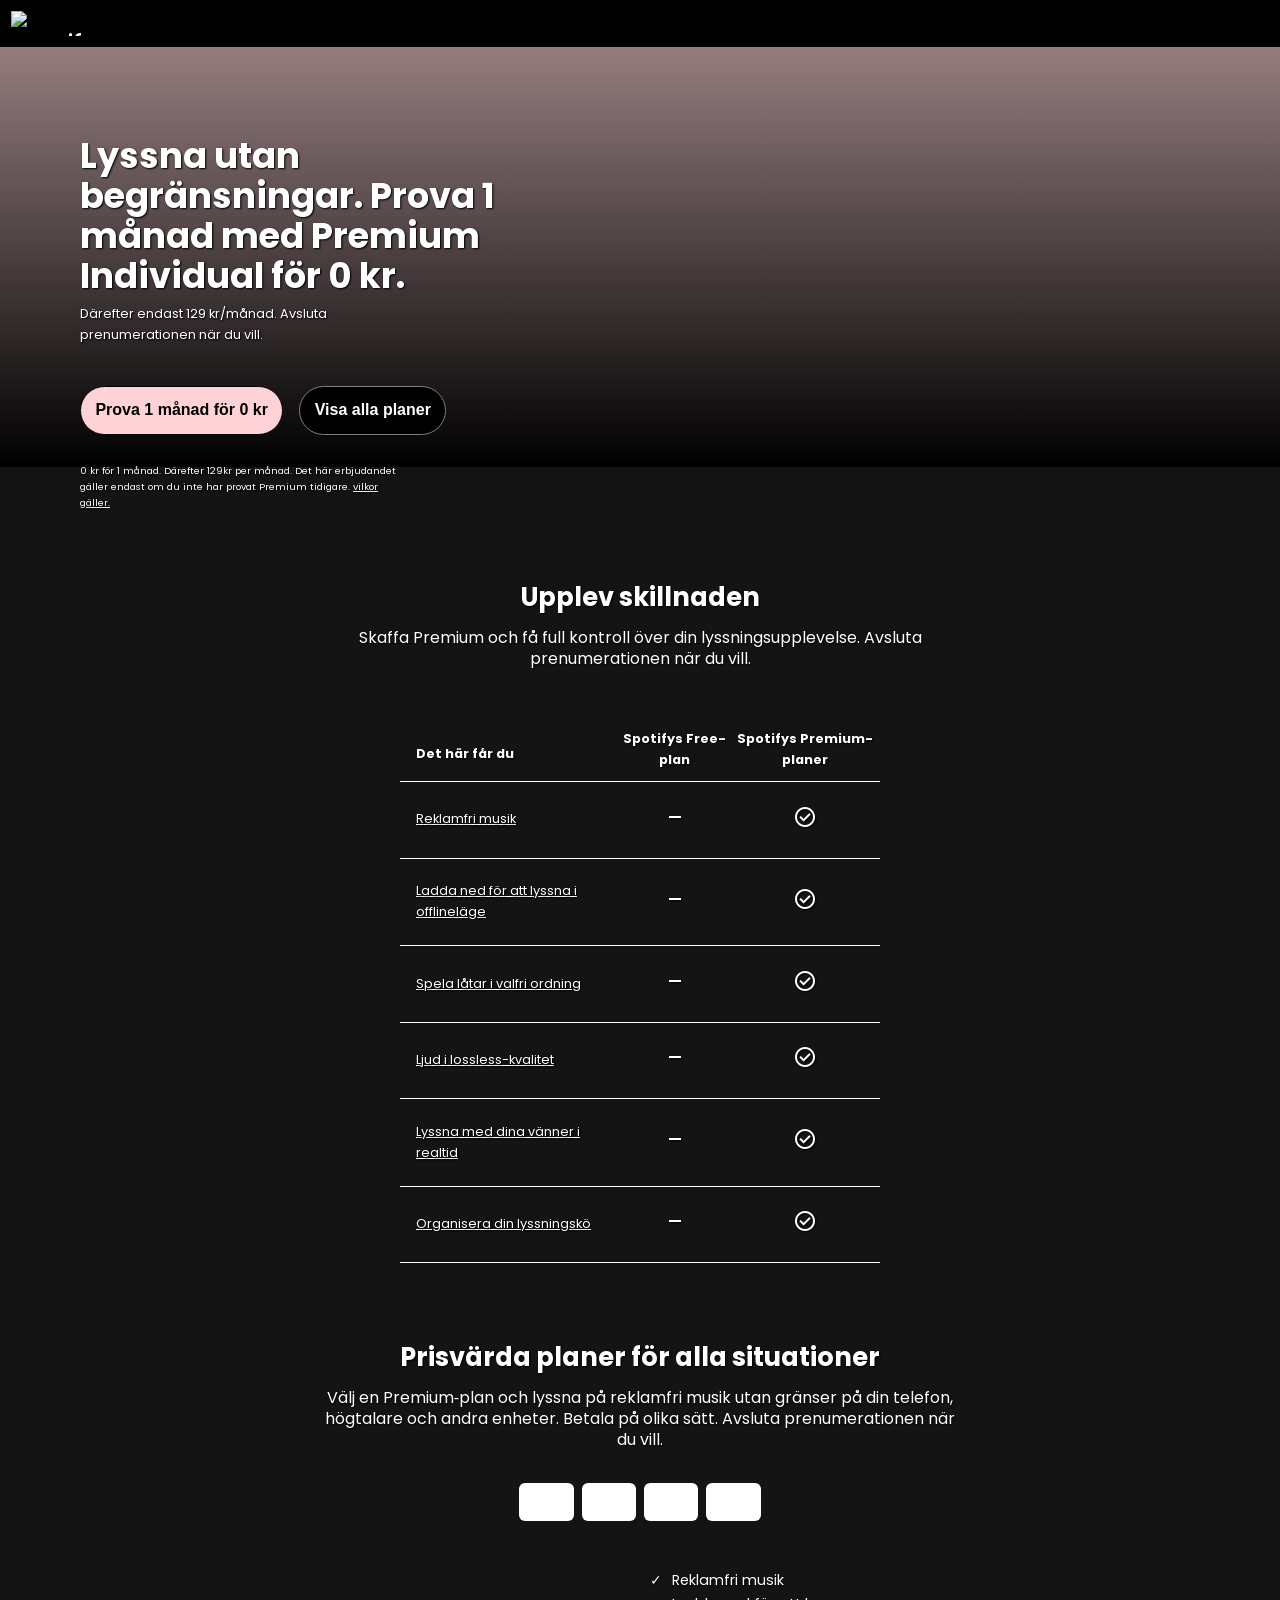
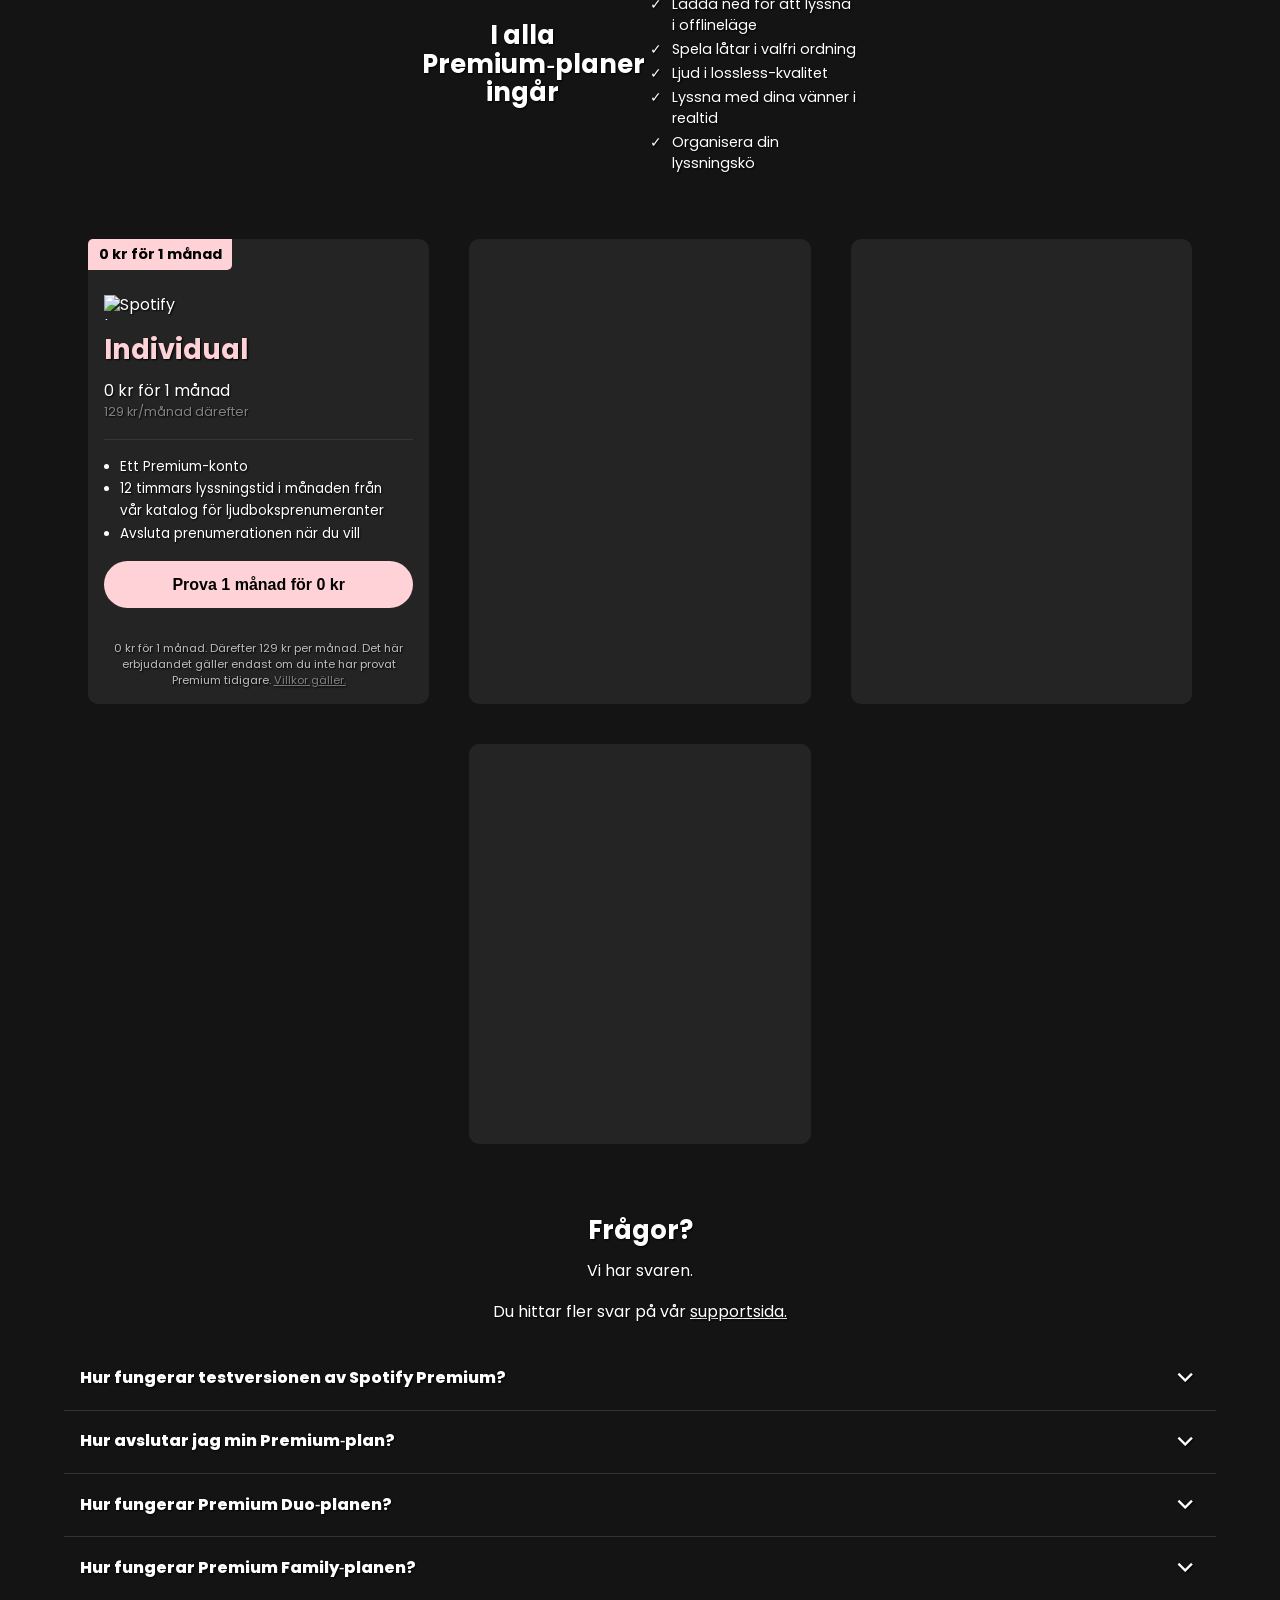
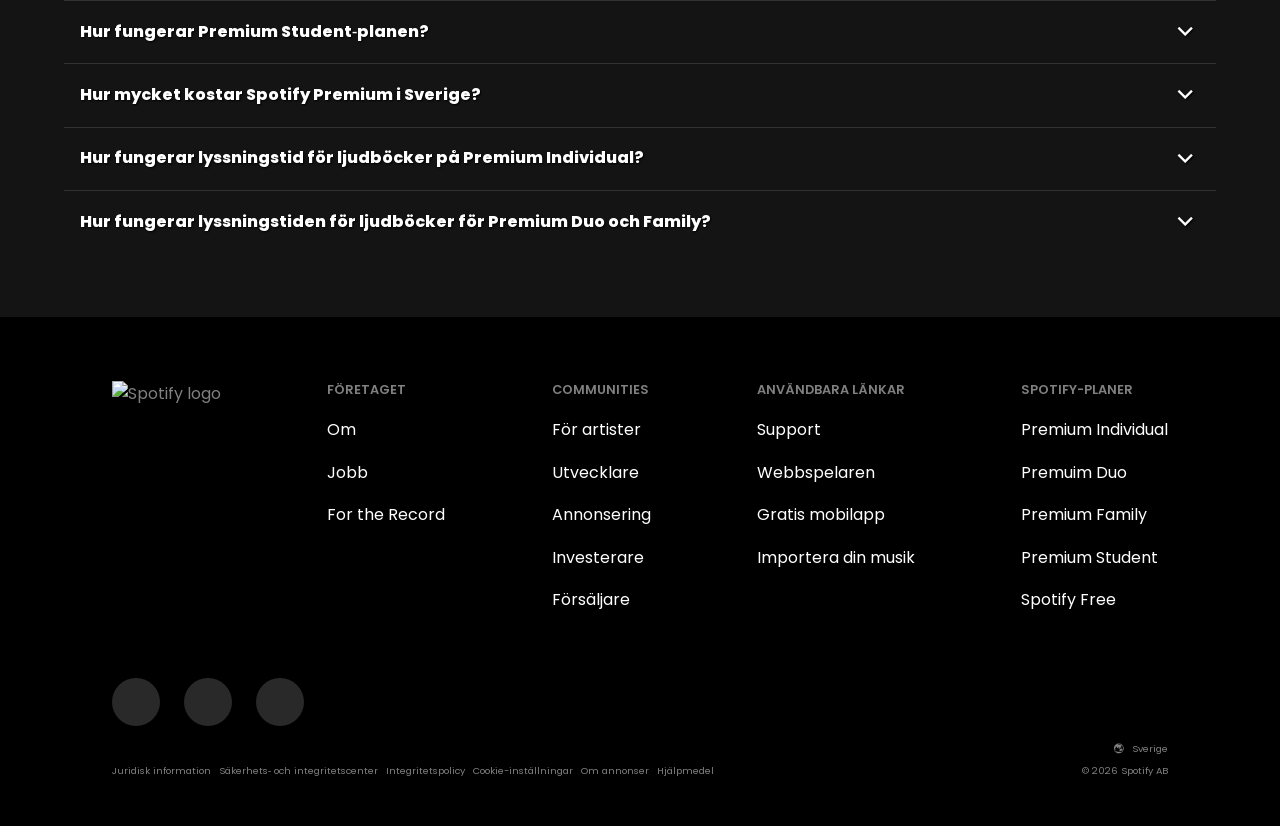
==== index.html @ ec087150 "stuff" ====
<!doctype html>
<html lang="se">
  <head>
    <meta charset="UTF-8" />
    <meta name="viewport" content="width=device-width, initial-scale=1.0" />
    <link rel="stylesheet" href="style.css" />
    <link
      rel="stylesheet"
      href="https://fonts.googleapis.com/css2?family=Material+Symbols+Outlined:opsz,wght,FILL,GRAD@24,400,1,0"
    />
    <title>Spotify</title>
  </head>
  <body>
    <header>
      <img
        class="logo"
        src="https://storage.googleapis.com/pr-newsroom-wp/1/2023/05/Spotify_Full_Logo_RGB_White.png"
        alt="Spotify logo"
      />
      <img class="hamburger" src="hamburger.svg" alt="menu" />
    </header>
    <main>
      <div class="container">
        <section class="hero">
          <h1>
            Lyssna utan begränsningar. Prova 1 månad med Premium Individual för
            0 kr.
          </h1>
          <p>
            Därefter endast 129 kr/månad. Avsluta prenumerationen när du vill.
          </p>

          <section class="buttons">
            <button id="primary-btn">Prova 1 månad för 0 kr</button>
            <button>Visa alla planer</button>
          </section>
          <p class="small-text">
            0 kr för 1 månad. Därefter 129kr per månad. Det här erbjudandet
            gäller endast om du inte har provat Premium tidigare.
            <a href="#">vilkor gäller.</a>
          </p>
        </section>
      </div>
      <section class="second-section">
        <h2>Upplev skillnaden</h2>
        <p>
          Skaffa Premium och få full kontroll över din lyssningsupplevelse.
          Avsluta prenumerationen när du vill.
        </p>
        <table>
          <thead>
            <tr>
              <th class="first-table-title">Det här får du</th>
              <th>Spotifys Free-plan</th>
              <th>Spotifys Premium-planer</th>
            </tr>
          </thead>
          <tbody>
            <tr>
              <td>Reklamfri musik</td>
              <td class="text-center">
                <span class="material-symbols-outlined">
                  check_indeterminate_small
                </span>
              </td>
              <td class="text-center">
                <span class="material-symbols-outlined"> check_circle </span>
              </td>
            </tr>
            <tr>
              <td>Ladda ned för att lyssna i offlineläge</td>
              <td class="text-center">
                <span class="material-symbols-outlined">
                  check_indeterminate_small
                </span>
              </td>
              <td class="text-center">
                <span class="material-symbols-outlined"> check_circle </span>
              </td>
            </tr>
            <tr>
              <td>Spela låtar i valfri ordning</td>
              <td class="text-center">
                <span class="material-symbols-outlined">
                  check_indeterminate_small
                </span>
              </td>
              <td class="text-center">
                <span class="material-symbols-outlined"> check_circle </span>
              </td>
            </tr>
            <tr>
              <td>Ljud i lossless-kvalitet</td>
              <td class="text-center">
                <span class="material-symbols-outlined">
                  check_indeterminate_small
                </span>
              </td>
              <td class="text-center">
                <span class="material-symbols-outlined"> check_circle </span>
              </td>
            </tr>
            <tr>
              <td>Lyssna med dina vänner i realtid</td>
              <td class="text-center">
                <span class="material-symbols-outlined">
                  check_indeterminate_small
                </span>
              </td>
              <td class="text-center">
                <span class="material-symbols-outlined"> check_circle </span>
              </td>
            </tr>
            <tr>
              <td>Organisera din lyssningskö</td>
              <td class="text-center">
                <span class="material-symbols-outlined">
                  check_indeterminate_small
                </span>
              </td>
              <td class="text-center">
                <span class="material-symbols-outlined"> check_circle </span>
              </td>
            </tr>
          </tbody>
        </table>
        <h2>Prisvärda planer för alla situationer</h2>
        <p>
          Välj en Premium‑plan och lyssna på reklamfri musik utan gränser på din
          telefon, högtalare och andra enheter. Betala på olika sätt. Avsluta
          prenumerationen när du vill.
        </p>
        <section class="payment-card-container">
          <div class="card-symbols"></div>
          <div class="card-symbols"></div>
          <div class="card-symbols"></div>
          <div class="card-symbols"></div>
        </section>

        <section class="checklist-container">
          <h2>I alla Premium‑planer ingår</h2>
          <ul class="text-left">
            <li>Reklamfri musik</li>
            <li>Ladda ned för att lyssna i offlineläge</li>
            <li>Spela låtar i valfri ordning</li>
            <li>Ljud i lossless-kvalitet</li>
            <li>Lyssna med dina vänner i realtid</li>
            <li>Organisera din lyssningskö</li>
          </ul>
        </section>
      </section>
      <section class="premium-card-container">
        <article>
          <div class="corner"><p>0 kr för 1 månad</p></div>
          <section class="premium-card-top">
            <img
              class="logo"
              src="https://storage.googleapis.com/pr-newsroom-wp/1/2023/05/Spotify_Full_Logo_RGB_White.png"
              alt="Spotify logo"
            />
            <h2 class="font-pink">Individual</h2>
            <p>0 kr för 1 månad</p>
            <p class="small-grey">129 kr/månad därefter</p>
          </section>
          <section class="premium-card-bottom">
            <ul>
              <li>Ett Premium-konto</li>
              <li>
                12 timmars lyssningstid i månaden från vår katalog för
                ljudboksprenumeranter
              </li>
              <li>Avsluta prenumerationen när du vill</li>
            </ul>
            <button class="premium-card-button">Prova 1 månad för 0 kr</button>
            <p class="small-text font-grey text-center">
              0 kr för 1 månad. Därefter 129 kr per månad. Det här erbjudandet
              gäller endast om du inte har provat Premium tidigare.
              <a href="#">Villkor gäller.</a>
            </p>
          </section>
        </article>
        <article></article>
        <article></article>
        <article></article>
      </section>
      <div class="container">
        <section class="questions text-center">
          <h2>Frågor?</h2>
          <p>Vi har svaren.</p>
          <br />
          <p>Du hittar fler svar på vår <a href="#">supportsida.</a></p>
          <ul>
            <li>
              <p>Hur fungerar testversionen av Spotify Premium?</p>
              <span class="material-symbols-outlined">
                keyboard_arrow_down
              </span>
            </li>
            <li>
              <p>Hur avslutar jag min Premium‑plan?</p>
              <span class="material-symbols-outlined">
                keyboard_arrow_down
              </span>
            </li>
            <li>
              <p>Hur fungerar Premium Duo‑planen?</p>
              <span class="material-symbols-outlined">
                keyboard_arrow_down
              </span>
            </li>
            <li>
              <p>Hur fungerar Premium Family‑planen?</p>
              <span class="material-symbols-outlined">
                keyboard_arrow_down
              </span>
            </li>
            <li>
              <p>Hur fungerar Premium Student‑planen?</p>
              <span class="material-symbols-outlined">
                keyboard_arrow_down
              </span>
            </li>
            <li>
              <p>Hur mycket kostar Spotify Premium i Sverige?</p>
              <span class="material-symbols-outlined">
                keyboard_arrow_down
              </span>
            </li>
            <li>
              <p>
                Hur fungerar lyssningstid för ljudböcker på Premium Individual?
              </p>
              <span class="material-symbols-outlined">
                keyboard_arrow_down
              </span>
            </li>
            <li>
              <p>
                Hur fungerar lyssningstiden för ljudböcker för Premium Duo och
                Family?
              </p>
              <span class="material-symbols-outlined">
                keyboard_arrow_down
              </span>
            </li>
          </ul>
        </section>
      </div>
    </main>
    <div class="container">
      <footer>
        <section class="footer-top">
          <ul>
            <img
              class="logo"
              src="https://storage.googleapis.com/pr-newsroom-wp/1/2023/05/Spotify_Full_Logo_RGB_White.png"
              alt="Spotify logo"
            />
          </ul>

          <ul>
            <li><h3>Företaget</h3></li>
            <li><a href="#">Om</a></li>
            <li><a href="#">Jobb</a></li>
            <li><a href="#">For the Record</a></li>
          </ul>
          <ul>
            <li><h3>Communities</h3></li>
            <li><a href="#">För artister</a></li>
            <li><a href="#">Utvecklare</a></li>
            <li><a href="#">Annonsering</a></li>
            <li><a href="#">Investerare</a></li>
            <li><a href="#">Försäljare</a></li>
          </ul>
          <ul>
            <li><h3>Användbara länkar</h3></li>
            <li><a href="#">Support</a></li>
            <li><a href="#">Webbspelaren</a></li>
            <li><a href="#">Gratis mobilapp</a></li>
            <li><a href="#">Importera din musik</a></li>
          </ul>
          <ul>
            <li><h3>Spotify-planer</h3></li>
            <li><a href="#">Premium Individual</a></li>
            <li><a href="#">Premuim Duo</a></li>
            <li><a href="#">Premium Family</a></li>
            <li><a href="#">Premium Student</a></li>
            <li><a href="#">Spotify Free</a></li>
          </ul>
        </section>
        <section class="social-media-icon-container">
          <div class="social-media-icon"></div>
          <div class="social-media-icon"></div>
          <div class="social-media-icon"></div>
        </section>
        <section class="country"><span>🌏︎</span><span>Sverige</span></section>
        <section class="footer-bottom">
          <section class="links">
            <a href="#">Juridisk information</a>
            <a href="#">Säkerhets‑ och integritetscenter</a>
            <a href="#">Integritetspolicy</a>
            <a href="#">Cookie-inställningar</a>
            <a href="#">Om annonser</a>
            <a href="#">Hjälpmedel</a>
          </section>
          <div>© 2026 Spotify AB</div>
        </section>
      </footer>
    </div>
  </body>
</html>
---- style.css ----
@import url('https://fonts.googleapis.com/css2?family=Poppins:ital,wght@0,100;0,200;0,300;0,400;0,500;0,600;0,700;0,800;0,900;1,100;1,200;1,300;1,400;1,500;1,600;1,700;1,800;1,900&display=swap');
:root{
    --background: black;
    --text: white;
}

*{
    box-sizing: border-box;
    margin: 0;
    padding: 0;
}

body{
    height: 100svh;
    background-color: var(--background);
    color: var(--text);
    font-family: 'Poppins';
    text-shadow: 1px 1px 2px black;
}

.container{
    max-width: 70rem;
    margin: auto;
}

header{
    display: flex;
    justify-content: space-between;
    align-items: center;
    background-color: var(--background);
    padding: .7rem;
    font-size: 1.5rem;
    font-weight: 500;
}

.logo{
    width: 90px;
    height: 25px;
}

main{
    padding: 1rem;
    background: linear-gradient(
    to bottom,
    rgb(145, 122, 124) 10px,
    transparent 420px,
    rgb(20, 20, 20) 10%
);
    line-height: 1.3rem;
}

.hero{
    display: flex;
    flex-direction: column;
    justify-content: end;
    height: 90svh;
}

h1{
    font-size: 1.6rem;
    margin-bottom: .5rem;
    line-height: 2rem;
    font-weight: 700;
}

.buttons{
    margin: 2.5rem 0 1.8rem 0;
    display: flex;
    flex-direction: column;
    gap: 1rem;
}

button{
    padding: .9rem;
    border-radius: 40px;
    font-weight: 900;
    font-size: 1rem;
    background-color: var(--background);
    color: var(--text);
    border: 1px solid grey;
    font-weight: 600;
    transition: transform .1s ease;
}

.buttons button:hover{
    transform: scale(1.05);
}

#primary-btn{
    background-color: #FFD2D7;
    border: 1px solid black;
    color: black;
}

#primary-btn:hover{
    background-color: rgb(255, 228, 233);
}

.small-text{
    font-size: .6rem;
    line-height: 1rem;

    a{
        color: var(--text);
    }
}

.second-section{
    text-align: center;
    margin: auto;
    margin-top: 4.5rem;
    max-width: 40rem;

}

.second-section p{
    font-size: 1rem;
}

h2:first{
    margin-bottom: 1rem;
    font-size: 1.8rem;
}

h2{
    font-size: 1.6rem;
    margin-bottom: 1rem;
    line-height: 1.8rem;
}

table{
    text-align: left;
    width: 100%;
    max-width: 30rem;
    margin: auto;
    margin-top: 3rem;
    border-collapse: collapse;
    margin-bottom: 5rem;
    
}

.first-table-title{
    text-align: left;
    padding: 1rem;
    display: flex;
    align-items: end;
}

th{
    font-weight: bold;
    font-size: .8rem;
    text-align: center;
    border-bottom: 1px solid white;
    height: 4rem;
}

td{
    font-size: .8rem;
    text-decoration: underline;
    padding:  1.4rem 1rem;
    border-bottom: 1px solid white;
}

tr:hover{
        background-color: rgb(48, 48, 48);
        
}

.text-center{
    text-align: center;
}

.payment-card-container{
    display: flex;
    justify-content: center;
    padding-top: 2rem;
    margin-bottom: 3rem;
    gap: .5rem;
}

.card-symbols{
    padding: 1.2rem 1.7rem;
    background-color: white;
    border-radius: 6px;
}

.text-left{
    text-align: left;
}

ul.text-left{
    list-style-type: "✓  ";
    width: 13.7rem;
    margin: auto;
    padding-left: 2rem;
    font-size: .9rem;

    li{
    padding: .1rem;
    }
}

.premium-card-container{
    display: flex;
    flex-direction: column;
    align-items: center;
    gap: 2.5rem;
    margin: auto;
    margin-top: 3.5rem;
    margin-bottom: 4rem;
    padding: .5rem;
}

.premium-card-container article{
max-width: 450px;
width: 100%;
min-height: 400px;
background-color: #242424;
border-radius: 10px;
position: relative;
padding-bottom: 1rem;
}

.premium-card-top{
    margin-top: 2.5rem;
    display: flex;
    flex-direction: column;
    gap: 1rem;
    border-bottom: 1px solid rgb(54, 54, 54);
    padding: 1rem 0;
    margin: 2.5rem 1rem 1rem 1rem;
}

.premium-card-top p{
    margin-top: -1rem;
}

.small-grey{
    font-size: .8rem;
    color: grey;
}

.premium-card-bottom{
    padding: 0 1rem;
    font-size: .9rem;
}

.premium-card-bottom a{
    color: grey;
}

.premium-card-bottom ul{
    padding: 0 1rem;
}

.premium-card-bottom li{
    font-size: .85rem;
    line-height: 1.4rem;
}

.premium-card-button{
    width: 100%;
    background-color: #FFD2D7;
    border: none;
    color: black;
    margin: 1rem auto 2rem;
}

.premium-card-top h2{
    font-size: 1.7rem;
}

.corner{
    position: absolute;
    top: 0;
    left: 0;
    background-color: #FFD2D7;
    color: black;
    text-shadow: none;
    font-weight: bold;
    font-size: .9rem;
    width: 9rem;
    border-radius: 5px 0 5px 0;
    padding: .3rem;
    text-align: center;
    margin-bottom: 2rem;
}

.questions ul{
    list-style: none;
    margin: -1rem;
    text-align: left;
    margin-top: 1.5rem;
    font-size: 1rem;
    font-weight: 800;
    background-color: rgb(20, 20, 20);
    margin-bottom: 3rem;
}

.questions ul li:last-child{
    border: none;
}

.questions ul li{
    border-bottom: 1px solid rgb(50, 50, 50);
    padding: 1rem 1rem; 
    display: flex;
    justify-content: space-between;
    align-items: center;
}

.questions span{
    font-size: 1.9rem;
}

.questions ul li:hover{
    background-color: rgb(60, 60, 60);
}

.questions a{
    color: var(--text);
}

.questions a:hover{
    font-weight: bold;
}

footer{
    background-color: var(--background);
    padding: 0rem 1rem;
    color: gray;
    display: flex;
    flex-direction: column;
}

h3{
    color: gray;
    text-transform: uppercase;
    font-size: .8rem;
    font-weight: 600;
}

footer ul{
    list-style: none;
    margin-top: 2rem;
}

footer ul li{
    margin-bottom: 1.1rem;
}

footer ul a{
    color: var(--text);
    text-decoration: none;
}

footer ul a:hover{
    color: #1ed760;
}

.country{
    display: flex;
    gap: .5rem;
    justify-content: flex-end;
    font-size: .6rem;
    margin-top: 1rem;
    margin-bottom: .5rem;
}

.social-media-icon-container{
    display: flex;
    gap: 1.5rem;
    margin-top: 3rem;
}

.social-media-icon{
    padding: 1.5rem;
    border-radius: 50%;
    background-color: #292929;
}

.footer-bottom{
    width: 100%;
    display: flex;
    justify-content: space-between;
}

.footer-bottom div{
    font-size: .6rem;
    width: 230px;
    text-align: right;
}

.links{
    font-size: .6rem;
    color: grey;
    display: flex;
    flex-wrap: wrap;
}

.links a{
    color: grey;
    padding-right: .5rem;
    margin-bottom: 1rem;
    text-decoration: none;
}

.links a:hover{
    color: #1ed760;
}

.font-pink{
    color: #FFD2D7;
}

.font-grey{
    color: rgb(188, 188, 188);
    font-size: .7rem;
}

.text-center{
    text-align: center;
}

@media (min-width: 430px) {
    .checklist-container{
        display: flex;
        justify-content: center;
        gap: 1rem;
        align-items: center;

        h2{
            max-width: 200px;
        }

        ul{
            margin: 0;
        }
    }
}

@media (min-width: 535px) {
    .buttons{
        flex-direction: row;
    }
    h1{
        font-size: 1.7rem;
    }
    .hero{
        font-size: .8rem;
    }
    
    

}

@media (min-width: 768px) {
    h1{
        max-width: 27rem;
        font-size: 2.2rem;
        line-height: 2.5rem;
    }

    .hero{
        height: 28rem;
    }

    .hero p{
    max-width: 20rem;
}

    .footer-top{
        display: flex;
        justify-content: space-between;
    }
}

@media (min-width: 992px) {
    
    .hamburger{
        display: none;
    }
    footer{
        padding: 2rem;
    }
}

@media (min-width:1200px) {
    .premium-card-container{
        max-width: 70rem;
    display: grid;
    grid-template-columns: 1fr 1fr 1fr;
    align-items: stretch;
}

.premium-card-container > :last-child:nth-child(3n + 1) {
  grid-column: 2;
}

}
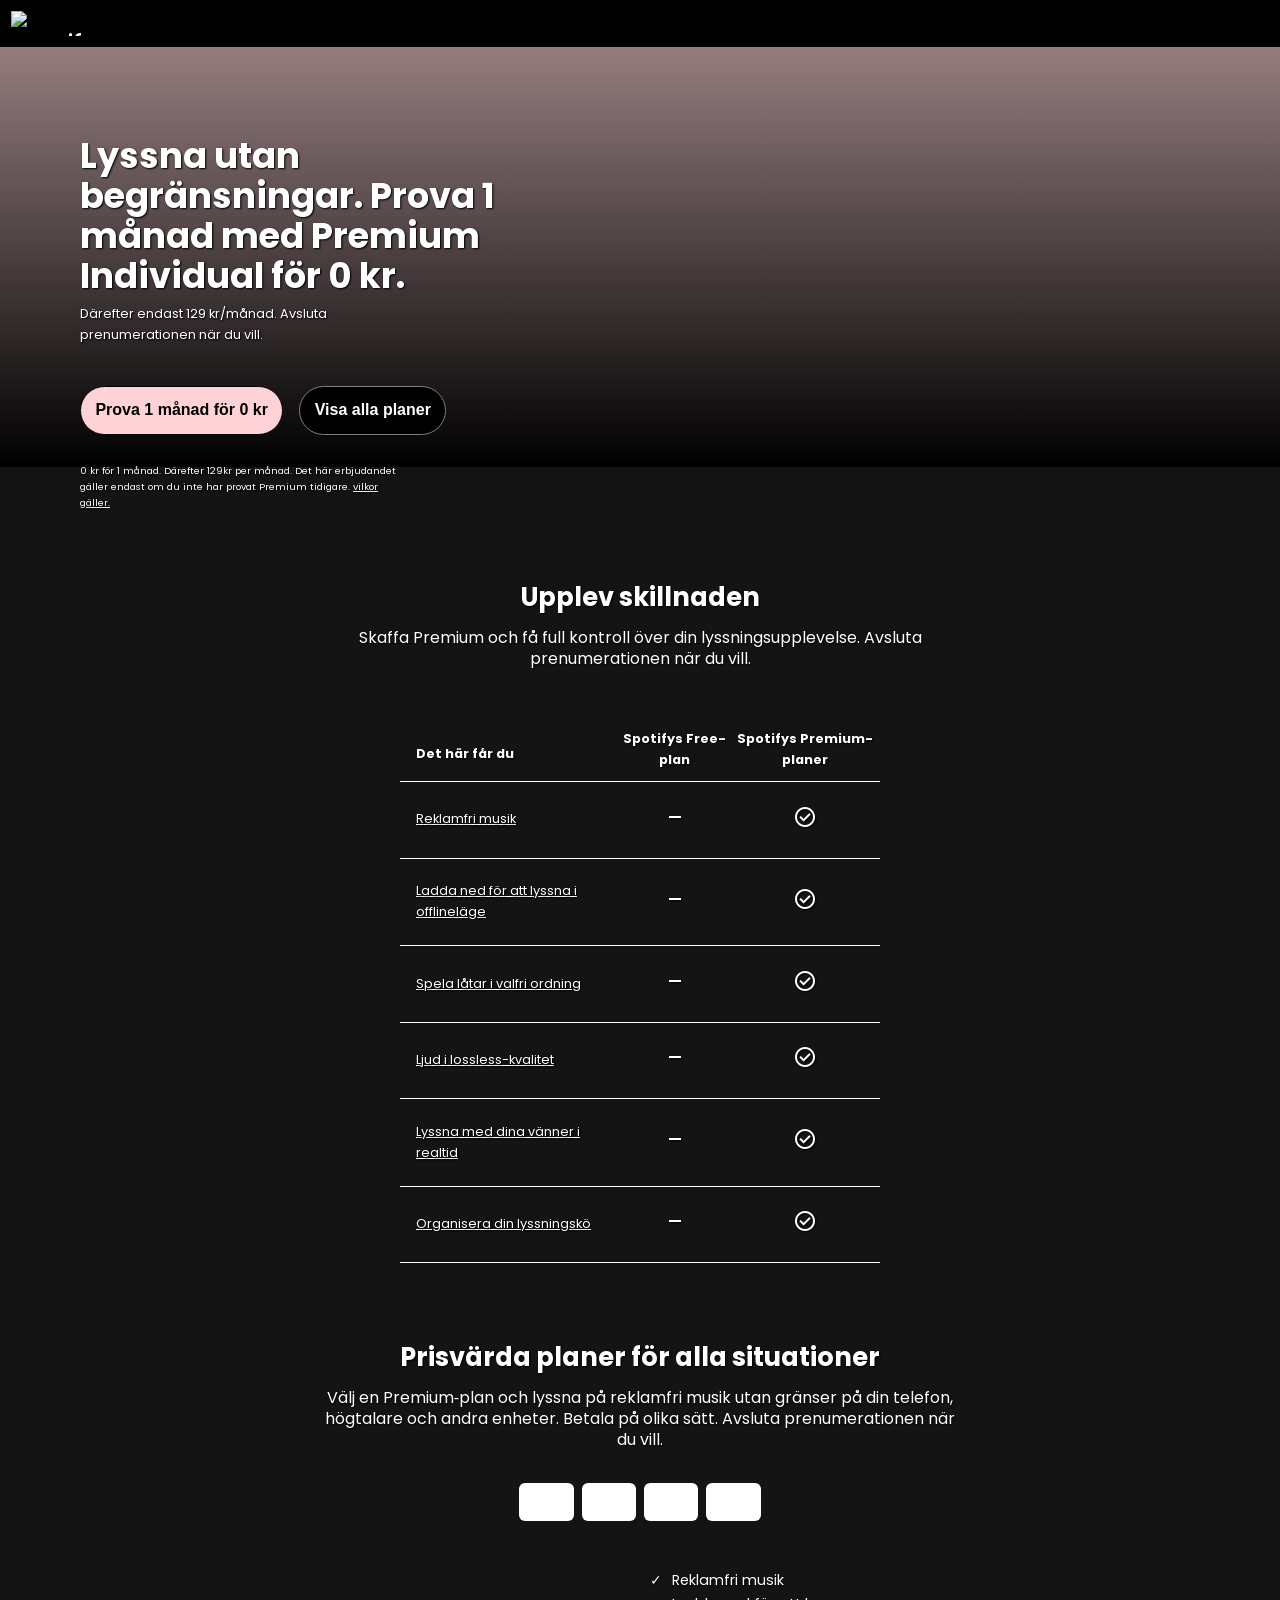
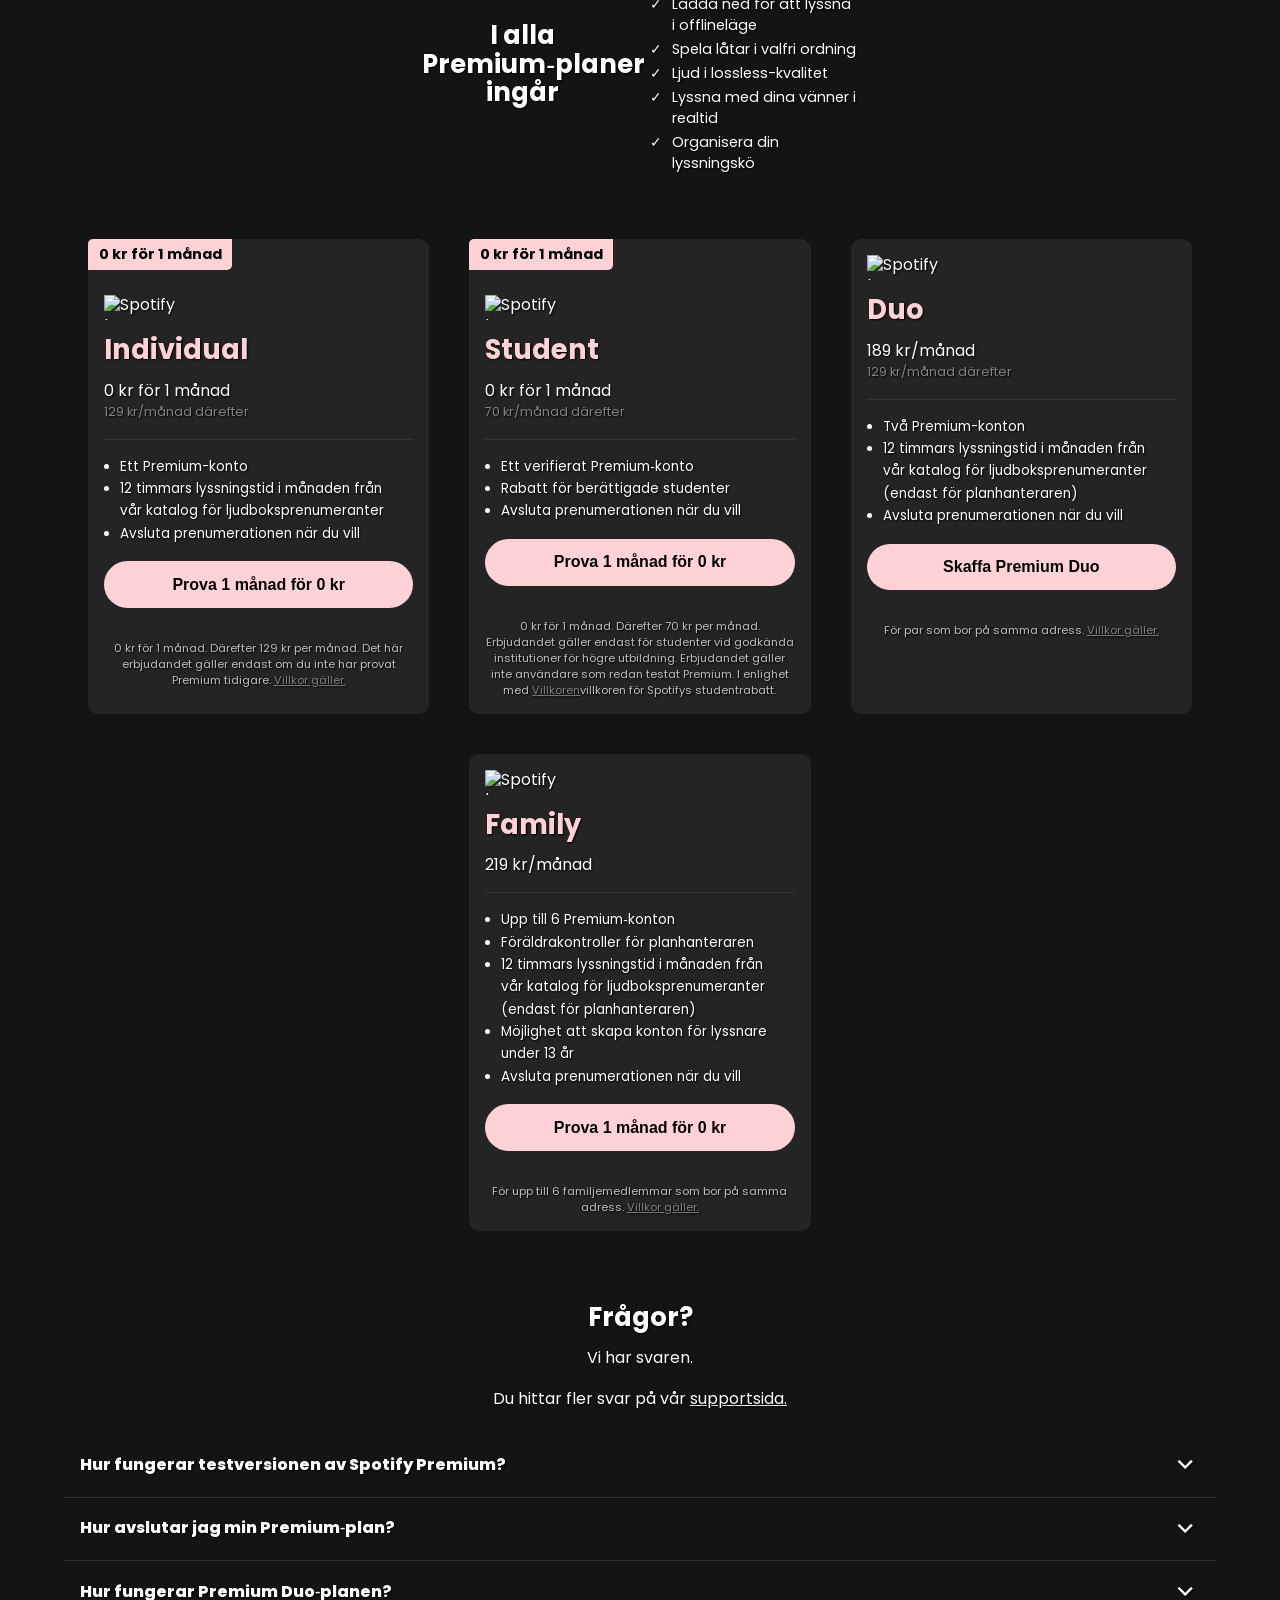
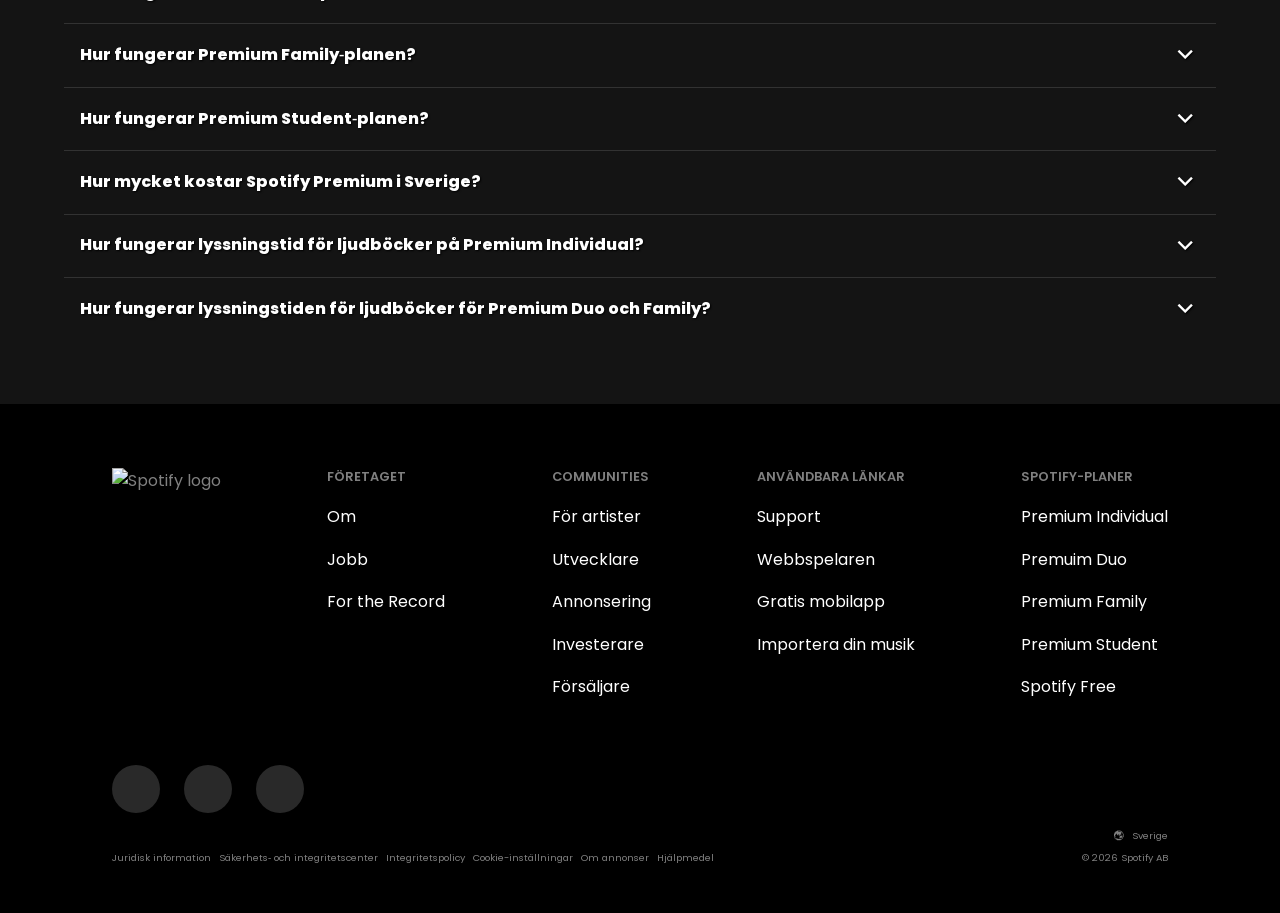
==== commit 8f108bd4: "woop" ====
--- a/index.html
+++ b/index.html
@@ -179,9 +179,90 @@
             </p>
           </section>
         </article>
-        <article></article>
-        <article></article>
-        <article></article>
+        <article>
+          <div class="corner"><p>0 kr för 1 månad</p></div>
+          <section class="premium-card-top">
+            <img
+              class="logo"
+              src="https://storage.googleapis.com/pr-newsroom-wp/1/2023/05/Spotify_Full_Logo_RGB_White.png"
+              alt="Spotify logo"
+            />
+            <h2 class="font-pink">Student</h2>
+            <p>0 kr för 1 månad</p>
+            <p class="small-grey">70 kr/månad därefter</p>
+          </section>
+          <section class="premium-card-bottom">
+            <ul>
+              <li>Ett verifierat Premium‑konto</li>
+              <li>Rabatt för berättigade studenter</li>
+              <li>Avsluta prenumerationen när du vill</li>
+            </ul>
+            <button class="premium-card-button">Prova 1 månad för 0 kr</button>
+            <p class="small-text font-grey text-center">
+              0 kr för 1 månad. Därefter 70 kr per månad. Erbjudandet gäller
+              endast för studenter vid godkända institutioner för högre
+              utbildning. Erbjudandet gäller inte användare som redan testat
+              Premium. I enlighet med <a href="#">Villkoren</a>villkoren för
+              Spotifys studentrabatt.
+            </p>
+          </section>
+        </article>
+        <article>
+          <section class="premium-card-top">
+            <img
+              class="logo margin-fix"
+              src="https://storage.googleapis.com/pr-newsroom-wp/1/2023/05/Spotify_Full_Logo_RGB_White.png"
+              alt="Spotify logo"
+            />
+            <h2 class="font-pink">Duo</h2>
+            <p>189 kr/månad</p>
+            <p class="small-grey">129 kr/månad därefter</p>
+          </section>
+          <section class="premium-card-bottom">
+            <ul>
+              <li>Två Premium-konton</li>
+              <li>
+                12 timmars lyssningstid i månaden från vår katalog för
+                ljudboksprenumeranter (endast för planhanteraren)
+              </li>
+              <li>Avsluta prenumerationen när du vill</li>
+            </ul>
+            <button class="premium-card-button">Skaffa Premium Duo</button>
+            <p class="small-text font-grey text-center">
+              För par som bor på samma adress.
+              <a href="#">Villkor gäller.</a>
+            </p>
+          </section>
+        </article>
+
+        <article>
+          <section class="premium-card-top">
+            <img
+              class="logo margin-fix"
+              src="https://storage.googleapis.com/pr-newsroom-wp/1/2023/05/Spotify_Full_Logo_RGB_White.png"
+              alt="Spotify logo"
+            />
+            <h2 class="font-pink">Family</h2>
+            <p>219 kr/månad</p>
+          </section>
+          <section class="premium-card-bottom">
+            <ul>
+              <li>Upp till 6 Premium‑konton</li>
+              <li>Föräldrakontroller för planhanteraren</li>
+              <li>
+                12 timmars lyssningstid i månaden från vår katalog för
+                ljudboksprenumeranter (endast för planhanteraren)
+              </li>
+              <li>Möjlighet att skapa konton för lyssnare under 13 år</li>
+              <li>Avsluta prenumerationen när du vill</li>
+            </ul>
+            <button class="premium-card-button">Prova 1 månad för 0 kr</button>
+            <p class="small-text font-grey text-center">
+              För upp till 6 familjemedlemmar som bor på samma adress.
+              <a href="#">Villkor gäller.</a>
+            </p>
+          </section>
+        </article>
       </section>
       <div class="container">
         <section class="questions text-center">
--- a/style.css
+++ b/style.css
@@ -2,6 +2,11 @@
 :root{
     --background: black;
     --text: white;
+
+    --purple: #C4B1D4;
+    --yellow: #FFC862;
+    --blue: #A5BBD1;
+    
 }
 
 *{
@@ -214,11 +219,14 @@
 .premium-card-container article{
 max-width: 450px;
 width: 100%;
-min-height: 400px;
 background-color: #242424;
 border-radius: 10px;
 position: relative;
 padding-bottom: 1rem;
+}
+
+.margin-fix{
+    margin-top: -2.5rem;
 }
 
 .premium-card-top{
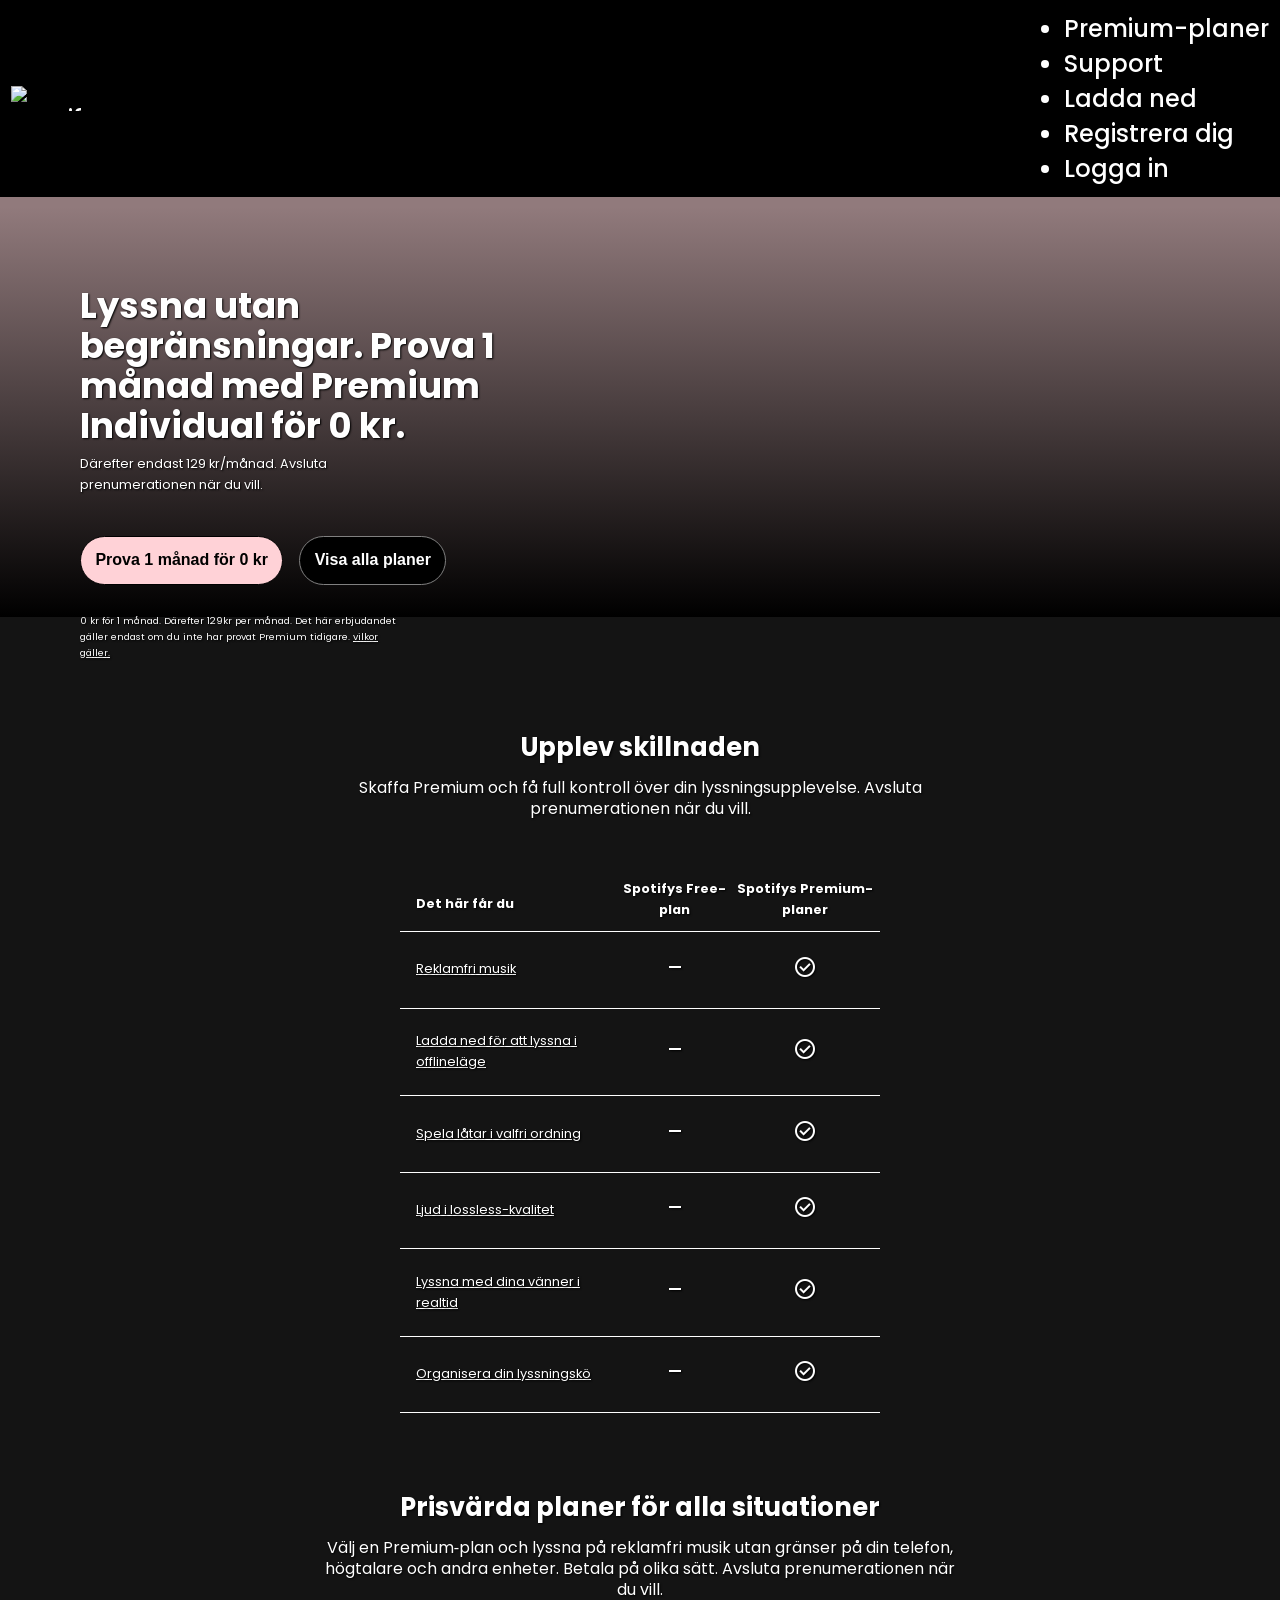
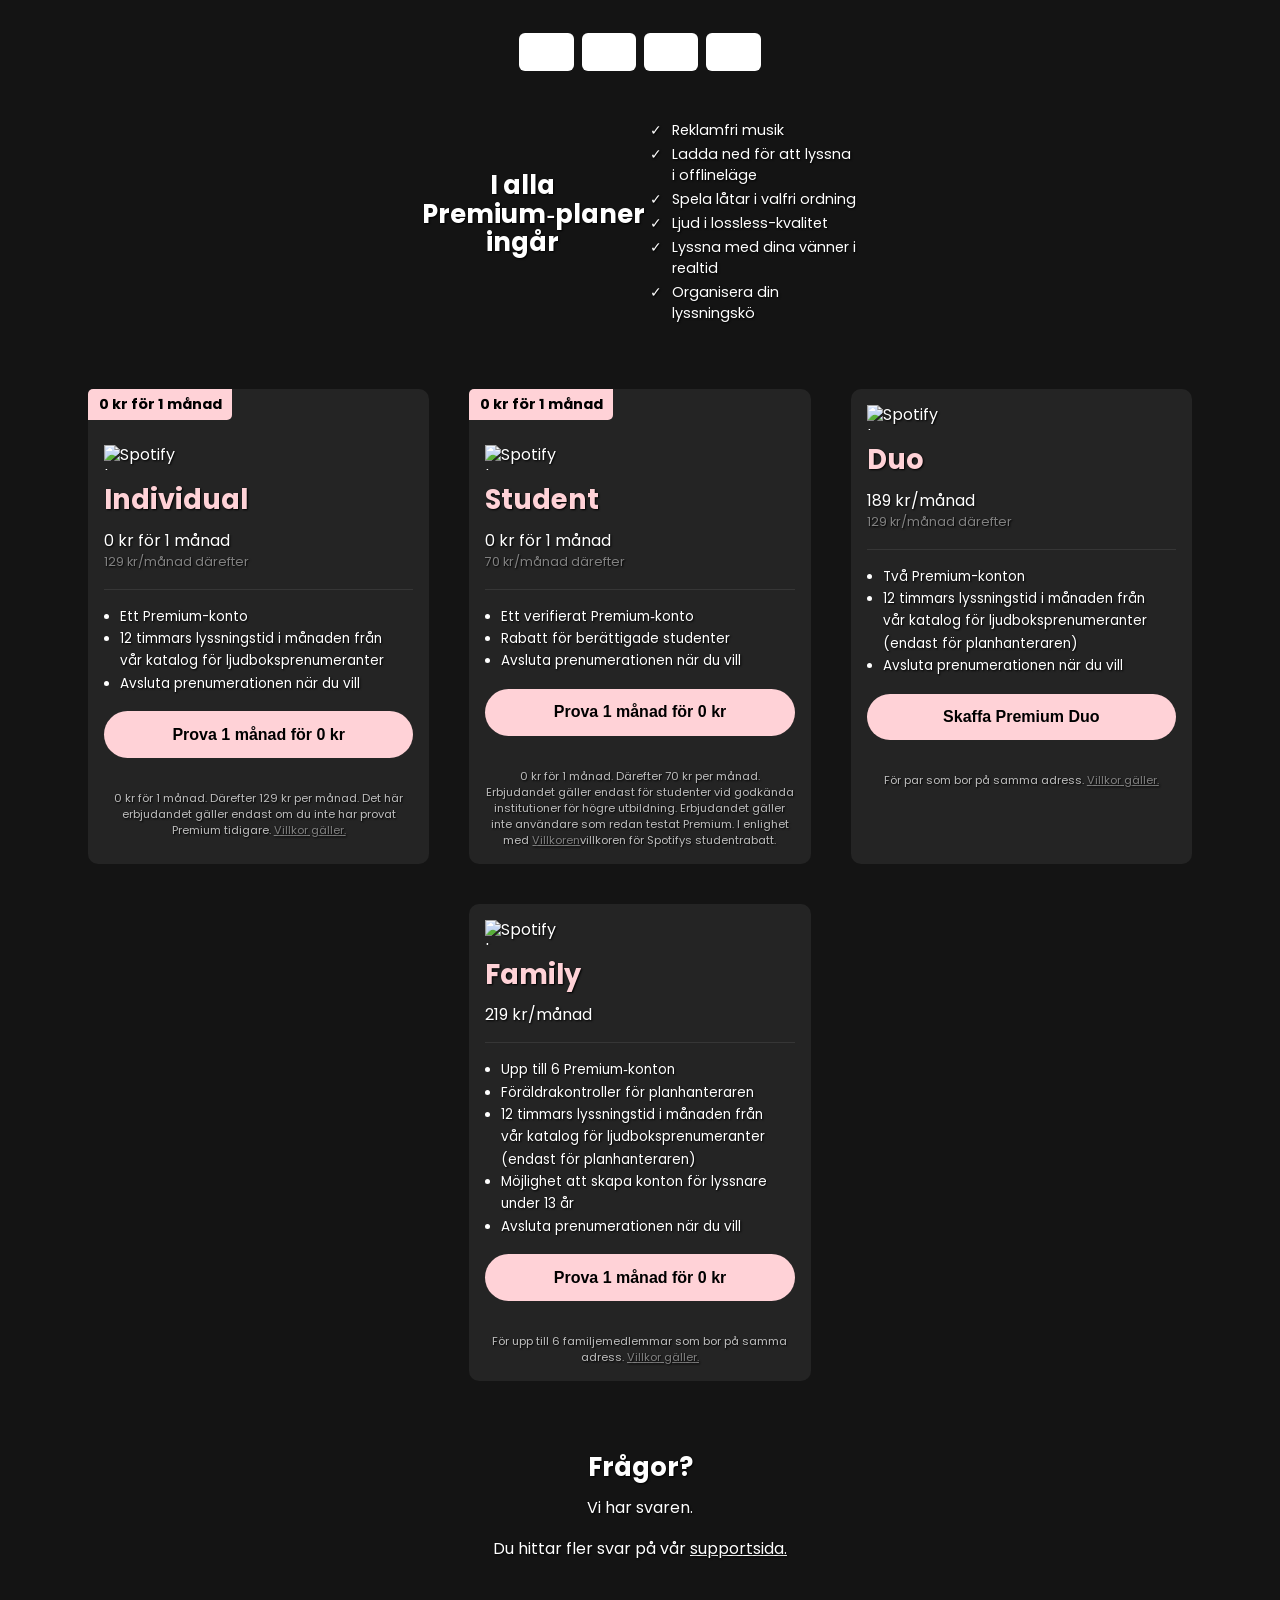
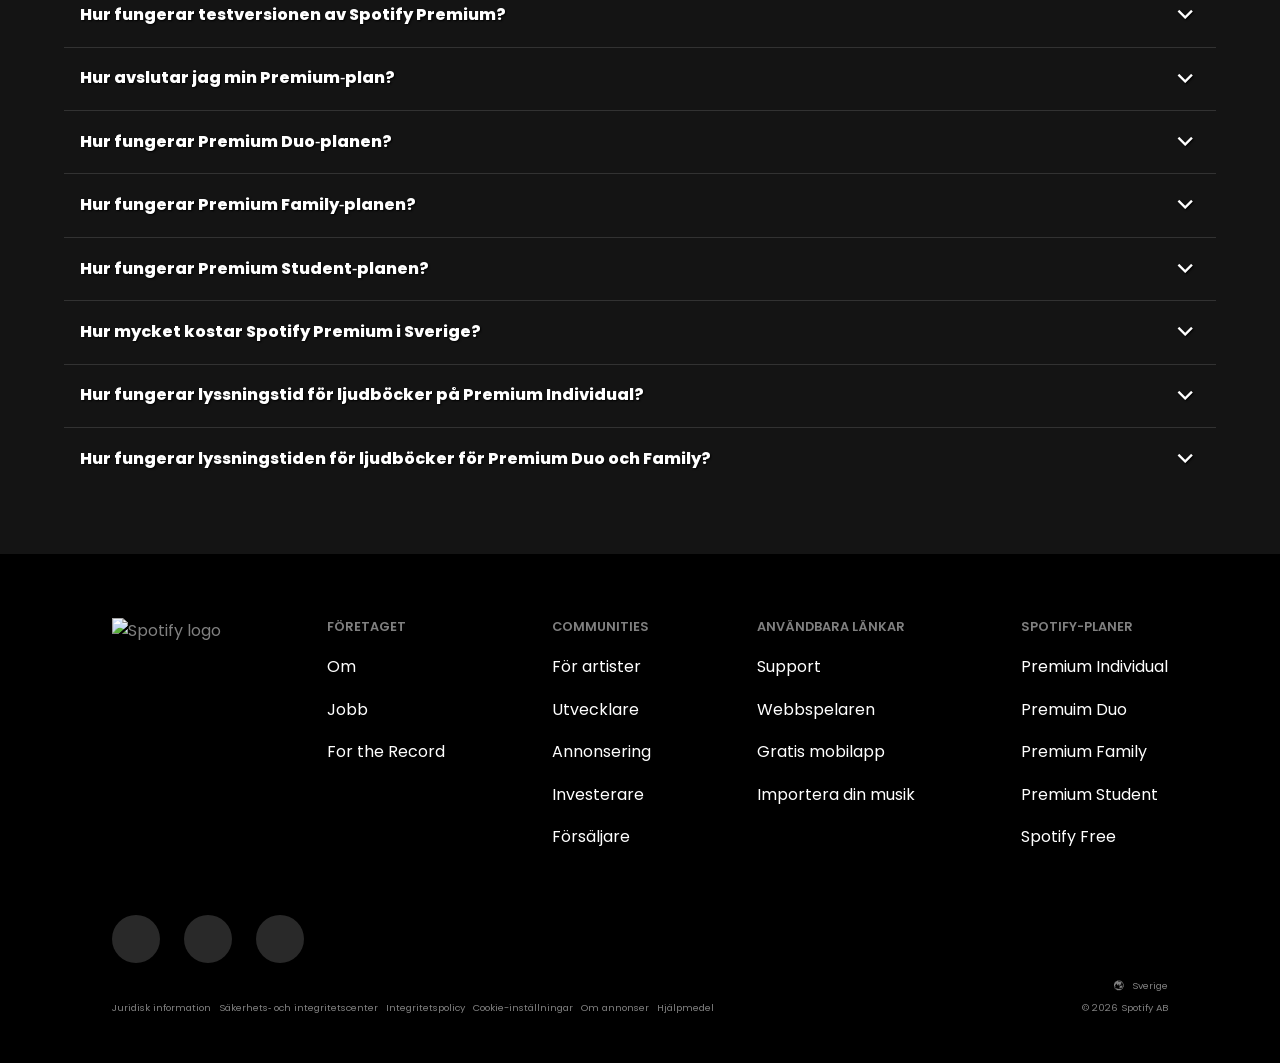
==== commit 413e48fa: "1st" ====
--- a/index.html
+++ b/index.html
@@ -1,392 +1,403 @@
 <!doctype html>
 <html lang="se">
-  <head>
-    <meta charset="UTF-8" />
-    <meta name="viewport" content="width=device-width, initial-scale=1.0" />
-    <link rel="stylesheet" href="style.css" />
-    <link
-      rel="stylesheet"
-      href="https://fonts.googleapis.com/css2?family=Material+Symbols+Outlined:opsz,wght,FILL,GRAD@24,400,1,0"
-    />
-    <title>Spotify</title>
-  </head>
-  <body>
-    <header>
-      <img
-        class="logo"
-        src="https://storage.googleapis.com/pr-newsroom-wp/1/2023/05/Spotify_Full_Logo_RGB_White.png"
-        alt="Spotify logo"
-      />
-      <img class="hamburger" src="hamburger.svg" alt="menu" />
-    </header>
-    <main>
-      <div class="container">
-        <section class="hero">
-          <h1>
-            Lyssna utan begränsningar. Prova 1 månad med Premium Individual för
-            0 kr.
-          </h1>
-          <p>
-            Därefter endast 129 kr/månad. Avsluta prenumerationen när du vill.
+
+<head>
+  <meta charset="UTF-8" />
+  <meta name="viewport" content="width=device-width, initial-scale=1.0" />
+  <link rel="stylesheet" href="style.css" />
+  <link rel="stylesheet" href="medium.css" />
+  <link rel="stylesheet"
+    href="https://fonts.googleapis.com/css2?family=Material+Symbols+Outlined:opsz,wght,FILL,GRAD@24,400,1,0" />
+  <title>Spotify</title>
+</head>
+
+<body>
+  <header>
+    <img class="logo" src="https://storage.googleapis.com/pr-newsroom-wp/1/2023/05/Spotify_Full_Logo_RGB_White.png"
+      alt="Spotify logo" />
+    <img class="hamburger" src="hamburger.svg" alt="menu" />
+
+    <nav>
+      <ul>
+        <li><a>Premium-planer</a></li>
+        <li><a>Support</a></li>
+        <li><a>Ladda ned</a></li>
+        <li><a>Registrera dig</a></li>
+        <li><a>Logga in</a></li>
+      </ul>
+    </nav>
+  </header>
+  <main>
+    <div class="container">
+      <section class="hero">
+        <h1>
+          Lyssna utan begränsningar. Prova 1 månad med Premium Individual för
+          0 kr.
+        </h1>
+        <p>
+          Därefter endast 129 kr/månad. Avsluta prenumerationen när du vill.
+        </p>
+
+        <section class="buttons">
+          <button id="primary-btn">Prova 1 månad för 0 kr</button>
+          <button>Visa alla planer</button>
+        </section>
+        <p class="small-text">
+          0 kr för 1 månad. Därefter 129kr per månad. Det här erbjudandet
+          gäller endast om du inte har provat Premium tidigare.
+          <a href="#">vilkor gäller.</a>
+        </p>
+      </section>
+    </div>
+    <section class="second-section">
+      <h2>Upplev skillnaden</h2>
+      <p>
+        Skaffa Premium och få full kontroll över din lyssningsupplevelse.
+        Avsluta prenumerationen när du vill.
+      </p>
+      <table>
+        <thead>
+          <tr>
+            <th class="first-table-title">Det här får du</th>
+            <th>Spotifys Free-plan</th>
+            <th>Spotifys Premium-planer</th>
+          </tr>
+        </thead>
+        <tbody>
+          <tr>
+            <td>Reklamfri musik</td>
+            <td class="text-center">
+              <span class="material-symbols-outlined">
+                check_indeterminate_small
+              </span>
+            </td>
+            <td class="text-center">
+              <span class="material-symbols-outlined"> check_circle </span>
+            </td>
+          </tr>
+          <tr>
+            <td>Ladda ned för att lyssna i offlineläge</td>
+            <td class="text-center">
+              <span class="material-symbols-outlined">
+                check_indeterminate_small
+              </span>
+            </td>
+            <td class="text-center">
+              <span class="material-symbols-outlined"> check_circle </span>
+            </td>
+          </tr>
+          <tr>
+            <td>Spela låtar i valfri ordning</td>
+            <td class="text-center">
+              <span class="material-symbols-outlined">
+                check_indeterminate_small
+              </span>
+            </td>
+            <td class="text-center">
+              <span class="material-symbols-outlined"> check_circle </span>
+            </td>
+          </tr>
+          <tr>
+            <td>Ljud i lossless-kvalitet</td>
+            <td class="text-center">
+              <span class="material-symbols-outlined">
+                check_indeterminate_small
+              </span>
+            </td>
+            <td class="text-center">
+              <span class="material-symbols-outlined"> check_circle </span>
+            </td>
+          </tr>
+          <tr>
+            <td>Lyssna med dina vänner i realtid</td>
+            <td class="text-center">
+              <span class="material-symbols-outlined">
+                check_indeterminate_small
+              </span>
+            </td>
+            <td class="text-center">
+              <span class="material-symbols-outlined"> check_circle </span>
+            </td>
+          </tr>
+          <tr>
+            <td>Organisera din lyssningskö</td>
+            <td class="text-center">
+              <span class="material-symbols-outlined">
+                check_indeterminate_small
+              </span>
+            </td>
+            <td class="text-center">
+              <span class="material-symbols-outlined"> check_circle </span>
+            </td>
+          </tr>
+        </tbody>
+      </table>
+      <h2>Prisvärda planer för alla situationer</h2>
+      <p>
+        Välj en Premium‑plan och lyssna på reklamfri musik utan gränser på din
+        telefon, högtalare och andra enheter. Betala på olika sätt. Avsluta
+        prenumerationen när du vill.
+      </p>
+      <section class="payment-card-container">
+        <div class="card-symbols"></div>
+        <div class="card-symbols"></div>
+        <div class="card-symbols"></div>
+        <div class="card-symbols"></div>
+      </section>
+
+      <section class="checklist-container">
+        <h2>I alla Premium‑planer ingår</h2>
+        <ul class="text-left">
+          <li>Reklamfri musik</li>
+          <li>Ladda ned för att lyssna i offlineläge</li>
+          <li>Spela låtar i valfri ordning</li>
+          <li>Ljud i lossless-kvalitet</li>
+          <li>Lyssna med dina vänner i realtid</li>
+          <li>Organisera din lyssningskö</li>
+        </ul>
+      </section>
+    </section>
+    <section class="premium-card-container">
+      <article>
+        <div class="corner">
+          <p>0 kr för 1 månad</p>
+        </div>
+        <section class="premium-card-top">
+          <img class="logo"
+            src="https://storage.googleapis.com/pr-newsroom-wp/1/2023/05/Spotify_Full_Logo_RGB_White.png"
+            alt="Spotify logo" />
+          <h2 class="font-pink">Individual</h2>
+          <p>0 kr för 1 månad</p>
+          <p class="small-grey">129 kr/månad därefter</p>
+        </section>
+        <section class="premium-card-bottom">
+          <ul>
+            <li>Ett Premium-konto</li>
+            <li>
+              12 timmars lyssningstid i månaden från vår katalog för
+              ljudboksprenumeranter
+            </li>
+            <li>Avsluta prenumerationen när du vill</li>
+          </ul>
+          <button class="premium-card-button">Prova 1 månad för 0 kr</button>
+          <p class="small-text font-grey text-center">
+            0 kr för 1 månad. Därefter 129 kr per månad. Det här erbjudandet
+            gäller endast om du inte har provat Premium tidigare.
+            <a href="#">Villkor gäller.</a>
           </p>
-
-          <section class="buttons">
-            <button id="primary-btn">Prova 1 månad för 0 kr</button>
-            <button>Visa alla planer</button>
-          </section>
-          <p class="small-text">
-            0 kr för 1 månad. Därefter 129kr per månad. Det här erbjudandet
-            gäller endast om du inte har provat Premium tidigare.
-            <a href="#">vilkor gäller.</a>
+        </section>
+      </article>
+      <article>
+        <div class="corner">
+          <p>0 kr för 1 månad</p>
+        </div>
+        <section class="premium-card-top">
+          <img class="logo"
+            src="https://storage.googleapis.com/pr-newsroom-wp/1/2023/05/Spotify_Full_Logo_RGB_White.png"
+            alt="Spotify logo" />
+          <h2 class="font-pink">Student</h2>
+          <p>0 kr för 1 månad</p>
+          <p class="small-grey">70 kr/månad därefter</p>
+        </section>
+        <section class="premium-card-bottom">
+          <ul>
+            <li>Ett verifierat Premium‑konto</li>
+            <li>Rabatt för berättigade studenter</li>
+            <li>Avsluta prenumerationen när du vill</li>
+          </ul>
+          <button class="premium-card-button">Prova 1 månad för 0 kr</button>
+          <p class="small-text font-grey text-center">
+            0 kr för 1 månad. Därefter 70 kr per månad. Erbjudandet gäller
+            endast för studenter vid godkända institutioner för högre
+            utbildning. Erbjudandet gäller inte användare som redan testat
+            Premium. I enlighet med <a href="#">Villkoren</a>villkoren för
+            Spotifys studentrabatt.
           </p>
         </section>
-      </div>
-      <section class="second-section">
-        <h2>Upplev skillnaden</h2>
-        <p>
-          Skaffa Premium och få full kontroll över din lyssningsupplevelse.
-          Avsluta prenumerationen när du vill.
-        </p>
-        <table>
-          <thead>
-            <tr>
-              <th class="first-table-title">Det här får du</th>
-              <th>Spotifys Free-plan</th>
-              <th>Spotifys Premium-planer</th>
-            </tr>
-          </thead>
-          <tbody>
-            <tr>
-              <td>Reklamfri musik</td>
-              <td class="text-center">
-                <span class="material-symbols-outlined">
-                  check_indeterminate_small
-                </span>
-              </td>
-              <td class="text-center">
-                <span class="material-symbols-outlined"> check_circle </span>
-              </td>
-            </tr>
-            <tr>
-              <td>Ladda ned för att lyssna i offlineläge</td>
-              <td class="text-center">
-                <span class="material-symbols-outlined">
-                  check_indeterminate_small
-                </span>
-              </td>
-              <td class="text-center">
-                <span class="material-symbols-outlined"> check_circle </span>
-              </td>
-            </tr>
-            <tr>
-              <td>Spela låtar i valfri ordning</td>
-              <td class="text-center">
-                <span class="material-symbols-outlined">
-                  check_indeterminate_small
-                </span>
-              </td>
-              <td class="text-center">
-                <span class="material-symbols-outlined"> check_circle </span>
-              </td>
-            </tr>
-            <tr>
-              <td>Ljud i lossless-kvalitet</td>
-              <td class="text-center">
-                <span class="material-symbols-outlined">
-                  check_indeterminate_small
-                </span>
-              </td>
-              <td class="text-center">
-                <span class="material-symbols-outlined"> check_circle </span>
-              </td>
-            </tr>
-            <tr>
-              <td>Lyssna med dina vänner i realtid</td>
-              <td class="text-center">
-                <span class="material-symbols-outlined">
-                  check_indeterminate_small
-                </span>
-              </td>
-              <td class="text-center">
-                <span class="material-symbols-outlined"> check_circle </span>
-              </td>
-            </tr>
-            <tr>
-              <td>Organisera din lyssningskö</td>
-              <td class="text-center">
-                <span class="material-symbols-outlined">
-                  check_indeterminate_small
-                </span>
-              </td>
-              <td class="text-center">
-                <span class="material-symbols-outlined"> check_circle </span>
-              </td>
-            </tr>
-          </tbody>
-        </table>
-        <h2>Prisvärda planer för alla situationer</h2>
-        <p>
-          Välj en Premium‑plan och lyssna på reklamfri musik utan gränser på din
-          telefon, högtalare och andra enheter. Betala på olika sätt. Avsluta
-          prenumerationen när du vill.
-        </p>
-        <section class="payment-card-container">
-          <div class="card-symbols"></div>
-          <div class="card-symbols"></div>
-          <div class="card-symbols"></div>
-          <div class="card-symbols"></div>
-        </section>
-
-        <section class="checklist-container">
-          <h2>I alla Premium‑planer ingår</h2>
-          <ul class="text-left">
-            <li>Reklamfri musik</li>
-            <li>Ladda ned för att lyssna i offlineläge</li>
-            <li>Spela låtar i valfri ordning</li>
-            <li>Ljud i lossless-kvalitet</li>
-            <li>Lyssna med dina vänner i realtid</li>
-            <li>Organisera din lyssningskö</li>
+      </article>
+      <article>
+        <section class="premium-card-top">
+          <img class="logo margin-fix"
+            src="https://storage.googleapis.com/pr-newsroom-wp/1/2023/05/Spotify_Full_Logo_RGB_White.png"
+            alt="Spotify logo" />
+          <h2 class="font-pink">Duo</h2>
+          <p>189 kr/månad</p>
+          <p class="small-grey">129 kr/månad därefter</p>
+        </section>
+        <section class="premium-card-bottom">
+          <ul>
+            <li>Två Premium-konton</li>
+            <li>
+              12 timmars lyssningstid i månaden från vår katalog för
+              ljudboksprenumeranter (endast för planhanteraren)
+            </li>
+            <li>Avsluta prenumerationen när du vill</li>
           </ul>
-        </section>
-      </section>
-      <section class="premium-card-container">
-        <article>
-          <div class="corner"><p>0 kr för 1 månad</p></div>
-          <section class="premium-card-top">
-            <img
-              class="logo"
-              src="https://storage.googleapis.com/pr-newsroom-wp/1/2023/05/Spotify_Full_Logo_RGB_White.png"
-              alt="Spotify logo"
-            />
-            <h2 class="font-pink">Individual</h2>
-            <p>0 kr för 1 månad</p>
-            <p class="small-grey">129 kr/månad därefter</p>
-          </section>
-          <section class="premium-card-bottom">
-            <ul>
-              <li>Ett Premium-konto</li>
-              <li>
-                12 timmars lyssningstid i månaden från vår katalog för
-                ljudboksprenumeranter
-              </li>
-              <li>Avsluta prenumerationen när du vill</li>
-            </ul>
-            <button class="premium-card-button">Prova 1 månad för 0 kr</button>
-            <p class="small-text font-grey text-center">
-              0 kr för 1 månad. Därefter 129 kr per månad. Det här erbjudandet
-              gäller endast om du inte har provat Premium tidigare.
-              <a href="#">Villkor gäller.</a>
+          <button class="premium-card-button">Skaffa Premium Duo</button>
+          <p class="small-text font-grey text-center">
+            För par som bor på samma adress.
+            <a href="#">Villkor gäller.</a>
+          </p>
+        </section>
+      </article>
+
+      <article>
+        <section class="premium-card-top">
+          <img class="logo margin-fix"
+            src="https://storage.googleapis.com/pr-newsroom-wp/1/2023/05/Spotify_Full_Logo_RGB_White.png"
+            alt="Spotify logo" />
+          <h2 class="font-pink">Family</h2>
+          <p>219 kr/månad</p>
+        </section>
+        <section class="premium-card-bottom">
+          <ul>
+            <li>Upp till 6 Premium‑konton</li>
+            <li>Föräldrakontroller för planhanteraren</li>
+            <li>
+              12 timmars lyssningstid i månaden från vår katalog för
+              ljudboksprenumeranter (endast för planhanteraren)
+            </li>
+            <li>Möjlighet att skapa konton för lyssnare under 13 år</li>
+            <li>Avsluta prenumerationen när du vill</li>
+          </ul>
+          <button class="premium-card-button">Prova 1 månad för 0 kr</button>
+          <p class="small-text font-grey text-center">
+            För upp till 6 familjemedlemmar som bor på samma adress.
+            <a href="#">Villkor gäller.</a>
+          </p>
+        </section>
+      </article>
+    </section>
+    <div class="container">
+      <section class="questions text-center">
+        <h2>Frågor?</h2>
+        <p>Vi har svaren.</p>
+        <br />
+        <p>Du hittar fler svar på vår <a href="#">supportsida.</a></p>
+        <ul>
+          <li>
+            <p>Hur fungerar testversionen av Spotify Premium?</p>
+            <span class="material-symbols-outlined">
+              keyboard_arrow_down
+            </span>
+          </li>
+          <li>
+            <p>Hur avslutar jag min Premium‑plan?</p>
+            <span class="material-symbols-outlined">
+              keyboard_arrow_down
+            </span>
+          </li>
+          <li>
+            <p>Hur fungerar Premium Duo‑planen?</p>
+            <span class="material-symbols-outlined">
+              keyboard_arrow_down
+            </span>
+          </li>
+          <li>
+            <p>Hur fungerar Premium Family‑planen?</p>
+            <span class="material-symbols-outlined">
+              keyboard_arrow_down
+            </span>
+          </li>
+          <li>
+            <p>Hur fungerar Premium Student‑planen?</p>
+            <span class="material-symbols-outlined">
+              keyboard_arrow_down
+            </span>
+          </li>
+          <li>
+            <p>Hur mycket kostar Spotify Premium i Sverige?</p>
+            <span class="material-symbols-outlined">
+              keyboard_arrow_down
+            </span>
+          </li>
+          <li>
+            <p>
+              Hur fungerar lyssningstid för ljudböcker på Premium Individual?
             </p>
-          </section>
-        </article>
-        <article>
-          <div class="corner"><p>0 kr för 1 månad</p></div>
-          <section class="premium-card-top">
-            <img
-              class="logo"
-              src="https://storage.googleapis.com/pr-newsroom-wp/1/2023/05/Spotify_Full_Logo_RGB_White.png"
-              alt="Spotify logo"
-            />
-            <h2 class="font-pink">Student</h2>
-            <p>0 kr för 1 månad</p>
-            <p class="small-grey">70 kr/månad därefter</p>
-          </section>
-          <section class="premium-card-bottom">
-            <ul>
-              <li>Ett verifierat Premium‑konto</li>
-              <li>Rabatt för berättigade studenter</li>
-              <li>Avsluta prenumerationen när du vill</li>
-            </ul>
-            <button class="premium-card-button">Prova 1 månad för 0 kr</button>
-            <p class="small-text font-grey text-center">
-              0 kr för 1 månad. Därefter 70 kr per månad. Erbjudandet gäller
-              endast för studenter vid godkända institutioner för högre
-              utbildning. Erbjudandet gäller inte användare som redan testat
-              Premium. I enlighet med <a href="#">Villkoren</a>villkoren för
-              Spotifys studentrabatt.
+            <span class="material-symbols-outlined">
+              keyboard_arrow_down
+            </span>
+          </li>
+          <li>
+            <p>
+              Hur fungerar lyssningstiden för ljudböcker för Premium Duo och
+              Family?
             </p>
-          </section>
-        </article>
-        <article>
-          <section class="premium-card-top">
-            <img
-              class="logo margin-fix"
-              src="https://storage.googleapis.com/pr-newsroom-wp/1/2023/05/Spotify_Full_Logo_RGB_White.png"
-              alt="Spotify logo"
-            />
-            <h2 class="font-pink">Duo</h2>
-            <p>189 kr/månad</p>
-            <p class="small-grey">129 kr/månad därefter</p>
-          </section>
-          <section class="premium-card-bottom">
-            <ul>
-              <li>Två Premium-konton</li>
-              <li>
-                12 timmars lyssningstid i månaden från vår katalog för
-                ljudboksprenumeranter (endast för planhanteraren)
-              </li>
-              <li>Avsluta prenumerationen när du vill</li>
-            </ul>
-            <button class="premium-card-button">Skaffa Premium Duo</button>
-            <p class="small-text font-grey text-center">
-              För par som bor på samma adress.
-              <a href="#">Villkor gäller.</a>
-            </p>
-          </section>
-        </article>
-
-        <article>
-          <section class="premium-card-top">
-            <img
-              class="logo margin-fix"
-              src="https://storage.googleapis.com/pr-newsroom-wp/1/2023/05/Spotify_Full_Logo_RGB_White.png"
-              alt="Spotify logo"
-            />
-            <h2 class="font-pink">Family</h2>
-            <p>219 kr/månad</p>
-          </section>
-          <section class="premium-card-bottom">
-            <ul>
-              <li>Upp till 6 Premium‑konton</li>
-              <li>Föräldrakontroller för planhanteraren</li>
-              <li>
-                12 timmars lyssningstid i månaden från vår katalog för
-                ljudboksprenumeranter (endast för planhanteraren)
-              </li>
-              <li>Möjlighet att skapa konton för lyssnare under 13 år</li>
-              <li>Avsluta prenumerationen när du vill</li>
-            </ul>
-            <button class="premium-card-button">Prova 1 månad för 0 kr</button>
-            <p class="small-text font-grey text-center">
-              För upp till 6 familjemedlemmar som bor på samma adress.
-              <a href="#">Villkor gäller.</a>
-            </p>
-          </section>
-        </article>
-      </section>
-      <div class="container">
-        <section class="questions text-center">
-          <h2>Frågor?</h2>
-          <p>Vi har svaren.</p>
-          <br />
-          <p>Du hittar fler svar på vår <a href="#">supportsida.</a></p>
-          <ul>
-            <li>
-              <p>Hur fungerar testversionen av Spotify Premium?</p>
-              <span class="material-symbols-outlined">
-                keyboard_arrow_down
-              </span>
-            </li>
-            <li>
-              <p>Hur avslutar jag min Premium‑plan?</p>
-              <span class="material-symbols-outlined">
-                keyboard_arrow_down
-              </span>
-            </li>
-            <li>
-              <p>Hur fungerar Premium Duo‑planen?</p>
-              <span class="material-symbols-outlined">
-                keyboard_arrow_down
-              </span>
-            </li>
-            <li>
-              <p>Hur fungerar Premium Family‑planen?</p>
-              <span class="material-symbols-outlined">
-                keyboard_arrow_down
-              </span>
-            </li>
-            <li>
-              <p>Hur fungerar Premium Student‑planen?</p>
-              <span class="material-symbols-outlined">
-                keyboard_arrow_down
-              </span>
-            </li>
-            <li>
-              <p>Hur mycket kostar Spotify Premium i Sverige?</p>
-              <span class="material-symbols-outlined">
-                keyboard_arrow_down
-              </span>
-            </li>
-            <li>
-              <p>
-                Hur fungerar lyssningstid för ljudböcker på Premium Individual?
-              </p>
-              <span class="material-symbols-outlined">
-                keyboard_arrow_down
-              </span>
-            </li>
-            <li>
-              <p>
-                Hur fungerar lyssningstiden för ljudböcker för Premium Duo och
-                Family?
-              </p>
-              <span class="material-symbols-outlined">
-                keyboard_arrow_down
-              </span>
-            </li>
-          </ul>
-        </section>
-      </div>
-    </main>
-    <div class="container">
-      <footer>
-        <section class="footer-top">
-          <ul>
-            <img
-              class="logo"
-              src="https://storage.googleapis.com/pr-newsroom-wp/1/2023/05/Spotify_Full_Logo_RGB_White.png"
-              alt="Spotify logo"
-            />
-          </ul>
-
-          <ul>
-            <li><h3>Företaget</h3></li>
-            <li><a href="#">Om</a></li>
-            <li><a href="#">Jobb</a></li>
-            <li><a href="#">For the Record</a></li>
-          </ul>
-          <ul>
-            <li><h3>Communities</h3></li>
-            <li><a href="#">För artister</a></li>
-            <li><a href="#">Utvecklare</a></li>
-            <li><a href="#">Annonsering</a></li>
-            <li><a href="#">Investerare</a></li>
-            <li><a href="#">Försäljare</a></li>
-          </ul>
-          <ul>
-            <li><h3>Användbara länkar</h3></li>
-            <li><a href="#">Support</a></li>
-            <li><a href="#">Webbspelaren</a></li>
-            <li><a href="#">Gratis mobilapp</a></li>
-            <li><a href="#">Importera din musik</a></li>
-          </ul>
-          <ul>
-            <li><h3>Spotify-planer</h3></li>
-            <li><a href="#">Premium Individual</a></li>
-            <li><a href="#">Premuim Duo</a></li>
-            <li><a href="#">Premium Family</a></li>
-            <li><a href="#">Premium Student</a></li>
-            <li><a href="#">Spotify Free</a></li>
-          </ul>
-        </section>
-        <section class="social-media-icon-container">
-          <div class="social-media-icon"></div>
-          <div class="social-media-icon"></div>
-          <div class="social-media-icon"></div>
-        </section>
-        <section class="country"><span>🌏︎</span><span>Sverige</span></section>
-        <section class="footer-bottom">
-          <section class="links">
-            <a href="#">Juridisk information</a>
-            <a href="#">Säkerhets‑ och integritetscenter</a>
-            <a href="#">Integritetspolicy</a>
-            <a href="#">Cookie-inställningar</a>
-            <a href="#">Om annonser</a>
-            <a href="#">Hjälpmedel</a>
-          </section>
-          <div>© 2026 Spotify AB</div>
-        </section>
-      </footer>
+            <span class="material-symbols-outlined">
+              keyboard_arrow_down
+            </span>
+          </li>
+        </ul>
+      </section>
     </div>
-  </body>
-</html>
+  </main>
+  <div class="container">
+    <footer>
+      <section class="footer-top">
+        <ul>
+          <img class="logo"
+            src="https://storage.googleapis.com/pr-newsroom-wp/1/2023/05/Spotify_Full_Logo_RGB_White.png"
+            alt="Spotify logo" />
+        </ul>
+
+        <ul>
+          <li>
+            <h3>Företaget</h3>
+          </li>
+          <li><a href="#">Om</a></li>
+          <li><a href="#">Jobb</a></li>
+          <li><a href="#">For the Record</a></li>
+        </ul>
+        <ul>
+          <li>
+            <h3>Communities</h3>
+          </li>
+          <li><a href="#">För artister</a></li>
+          <li><a href="#">Utvecklare</a></li>
+          <li><a href="#">Annonsering</a></li>
+          <li><a href="#">Investerare</a></li>
+          <li><a href="#">Försäljare</a></li>
+        </ul>
+        <ul>
+          <li>
+            <h3>Användbara länkar</h3>
+          </li>
+          <li><a href="#">Support</a></li>
+          <li><a href="#">Webbspelaren</a></li>
+          <li><a href="#">Gratis mobilapp</a></li>
+          <li><a href="#">Importera din musik</a></li>
+        </ul>
+        <ul>
+          <li>
+            <h3>Spotify-planer</h3>
+          </li>
+          <li><a href="#">Premium Individual</a></li>
+          <li><a href="#">Premuim Duo</a></li>
+          <li><a href="#">Premium Family</a></li>
+          <li><a href="#">Premium Student</a></li>
+          <li><a href="#">Spotify Free</a></li>
+        </ul>
+      </section>
+      <section class="social-media-icon-container">
+        <div class="social-media-icon"></div>
+        <div class="social-media-icon"></div>
+        <div class="social-media-icon"></div>
+      </section>
+      <section class="country"><span>🌏︎</span><span>Sverige</span></section>
+      <section class="footer-bottom">
+        <section class="links">
+          <a href="#">Juridisk information</a>
+          <a href="#">Säkerhets‑ och integritetscenter</a>
+          <a href="#">Integritetspolicy</a>
+          <a href="#">Cookie-inställningar</a>
+          <a href="#">Om annonser</a>
+          <a href="#">Hjälpmedel</a>
+        </section>
+        <div>© 2026 Spotify AB</div>
+      </section>
+    </footer>
+  </div>
+</body>
+
+</html>
--- a/medium.css
+++ b/medium.css
@@ -0,0 +1,5 @@
+@media (max-width: 992px) {
+    nav {
+        display: none;
+    }
+}
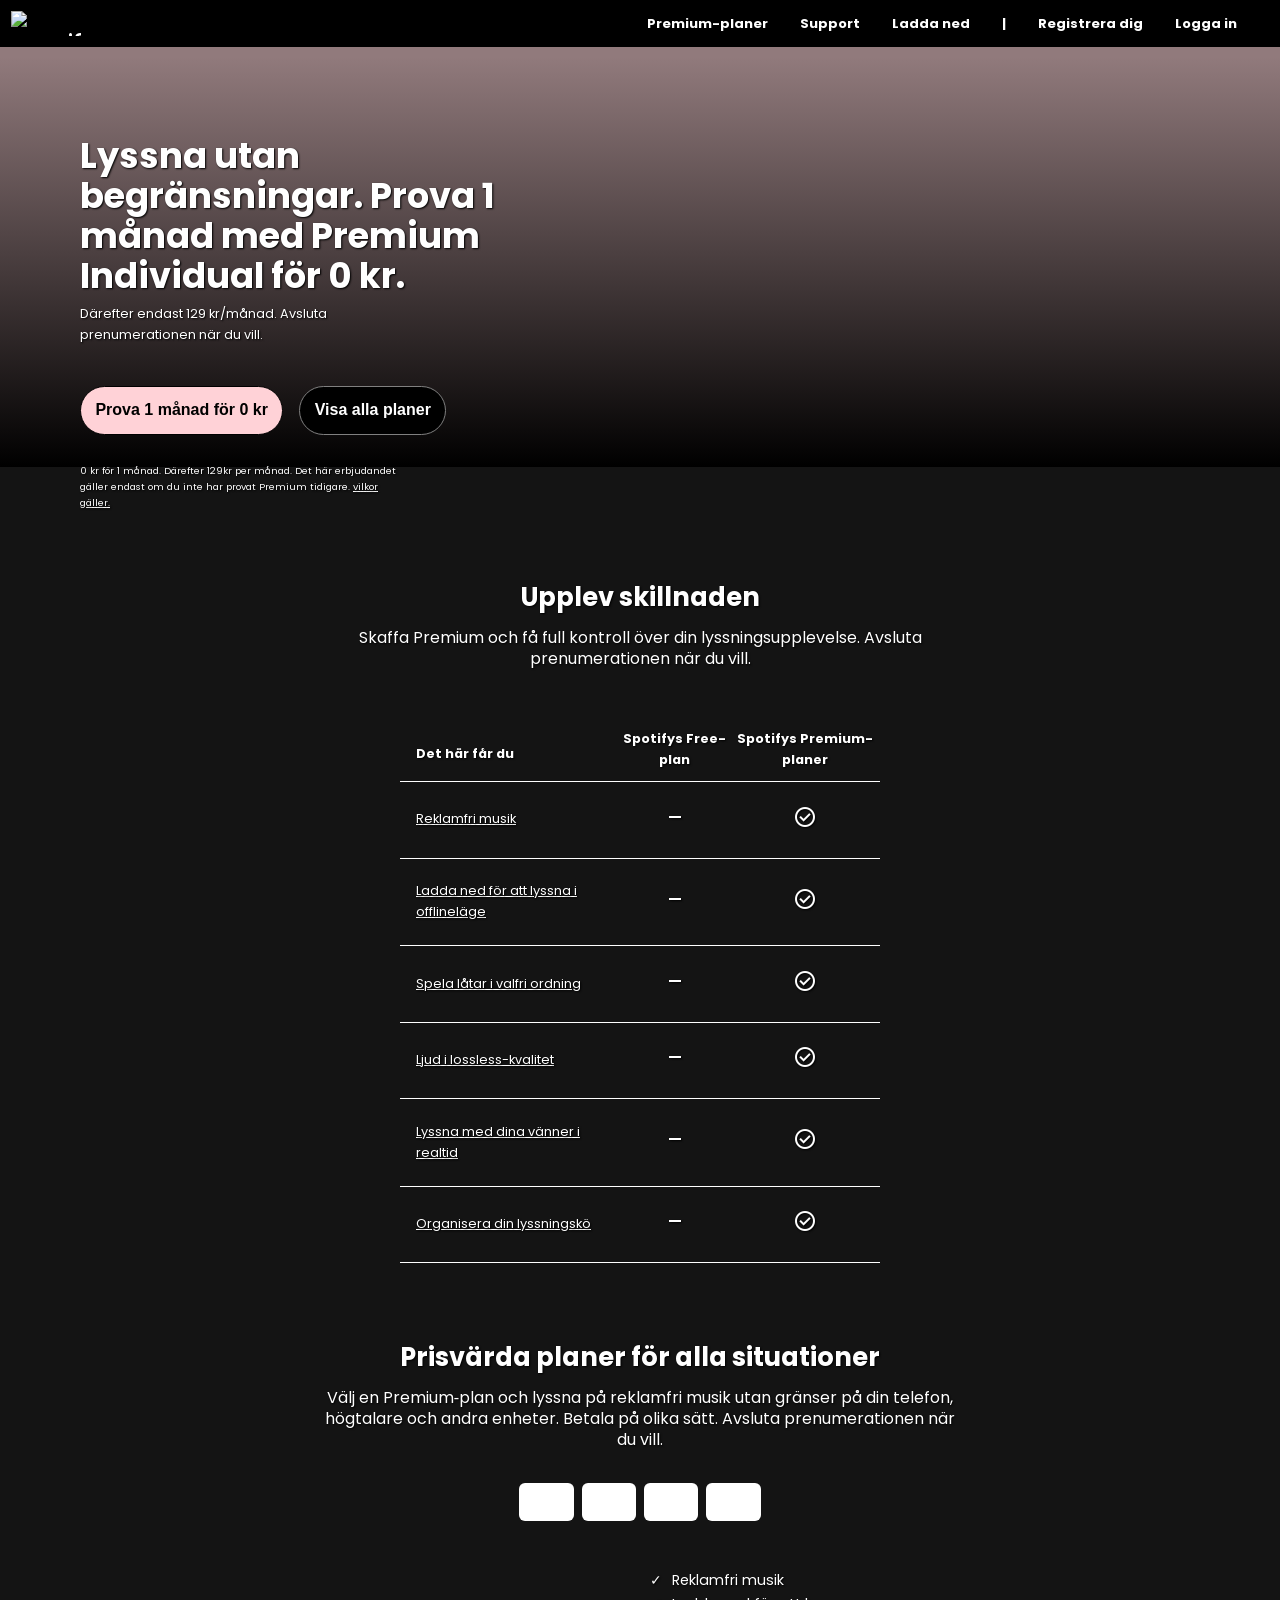
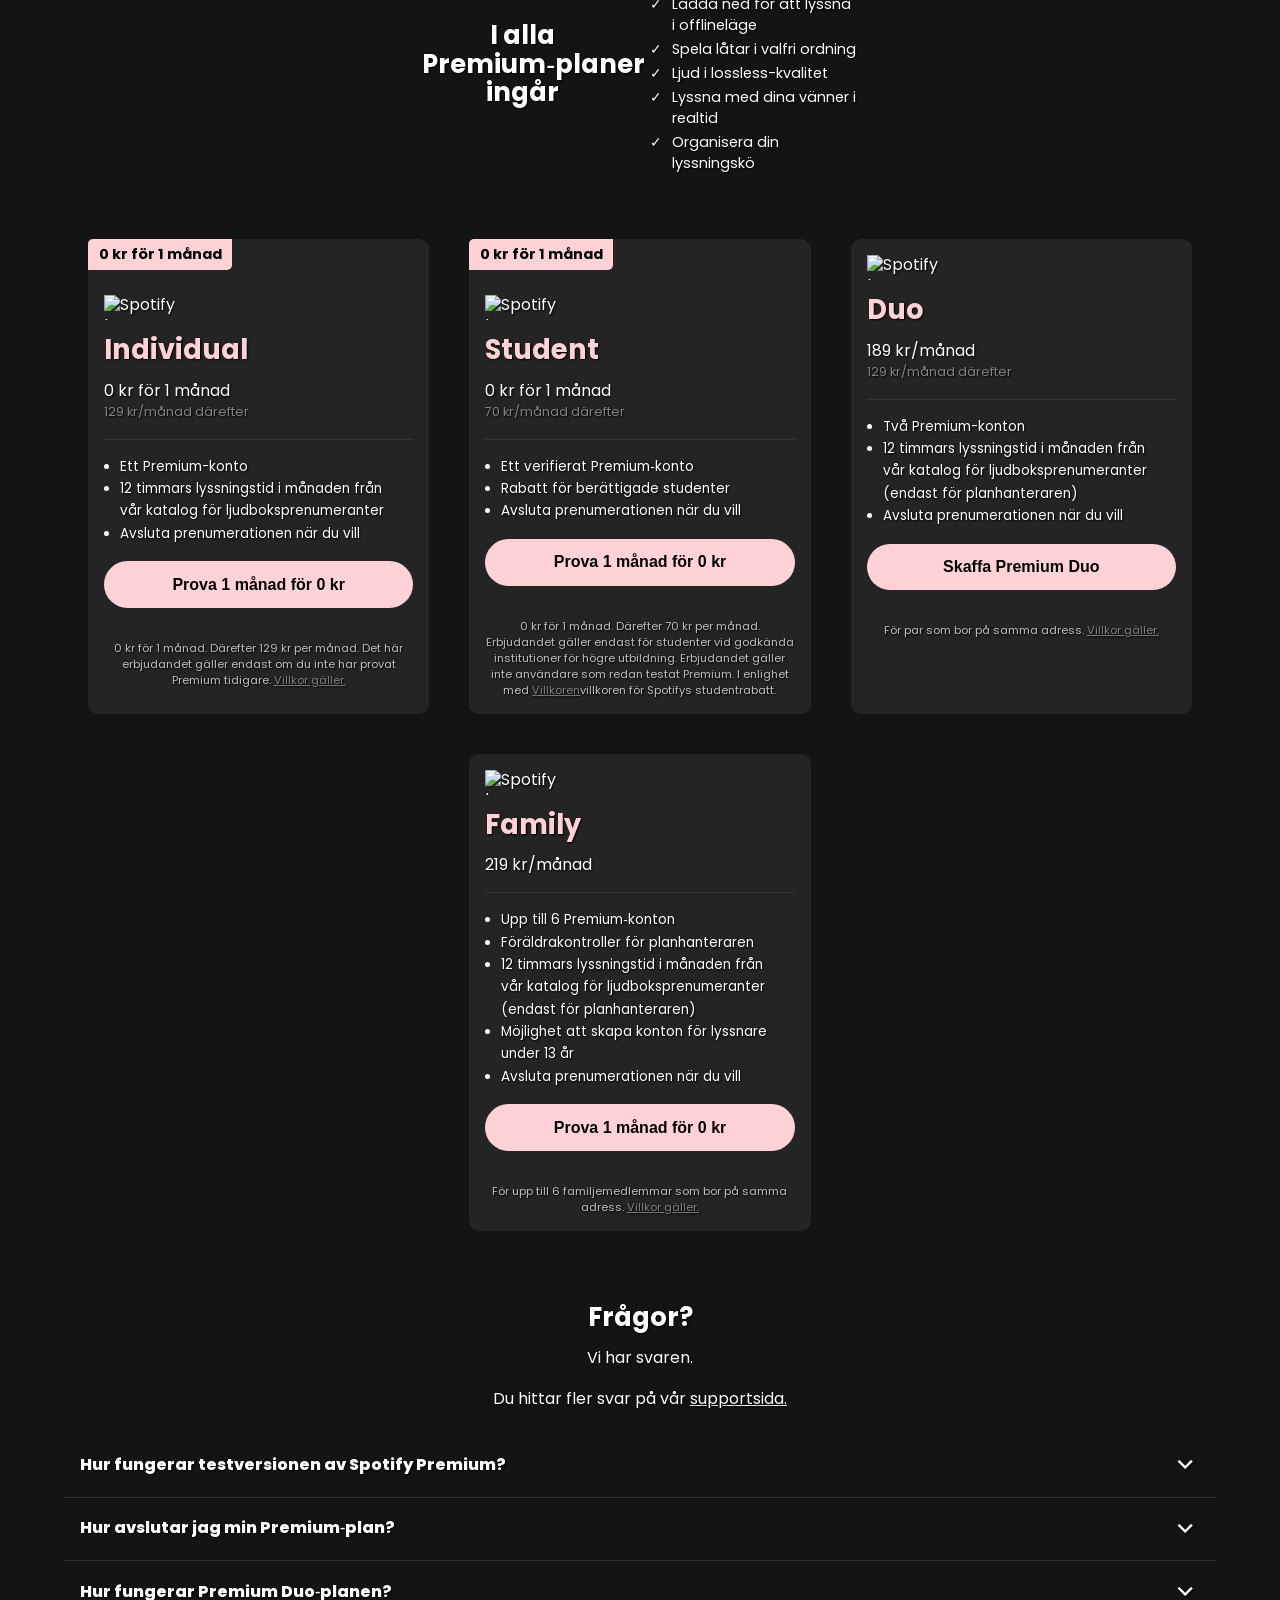
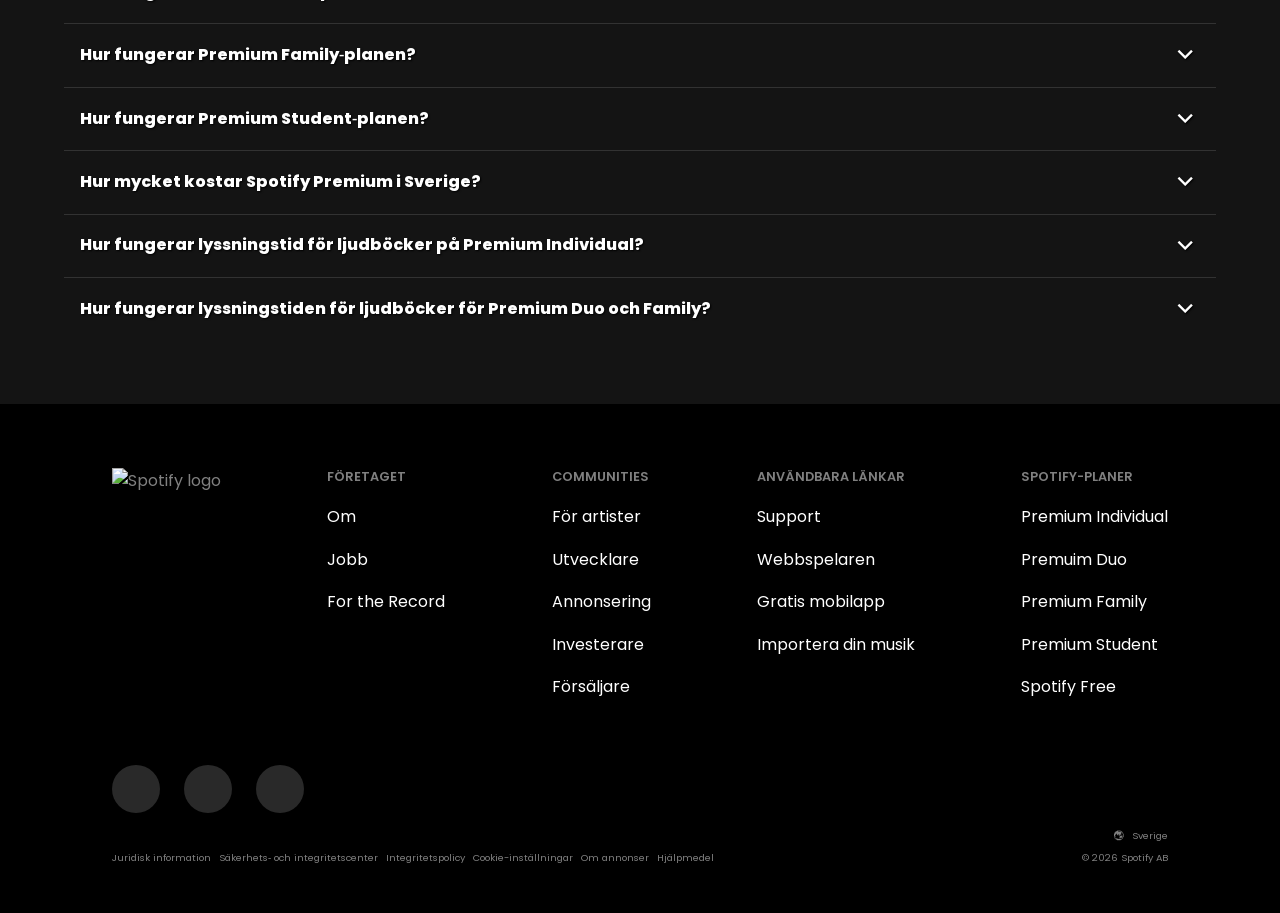
==== commit a2fa9d43: "2nd" ====
--- a/index.html
+++ b/index.html
@@ -18,10 +18,11 @@
     <img class="hamburger" src="hamburger.svg" alt="menu" />
 
     <nav>
-      <ul>
+      <ul class="navlist">
         <li><a>Premium-planer</a></li>
         <li><a>Support</a></li>
         <li><a>Ladda ned</a></li>
+        <li><a> |</a></li>
         <li><a>Registrera dig</a></li>
         <li><a>Logga in</a></li>
       </ul>
--- a/medium.css
+++ b/medium.css
@@ -1,5 +1,18 @@
+@import url('https://fonts.googleapis.com/css2?family=Poppins:ital,wght@0,100;0,200;0,300;0,400;0,500;0,600;0,700;0,800;0,900;1,100;1,200;1,300;1,400;1,500;1,600;1,700;1,800;1,900&display=swap');
+
+.navlist {
+    display: flex;
+    list-style: none;
+    gap: 2rem;
+    font-size: small;
+    font-family: "poppins";
+    font-weight: bolder;
+    padding-right: 2rem;
+}
+
 @media (max-width: 992px) {
     nav {
         display: none;
+
     }
 }
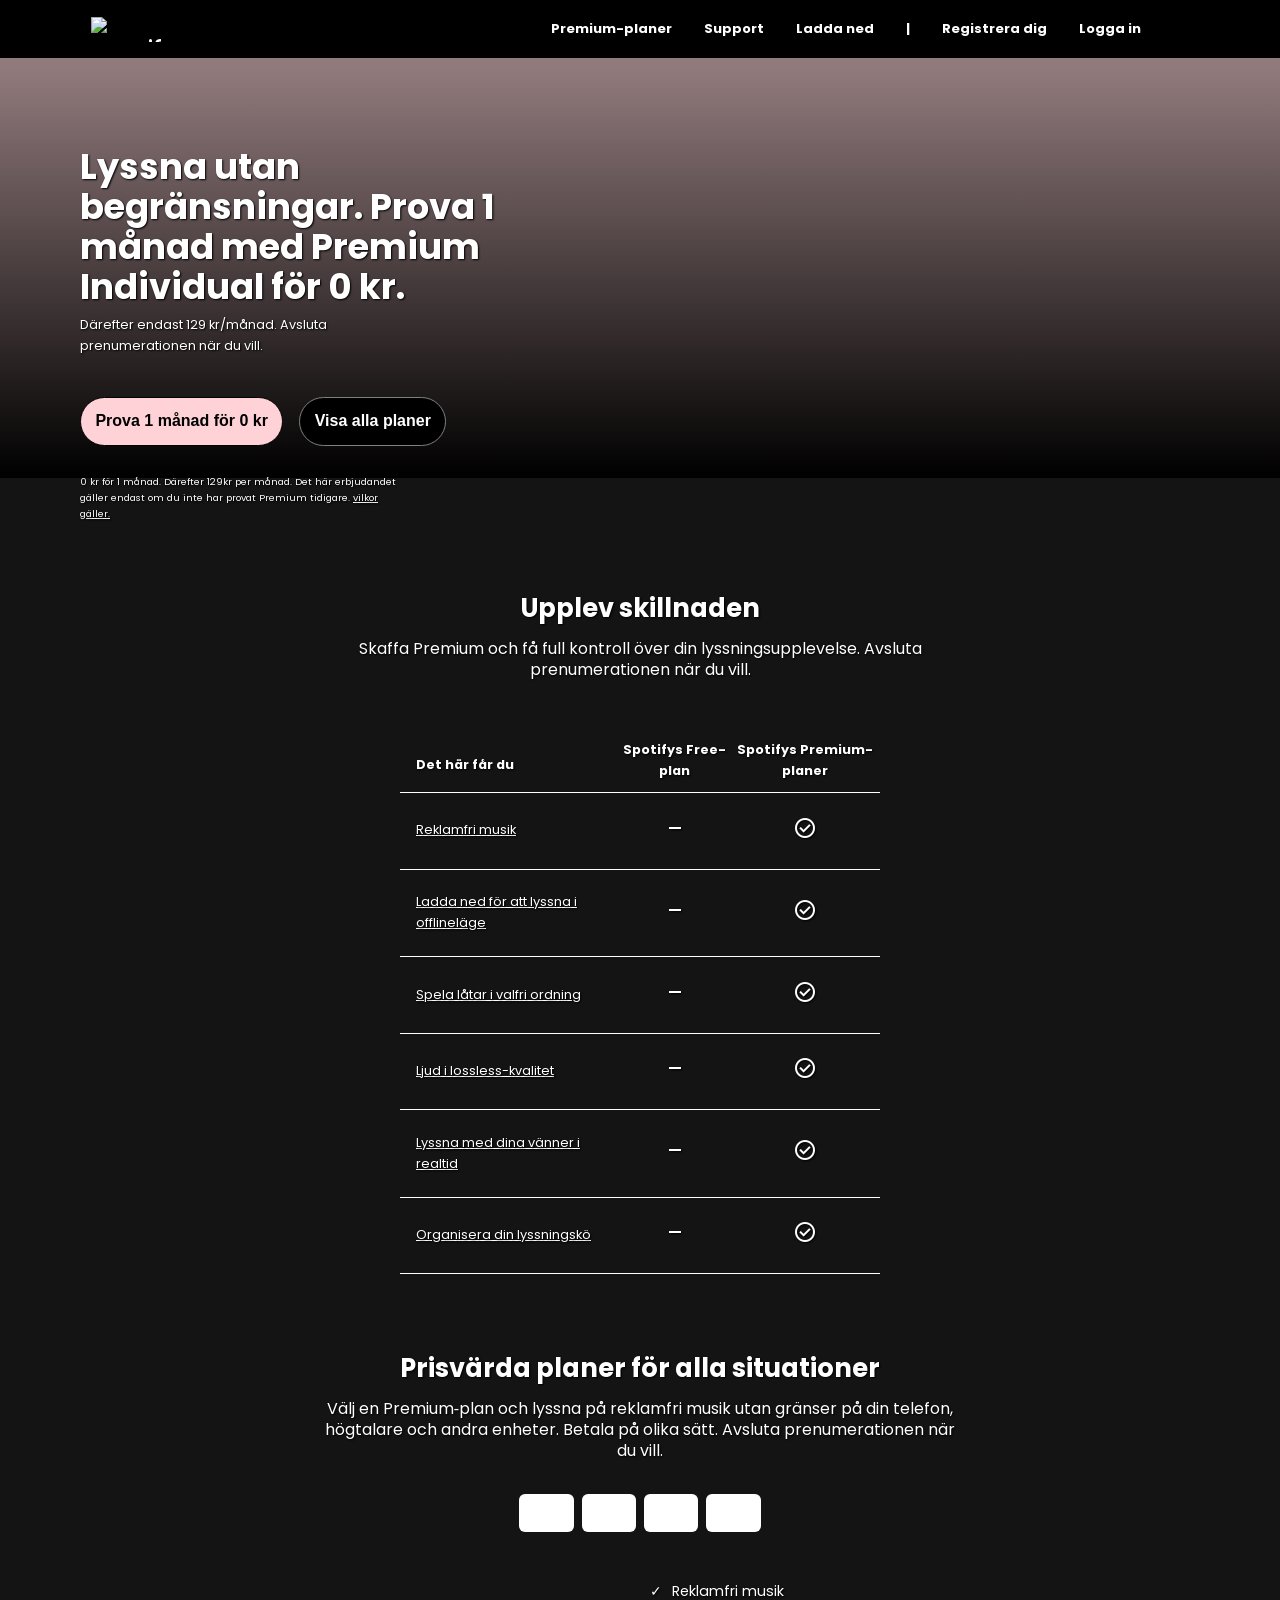
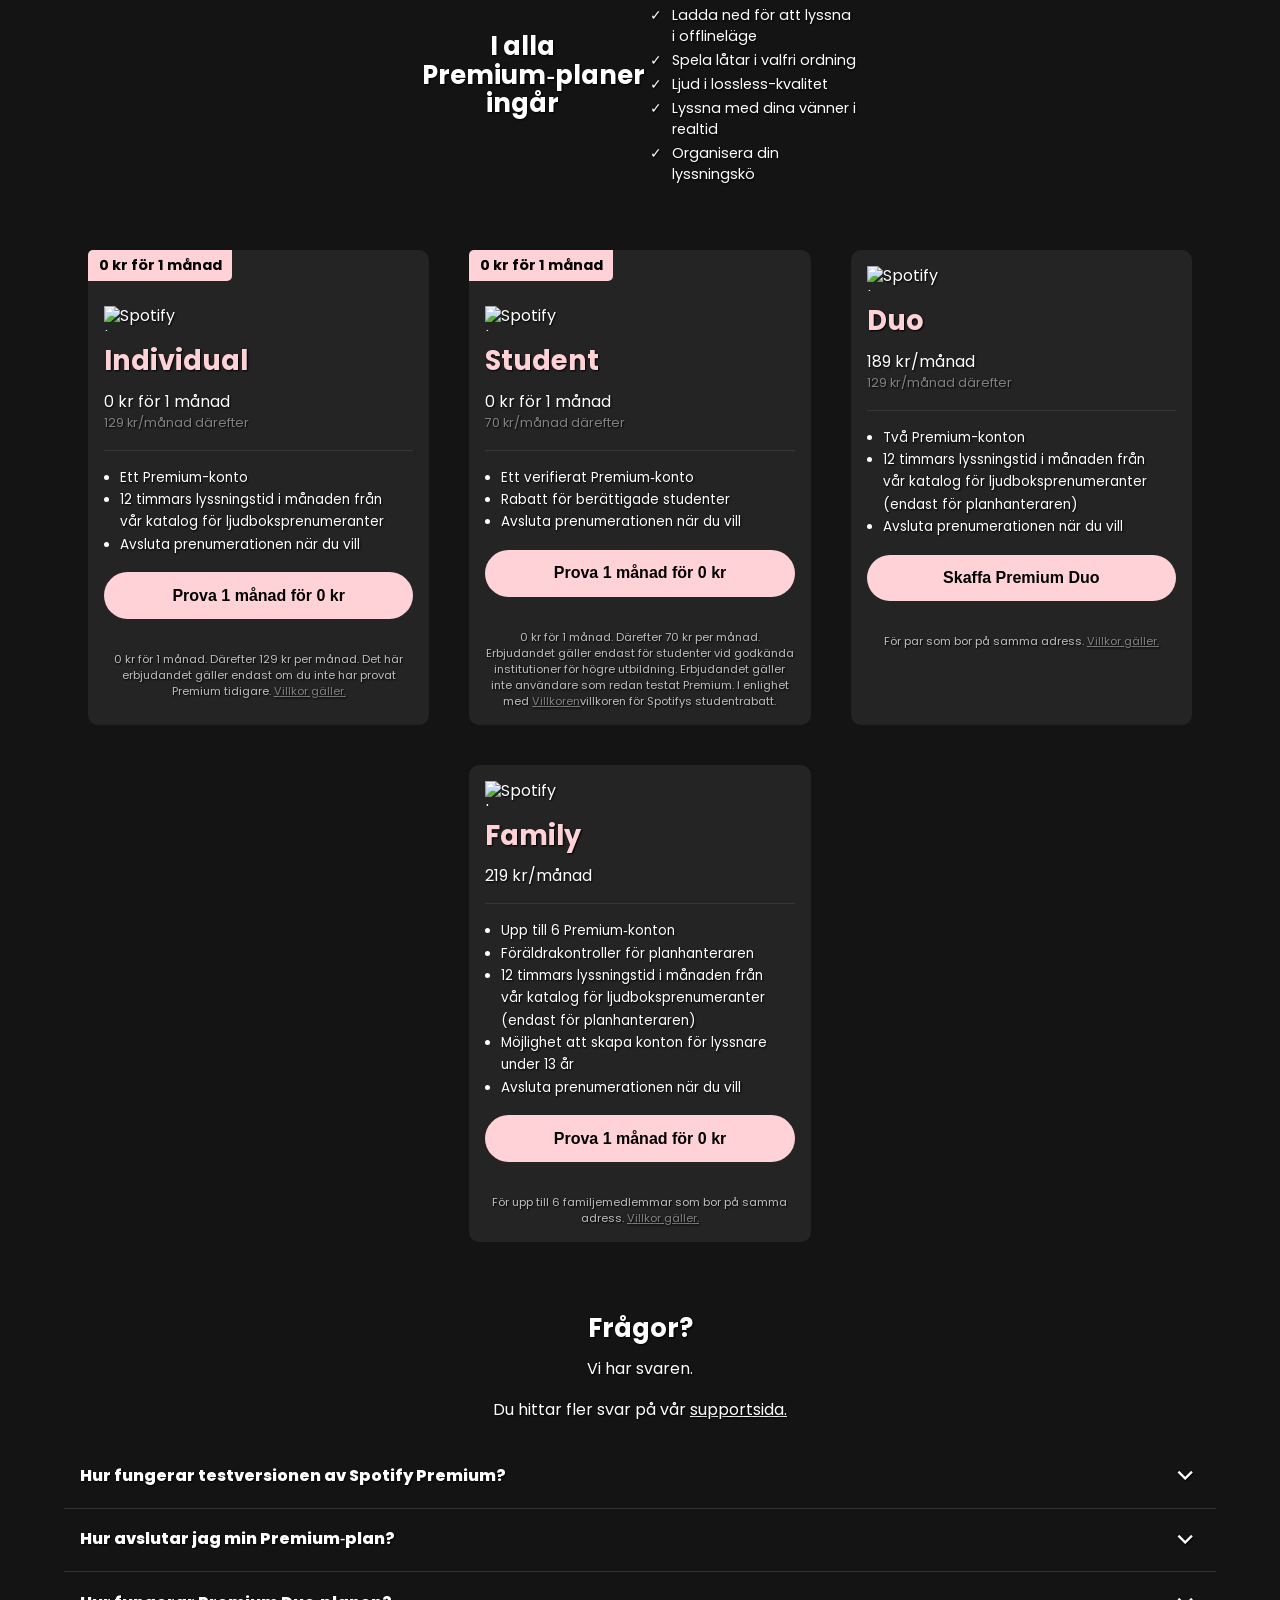
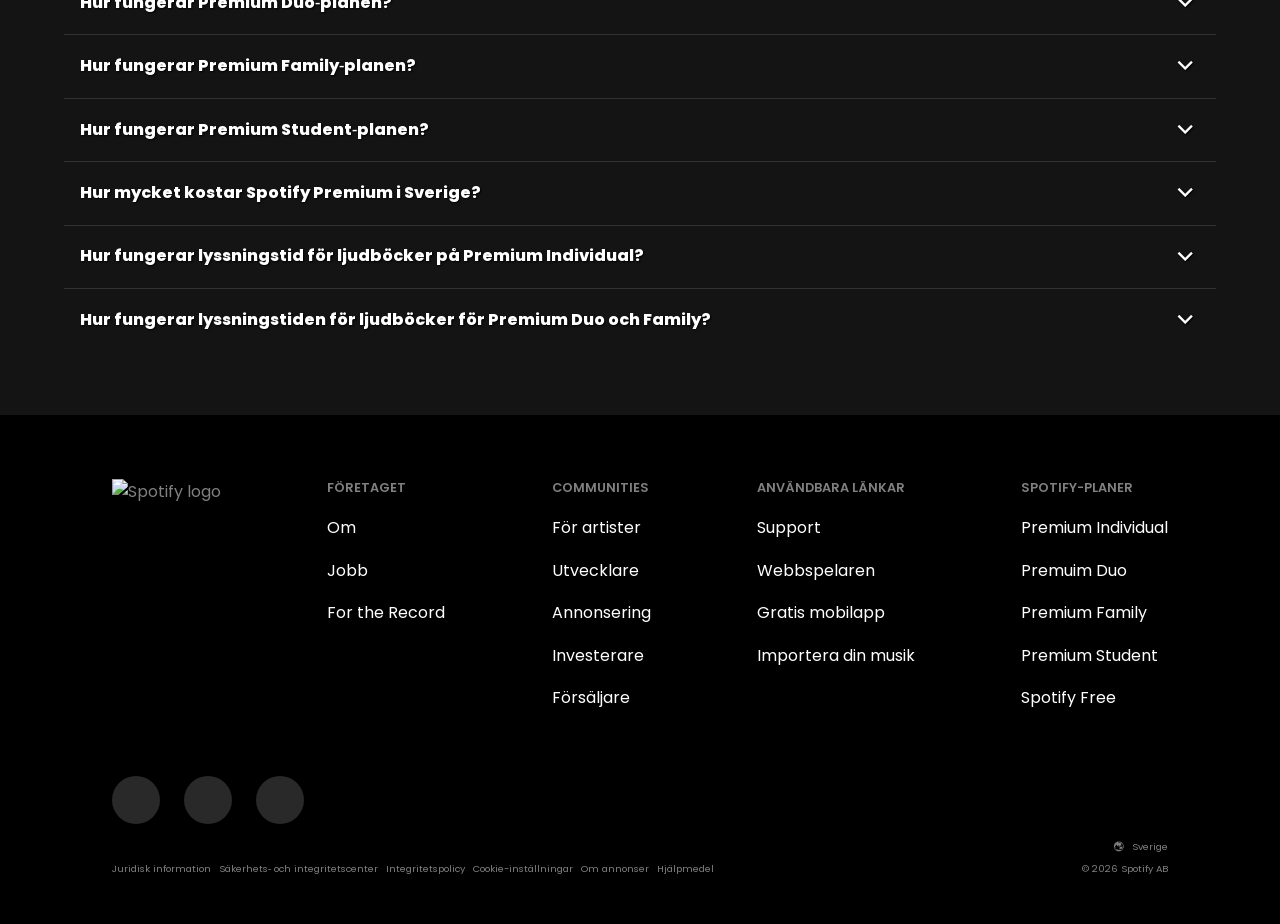
==== commit c78521de: "header done" ====
--- a/index.html
+++ b/index.html
@@ -12,22 +12,24 @@
 </head>
 
 <body>
-  <header>
-    <img class="logo" src="https://storage.googleapis.com/pr-newsroom-wp/1/2023/05/Spotify_Full_Logo_RGB_White.png"
-      alt="Spotify logo" />
-    <img class="hamburger" src="hamburger.svg" alt="menu" />
-
-    <nav>
-      <ul class="navlist">
-        <li><a>Premium-planer</a></li>
-        <li><a>Support</a></li>
-        <li><a>Ladda ned</a></li>
-        <li><a> |</a></li>
-        <li><a>Registrera dig</a></li>
-        <li><a>Logga in</a></li>
-      </ul>
-    </nav>
-  </header>
+  <div class="container">
+    <header>
+      <img class="logo" src="https://storage.googleapis.com/pr-newsroom-wp/1/2023/05/Spotify_Full_Logo_RGB_White.png"
+        alt="Spotify logo" />
+      <img class="hamburger" src="hamburger.svg" alt="menu" />
+
+      <nav>
+        <ul class="navlist">
+          <li><a>Premium-planer</a></li>
+          <li><a>Support</a></li>
+          <li><a>Ladda ned</a></li>
+          <li><a> |</a></li>
+          <li><a>Registrera dig</a></li>
+          <li><a>Logga in</a></li>
+        </ul>
+      </nav>
+    </header>
+  </div>
   <main>
     <div class="container">
       <section class="hero">
--- a/medium.css
+++ b/medium.css
@@ -7,7 +7,8 @@
     font-size: small;
     font-family: "poppins";
     font-weight: bolder;
-    padding-right: 2rem;
+    padding: 0.5rem;
+    padding-right: 3rem;
 }
 
 @media (max-width: 992px) {
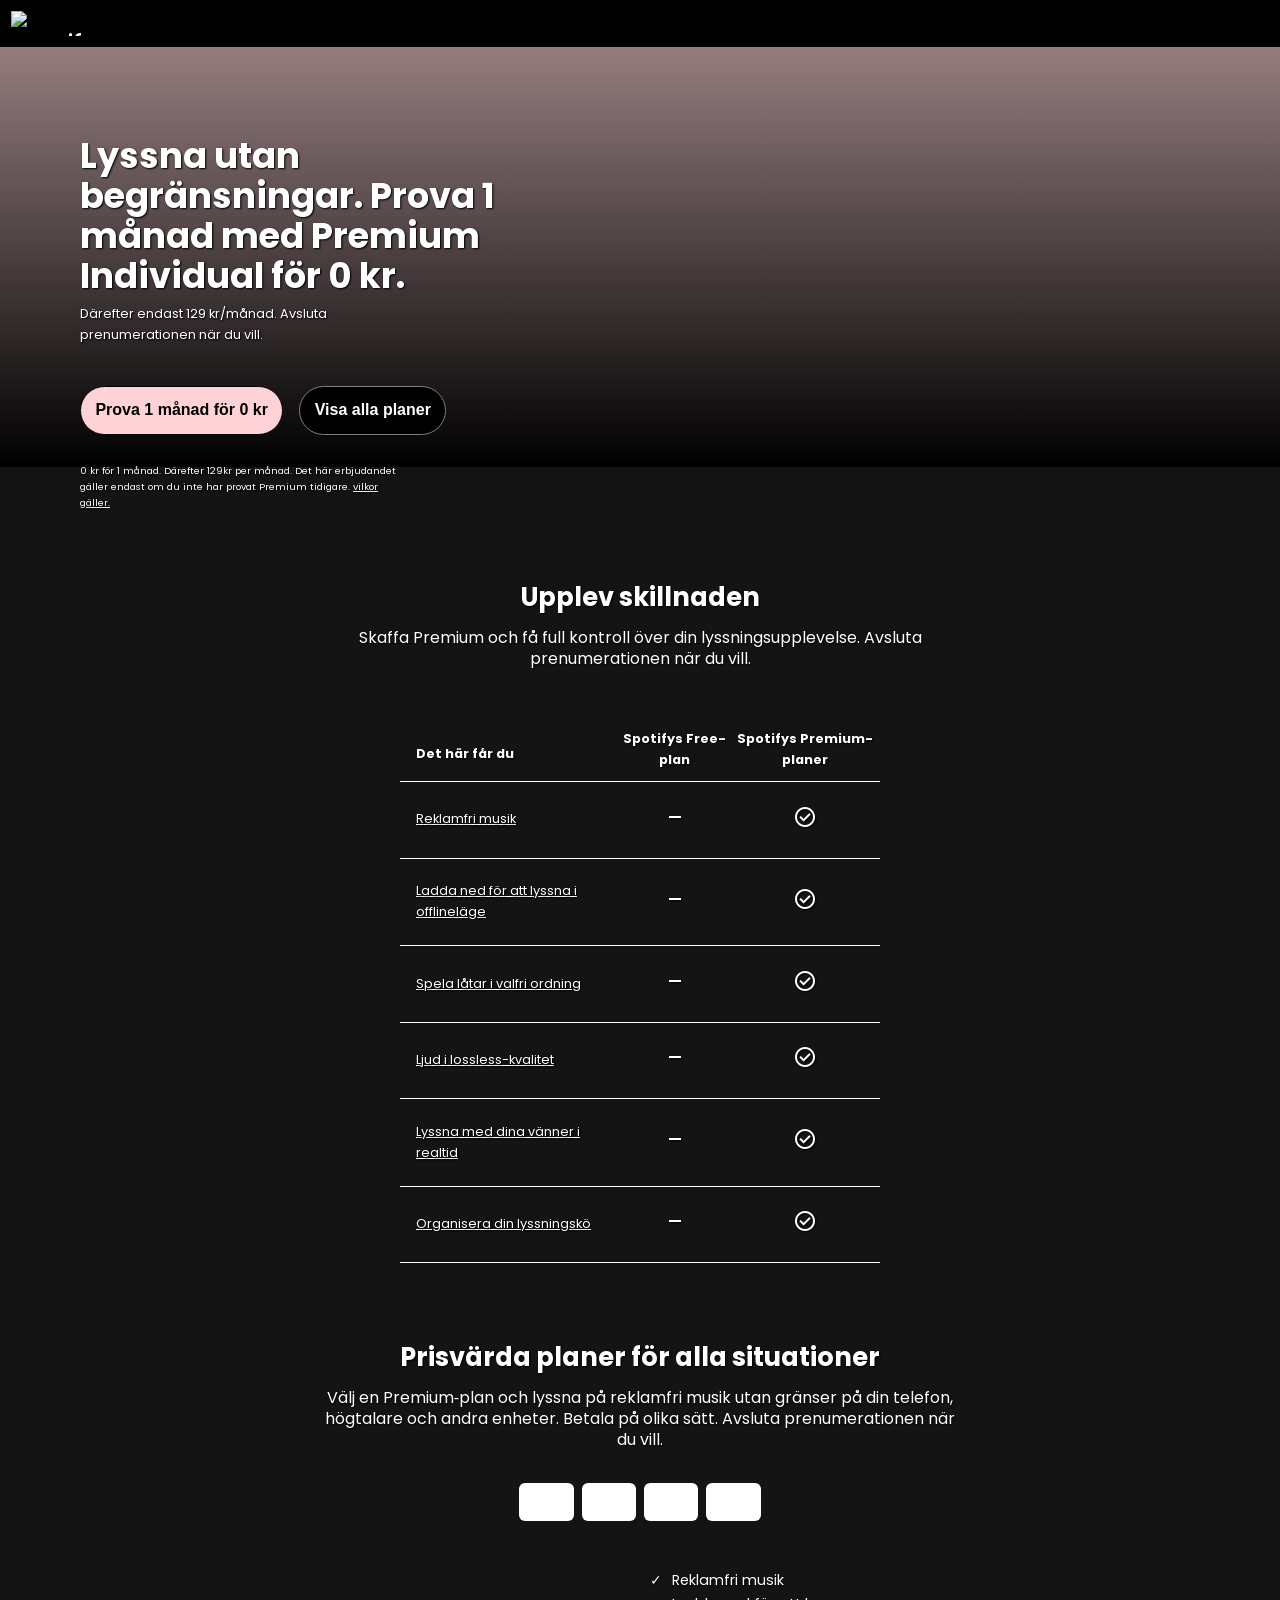
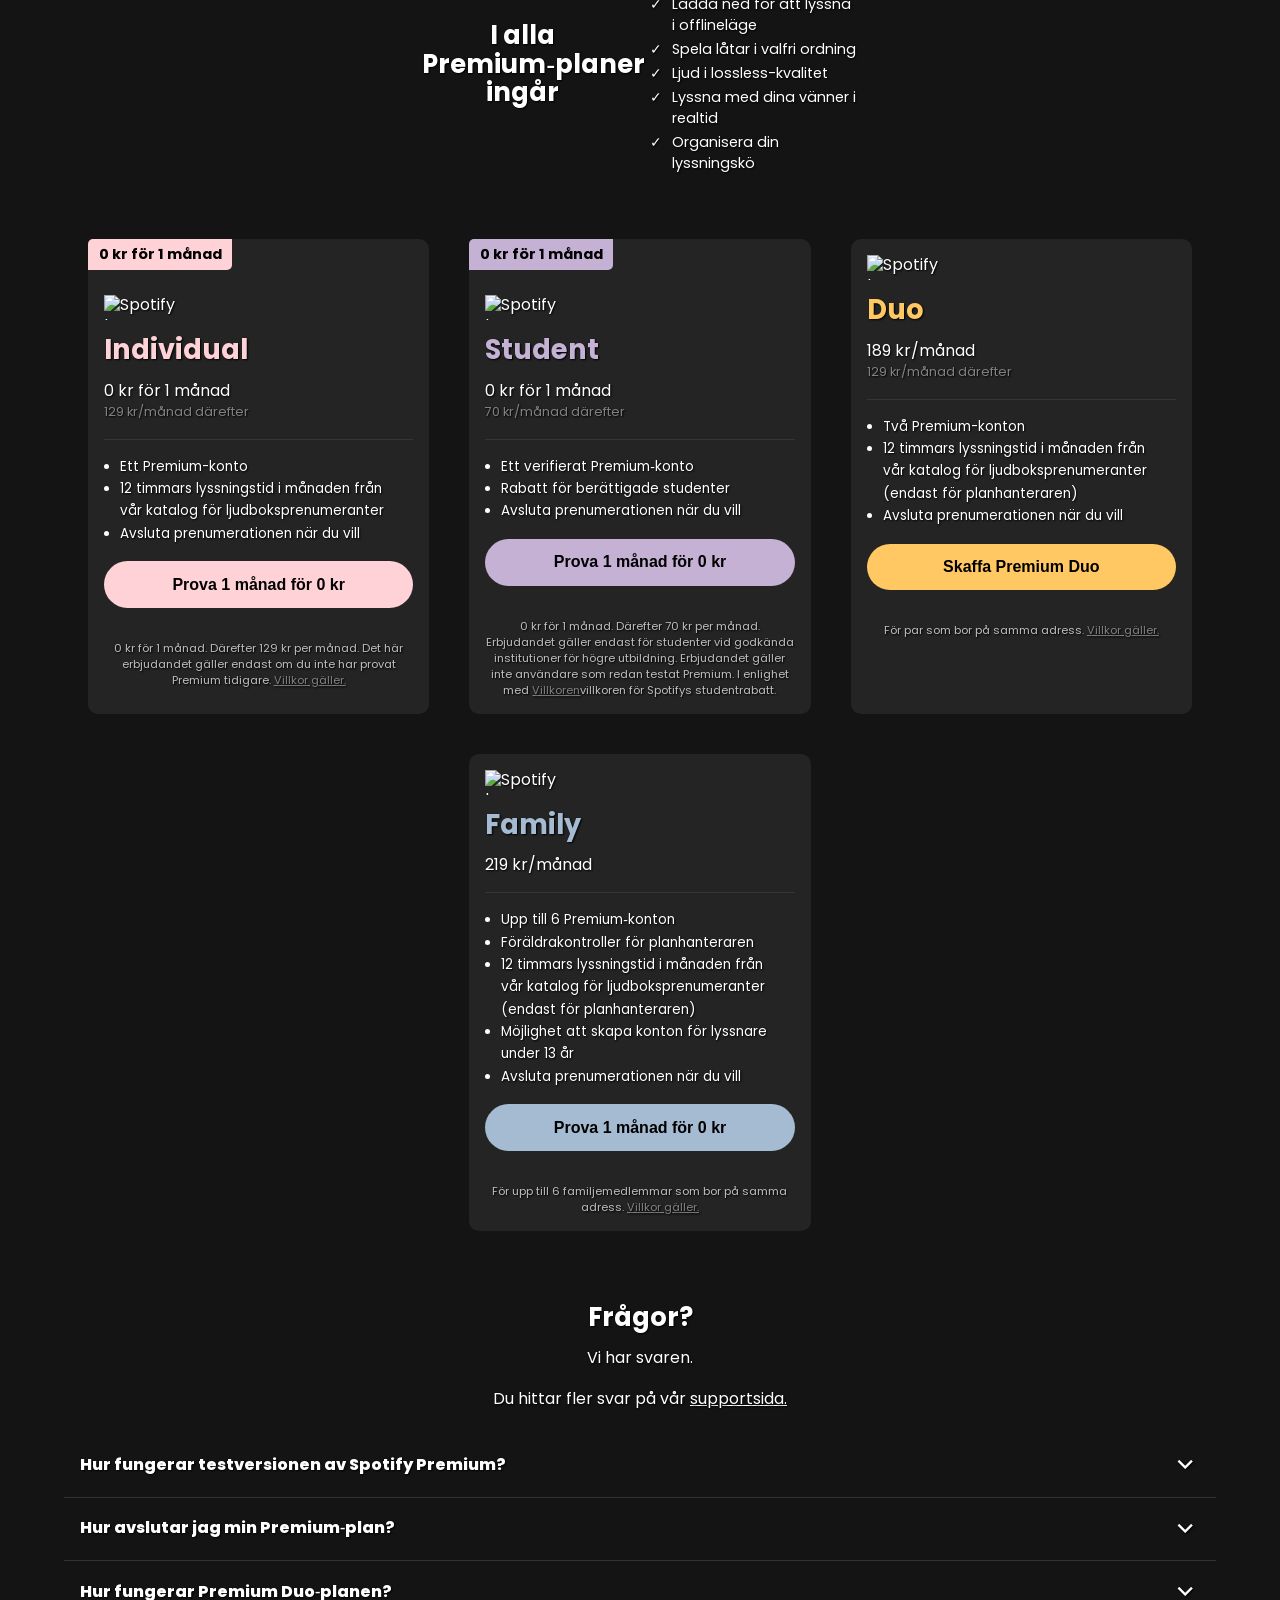
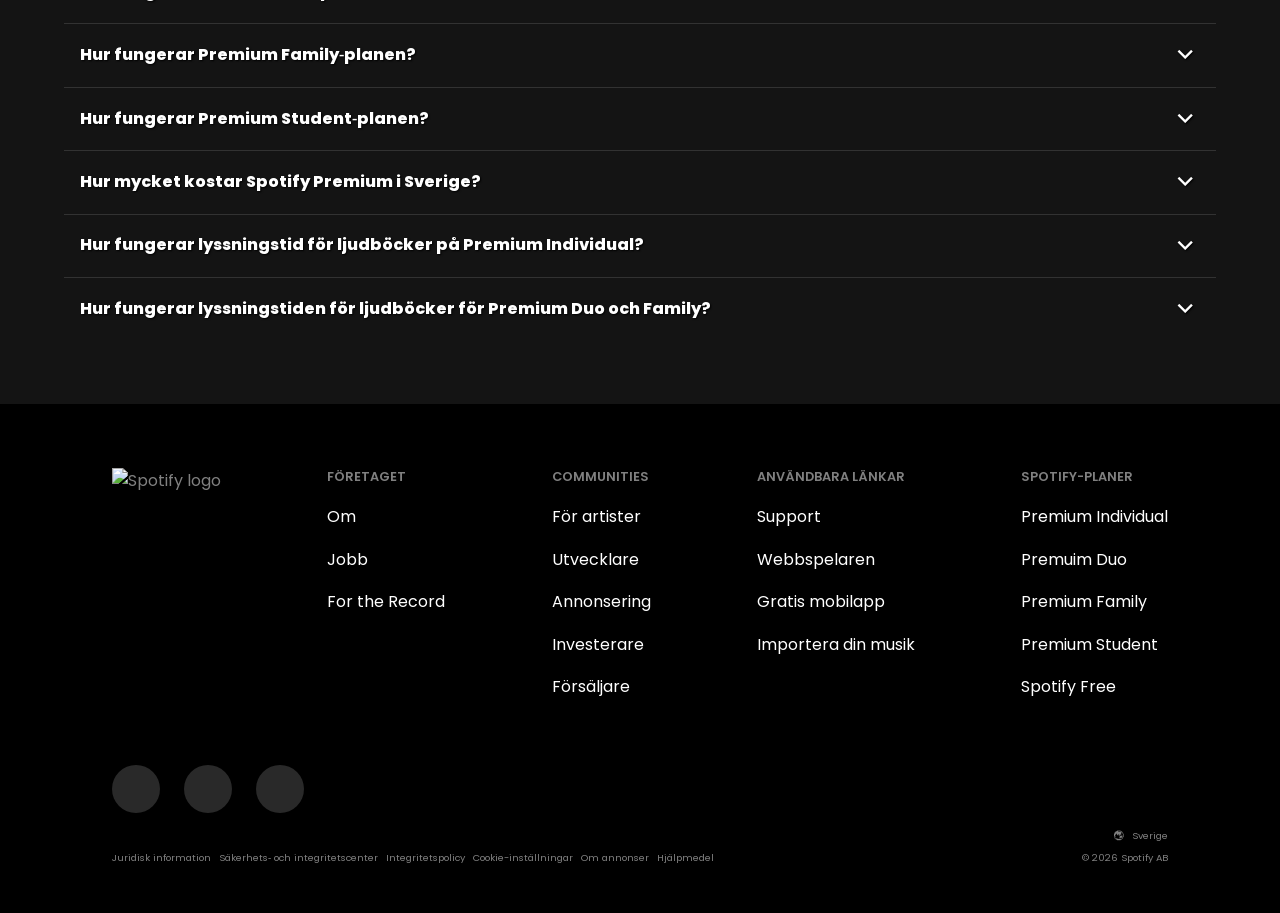
==== commit 3cf874e2: "premium card content" ====
--- a/index.html
+++ b/index.html
@@ -1,406 +1,398 @@
 <!doctype html>
 <html lang="se">
+  <head>
+    <meta charset="UTF-8" />
+    <meta name="viewport" content="width=device-width, initial-scale=1.0" />
+    <link rel="stylesheet" href="style.css" />
+    <link
+      rel="stylesheet"
+      href="https://fonts.googleapis.com/css2?family=Material+Symbols+Outlined:opsz,wght,FILL,GRAD@24,400,1,0"
+    />
+    <title>Spotify</title>
+  </head>
+  <body>
+    <header>
+      <img
+        class="logo"
+        src="https://storage.googleapis.com/pr-newsroom-wp/1/2023/05/Spotify_Full_Logo_RGB_White.png"
+        alt="Spotify logo"
+      />
+      <img class="hamburger" src="hamburger.svg" alt="menu" />
+    </header>
+    <main>
+      <div class="container">
+        <section class="hero">
+          <h1>
+            Lyssna utan begränsningar. Prova 1 månad med Premium Individual för
+            0 kr.
+          </h1>
+          <p>
+            Därefter endast 129 kr/månad. Avsluta prenumerationen när du vill.
+          </p>
 
-<head>
-  <meta charset="UTF-8" />
-  <meta name="viewport" content="width=device-width, initial-scale=1.0" />
-  <link rel="stylesheet" href="style.css" />
-  <link rel="stylesheet" href="medium.css" />
-  <link rel="stylesheet"
-    href="https://fonts.googleapis.com/css2?family=Material+Symbols+Outlined:opsz,wght,FILL,GRAD@24,400,1,0" />
-  <title>Spotify</title>
-</head>
+          <section class="buttons">
+            <button id="primary-btn">Prova 1 månad för 0 kr</button>
+            <button>Visa alla planer</button>
+          </section>
+          <p class="small-text">
+            0 kr för 1 månad. Därefter 129kr per månad. Det här erbjudandet
+            gäller endast om du inte har provat Premium tidigare.
+            <a href="#">vilkor gäller.</a>
+          </p>
+        </section>
+      </div>
+      <section class="second-section">
+        <h2>Upplev skillnaden</h2>
+        <p>
+          Skaffa Premium och få full kontroll över din lyssningsupplevelse.
+          Avsluta prenumerationen när du vill.
+        </p>
+        <table>
+          <thead>
+            <tr>
+              <th class="first-table-title">Det här får du</th>
+              <th>Spotifys Free-plan</th>
+              <th>Spotifys Premium-planer</th>
+            </tr>
+          </thead>
+          <tbody>
+            <tr>
+              <td>Reklamfri musik</td>
+              <td class="text-center">
+                <span class="material-symbols-outlined">
+                  check_indeterminate_small
+                </span>
+              </td>
+              <td class="text-center">
+                <span class="material-symbols-outlined"> check_circle </span>
+              </td>
+            </tr>
+            <tr>
+              <td>Ladda ned för att lyssna i offlineläge</td>
+              <td class="text-center">
+                <span class="material-symbols-outlined">
+                  check_indeterminate_small
+                </span>
+              </td>
+              <td class="text-center">
+                <span class="material-symbols-outlined"> check_circle </span>
+              </td>
+            </tr>
+            <tr>
+              <td>Spela låtar i valfri ordning</td>
+              <td class="text-center">
+                <span class="material-symbols-outlined">
+                  check_indeterminate_small
+                </span>
+              </td>
+              <td class="text-center">
+                <span class="material-symbols-outlined"> check_circle </span>
+              </td>
+            </tr>
+            <tr>
+              <td>Ljud i lossless-kvalitet</td>
+              <td class="text-center">
+                <span class="material-symbols-outlined">
+                  check_indeterminate_small
+                </span>
+              </td>
+              <td class="text-center">
+                <span class="material-symbols-outlined"> check_circle </span>
+              </td>
+            </tr>
+            <tr>
+              <td>Lyssna med dina vänner i realtid</td>
+              <td class="text-center">
+                <span class="material-symbols-outlined">
+                  check_indeterminate_small
+                </span>
+              </td>
+              <td class="text-center">
+                <span class="material-symbols-outlined"> check_circle </span>
+              </td>
+            </tr>
+            <tr>
+              <td>Organisera din lyssningskö</td>
+              <td class="text-center">
+                <span class="material-symbols-outlined">
+                  check_indeterminate_small
+                </span>
+              </td>
+              <td class="text-center">
+                <span class="material-symbols-outlined"> check_circle </span>
+              </td>
+            </tr>
+          </tbody>
+        </table>
+        <h2>Prisvärda planer för alla situationer</h2>
+        <p>
+          Välj en Premium‑plan och lyssna på reklamfri musik utan gränser på din
+          telefon, högtalare och andra enheter. Betala på olika sätt. Avsluta
+          prenumerationen när du vill.
+        </p>
+        <section class="payment-card-container">
+          <div class="card-symbols"></div>
+          <div class="card-symbols"></div>
+          <div class="card-symbols"></div>
+          <div class="card-symbols"></div>
+        </section>
 
-<body>
-  <div class="container">
-    <header>
-      <img class="logo" src="https://storage.googleapis.com/pr-newsroom-wp/1/2023/05/Spotify_Full_Logo_RGB_White.png"
-        alt="Spotify logo" />
-      <img class="hamburger" src="hamburger.svg" alt="menu" />
+        <section class="checklist-container">
+          <h2>I alla Premium‑planer ingår</h2>
+          <ul class="text-left">
+            <li>Reklamfri musik</li>
+            <li>Ladda ned för att lyssna i offlineläge</li>
+            <li>Spela låtar i valfri ordning</li>
+            <li>Ljud i lossless-kvalitet</li>
+            <li>Lyssna med dina vänner i realtid</li>
+            <li>Organisera din lyssningskö</li>
+          </ul>
+        </section>
+      </section>
+      <section class="premium-card-container">
+        <article>
+          <div class="corner"><p>0 kr för 1 månad</p></div>
+          <section class="premium-card-top">
+            <img
+              class="logo"
+              src="https://storage.googleapis.com/pr-newsroom-wp/1/2023/05/Spotify_Full_Logo_RGB_White.png"
+              alt="Spotify logo"
+            />
+            <h2 class="font-pink">Individual</h2>
+            <p>0 kr för 1 månad</p>
+            <p class="small-grey">129 kr/månad därefter</p>
+          </section>
+          <section class="premium-card-bottom">
+            <ul>
+              <li>Ett Premium-konto</li>
+              <li>
+                12 timmars lyssningstid i månaden från vår katalog för
+                ljudboksprenumeranter
+              </li>
+              <li>Avsluta prenumerationen när du vill</li>
+            </ul>
+            <button class="premium-card-button">Prova 1 månad för 0 kr</button>
+            <p class="small-text font-grey text-center">
+              0 kr för 1 månad. Därefter 129 kr per månad. Det här erbjudandet
+              gäller endast om du inte har provat Premium tidigare.
+              <a href="#">Villkor gäller.</a>
+            </p>
+          </section>
+        </article>
+        <article>
+          <div class="corner bg-color-purple"><p>0 kr för 1 månad</p></div>
+          <section class="premium-card-top">
+            <img
+              class="logo"
+              src="https://storage.googleapis.com/pr-newsroom-wp/1/2023/05/Spotify_Full_Logo_RGB_White.png"
+              alt="Spotify logo"
+            />
+            <h2 class="font-pink font-purple">Student</h2>
+            <p>0 kr för 1 månad</p>
+            <p class="small-grey">70 kr/månad därefter</p>
+          </section>
+          <section class="premium-card-bottom">
+            <ul>
+              <li>Ett verifierat Premium‑konto</li>
+              <li>Rabatt för berättigade studenter</li>
+              <li>Avsluta prenumerationen när du vill</li>
+            </ul>
+            <button class="premium-card-button bg-color-purple">
+              Prova 1 månad för 0 kr
+            </button>
+            <p class="small-text font-grey text-center">
+              0 kr för 1 månad. Därefter 70 kr per månad. Erbjudandet gäller
+              endast för studenter vid godkända institutioner för högre
+              utbildning. Erbjudandet gäller inte användare som redan testat
+              Premium. I enlighet med <a href="#">Villkoren</a>villkoren för
+              Spotifys studentrabatt.
+            </p>
+          </section>
+        </article>
+        <article>
+          <section class="premium-card-top">
+            <img
+              class="logo margin-fix"
+              src="https://storage.googleapis.com/pr-newsroom-wp/1/2023/05/Spotify_Full_Logo_RGB_White.png"
+              alt="Spotify logo"
+            />
+            <h2 class="font-pink font-yellow">Duo</h2>
+            <p>189 kr/månad</p>
+            <p class="small-grey">129 kr/månad därefter</p>
+          </section>
+          <section class="premium-card-bottom">
+            <ul>
+              <li>Två Premium-konton</li>
+              <li>
+                12 timmars lyssningstid i månaden från vår katalog för
+                ljudboksprenumeranter (endast för planhanteraren)
+              </li>
+              <li>Avsluta prenumerationen när du vill</li>
+            </ul>
+            <button class="premium-card-button bg-color-yellow">
+              Skaffa Premium Duo
+            </button>
+            <p class="small-text font-grey text-center">
+              För par som bor på samma adress.
+              <a href="#">Villkor gäller.</a>
+            </p>
+          </section>
+        </article>
 
-      <nav>
-        <ul class="navlist">
-          <li><a>Premium-planer</a></li>
-          <li><a>Support</a></li>
-          <li><a>Ladda ned</a></li>
-          <li><a> |</a></li>
-          <li><a>Registrera dig</a></li>
-          <li><a>Logga in</a></li>
-        </ul>
-      </nav>
-    </header>
-  </div>
-  <main>
+        <article>
+          <section class="premium-card-top">
+            <img
+              class="logo margin-fix"
+              src="https://storage.googleapis.com/pr-newsroom-wp/1/2023/05/Spotify_Full_Logo_RGB_White.png"
+              alt="Spotify logo"
+            />
+            <h2 class="font-pink font-blue">Family</h2>
+            <p>219 kr/månad</p>
+          </section>
+          <section class="premium-card-bottom">
+            <ul>
+              <li>Upp till 6 Premium‑konton</li>
+              <li>Föräldrakontroller för planhanteraren</li>
+              <li>
+                12 timmars lyssningstid i månaden från vår katalog för
+                ljudboksprenumeranter (endast för planhanteraren)
+              </li>
+              <li>Möjlighet att skapa konton för lyssnare under 13 år</li>
+              <li>Avsluta prenumerationen när du vill</li>
+            </ul>
+            <button class="premium-card-button bg-color-blue">
+              Prova 1 månad för 0 kr
+            </button>
+            <p class="small-text font-grey text-center">
+              För upp till 6 familjemedlemmar som bor på samma adress.
+              <a href="#">Villkor gäller.</a>
+            </p>
+          </section>
+        </article>
+      </section>
+      <div class="container">
+        <section class="questions text-center">
+          <h2>Frågor?</h2>
+          <p>Vi har svaren.</p>
+          <br />
+          <p>Du hittar fler svar på vår <a href="#">supportsida.</a></p>
+          <ul>
+            <li>
+              <p>Hur fungerar testversionen av Spotify Premium?</p>
+              <span class="material-symbols-outlined">
+                keyboard_arrow_down
+              </span>
+            </li>
+            <li>
+              <p>Hur avslutar jag min Premium‑plan?</p>
+              <span class="material-symbols-outlined">
+                keyboard_arrow_down
+              </span>
+            </li>
+            <li>
+              <p>Hur fungerar Premium Duo‑planen?</p>
+              <span class="material-symbols-outlined">
+                keyboard_arrow_down
+              </span>
+            </li>
+            <li>
+              <p>Hur fungerar Premium Family‑planen?</p>
+              <span class="material-symbols-outlined">
+                keyboard_arrow_down
+              </span>
+            </li>
+            <li>
+              <p>Hur fungerar Premium Student‑planen?</p>
+              <span class="material-symbols-outlined">
+                keyboard_arrow_down
+              </span>
+            </li>
+            <li>
+              <p>Hur mycket kostar Spotify Premium i Sverige?</p>
+              <span class="material-symbols-outlined">
+                keyboard_arrow_down
+              </span>
+            </li>
+            <li>
+              <p>
+                Hur fungerar lyssningstid för ljudböcker på Premium Individual?
+              </p>
+              <span class="material-symbols-outlined">
+                keyboard_arrow_down
+              </span>
+            </li>
+            <li>
+              <p>
+                Hur fungerar lyssningstiden för ljudböcker för Premium Duo och
+                Family?
+              </p>
+              <span class="material-symbols-outlined">
+                keyboard_arrow_down
+              </span>
+            </li>
+          </ul>
+        </section>
+      </div>
+    </main>
     <div class="container">
-      <section class="hero">
-        <h1>
-          Lyssna utan begränsningar. Prova 1 månad med Premium Individual för
-          0 kr.
-        </h1>
-        <p>
-          Därefter endast 129 kr/månad. Avsluta prenumerationen när du vill.
-        </p>
+      <footer>
+        <section class="footer-top">
+          <ul>
+            <img
+              class="logo"
+              src="https://storage.googleapis.com/pr-newsroom-wp/1/2023/05/Spotify_Full_Logo_RGB_White.png"
+              alt="Spotify logo"
+            />
+          </ul>
 
-        <section class="buttons">
-          <button id="primary-btn">Prova 1 månad för 0 kr</button>
-          <button>Visa alla planer</button>
-        </section>
-        <p class="small-text">
-          0 kr för 1 månad. Därefter 129kr per månad. Det här erbjudandet
-          gäller endast om du inte har provat Premium tidigare.
-          <a href="#">vilkor gäller.</a>
-        </p>
-      </section>
+          <ul>
+            <li><h3>Företaget</h3></li>
+            <li><a href="#">Om</a></li>
+            <li><a href="#">Jobb</a></li>
+            <li><a href="#">For the Record</a></li>
+          </ul>
+          <ul>
+            <li><h3>Communities</h3></li>
+            <li><a href="#">För artister</a></li>
+            <li><a href="#">Utvecklare</a></li>
+            <li><a href="#">Annonsering</a></li>
+            <li><a href="#">Investerare</a></li>
+            <li><a href="#">Försäljare</a></li>
+          </ul>
+          <ul>
+            <li><h3>Användbara länkar</h3></li>
+            <li><a href="#">Support</a></li>
+            <li><a href="#">Webbspelaren</a></li>
+            <li><a href="#">Gratis mobilapp</a></li>
+            <li><a href="#">Importera din musik</a></li>
+          </ul>
+          <ul>
+            <li><h3>Spotify-planer</h3></li>
+            <li><a href="#">Premium Individual</a></li>
+            <li><a href="#">Premuim Duo</a></li>
+            <li><a href="#">Premium Family</a></li>
+            <li><a href="#">Premium Student</a></li>
+            <li><a href="#">Spotify Free</a></li>
+          </ul>
+        </section>
+        <section class="social-media-icon-container">
+          <div class="social-media-icon"></div>
+          <div class="social-media-icon"></div>
+          <div class="social-media-icon"></div>
+        </section>
+        <section class="country"><span>🌏︎</span><span>Sverige</span></section>
+        <section class="footer-bottom">
+          <section class="links">
+            <a href="#">Juridisk information</a>
+            <a href="#">Säkerhets‑ och integritetscenter</a>
+            <a href="#">Integritetspolicy</a>
+            <a href="#">Cookie-inställningar</a>
+            <a href="#">Om annonser</a>
+            <a href="#">Hjälpmedel</a>
+          </section>
+          <div>© 2026 Spotify AB</div>
+        </section>
+      </footer>
     </div>
-    <section class="second-section">
-      <h2>Upplev skillnaden</h2>
-      <p>
-        Skaffa Premium och få full kontroll över din lyssningsupplevelse.
-        Avsluta prenumerationen när du vill.
-      </p>
-      <table>
-        <thead>
-          <tr>
-            <th class="first-table-title">Det här får du</th>
-            <th>Spotifys Free-plan</th>
-            <th>Spotifys Premium-planer</th>
-          </tr>
-        </thead>
-        <tbody>
-          <tr>
-            <td>Reklamfri musik</td>
-            <td class="text-center">
-              <span class="material-symbols-outlined">
-                check_indeterminate_small
-              </span>
-            </td>
-            <td class="text-center">
-              <span class="material-symbols-outlined"> check_circle </span>
-            </td>
-          </tr>
-          <tr>
-            <td>Ladda ned för att lyssna i offlineläge</td>
-            <td class="text-center">
-              <span class="material-symbols-outlined">
-                check_indeterminate_small
-              </span>
-            </td>
-            <td class="text-center">
-              <span class="material-symbols-outlined"> check_circle </span>
-            </td>
-          </tr>
-          <tr>
-            <td>Spela låtar i valfri ordning</td>
-            <td class="text-center">
-              <span class="material-symbols-outlined">
-                check_indeterminate_small
-              </span>
-            </td>
-            <td class="text-center">
-              <span class="material-symbols-outlined"> check_circle </span>
-            </td>
-          </tr>
-          <tr>
-            <td>Ljud i lossless-kvalitet</td>
-            <td class="text-center">
-              <span class="material-symbols-outlined">
-                check_indeterminate_small
-              </span>
-            </td>
-            <td class="text-center">
-              <span class="material-symbols-outlined"> check_circle </span>
-            </td>
-          </tr>
-          <tr>
-            <td>Lyssna med dina vänner i realtid</td>
-            <td class="text-center">
-              <span class="material-symbols-outlined">
-                check_indeterminate_small
-              </span>
-            </td>
-            <td class="text-center">
-              <span class="material-symbols-outlined"> check_circle </span>
-            </td>
-          </tr>
-          <tr>
-            <td>Organisera din lyssningskö</td>
-            <td class="text-center">
-              <span class="material-symbols-outlined">
-                check_indeterminate_small
-              </span>
-            </td>
-            <td class="text-center">
-              <span class="material-symbols-outlined"> check_circle </span>
-            </td>
-          </tr>
-        </tbody>
-      </table>
-      <h2>Prisvärda planer för alla situationer</h2>
-      <p>
-        Välj en Premium‑plan och lyssna på reklamfri musik utan gränser på din
-        telefon, högtalare och andra enheter. Betala på olika sätt. Avsluta
-        prenumerationen när du vill.
-      </p>
-      <section class="payment-card-container">
-        <div class="card-symbols"></div>
-        <div class="card-symbols"></div>
-        <div class="card-symbols"></div>
-        <div class="card-symbols"></div>
-      </section>
-
-      <section class="checklist-container">
-        <h2>I alla Premium‑planer ingår</h2>
-        <ul class="text-left">
-          <li>Reklamfri musik</li>
-          <li>Ladda ned för att lyssna i offlineläge</li>
-          <li>Spela låtar i valfri ordning</li>
-          <li>Ljud i lossless-kvalitet</li>
-          <li>Lyssna med dina vänner i realtid</li>
-          <li>Organisera din lyssningskö</li>
-        </ul>
-      </section>
-    </section>
-    <section class="premium-card-container">
-      <article>
-        <div class="corner">
-          <p>0 kr för 1 månad</p>
-        </div>
-        <section class="premium-card-top">
-          <img class="logo"
-            src="https://storage.googleapis.com/pr-newsroom-wp/1/2023/05/Spotify_Full_Logo_RGB_White.png"
-            alt="Spotify logo" />
-          <h2 class="font-pink">Individual</h2>
-          <p>0 kr för 1 månad</p>
-          <p class="small-grey">129 kr/månad därefter</p>
-        </section>
-        <section class="premium-card-bottom">
-          <ul>
-            <li>Ett Premium-konto</li>
-            <li>
-              12 timmars lyssningstid i månaden från vår katalog för
-              ljudboksprenumeranter
-            </li>
-            <li>Avsluta prenumerationen när du vill</li>
-          </ul>
-          <button class="premium-card-button">Prova 1 månad för 0 kr</button>
-          <p class="small-text font-grey text-center">
-            0 kr för 1 månad. Därefter 129 kr per månad. Det här erbjudandet
-            gäller endast om du inte har provat Premium tidigare.
-            <a href="#">Villkor gäller.</a>
-          </p>
-        </section>
-      </article>
-      <article>
-        <div class="corner">
-          <p>0 kr för 1 månad</p>
-        </div>
-        <section class="premium-card-top">
-          <img class="logo"
-            src="https://storage.googleapis.com/pr-newsroom-wp/1/2023/05/Spotify_Full_Logo_RGB_White.png"
-            alt="Spotify logo" />
-          <h2 class="font-pink">Student</h2>
-          <p>0 kr för 1 månad</p>
-          <p class="small-grey">70 kr/månad därefter</p>
-        </section>
-        <section class="premium-card-bottom">
-          <ul>
-            <li>Ett verifierat Premium‑konto</li>
-            <li>Rabatt för berättigade studenter</li>
-            <li>Avsluta prenumerationen när du vill</li>
-          </ul>
-          <button class="premium-card-button">Prova 1 månad för 0 kr</button>
-          <p class="small-text font-grey text-center">
-            0 kr för 1 månad. Därefter 70 kr per månad. Erbjudandet gäller
-            endast för studenter vid godkända institutioner för högre
-            utbildning. Erbjudandet gäller inte användare som redan testat
-            Premium. I enlighet med <a href="#">Villkoren</a>villkoren för
-            Spotifys studentrabatt.
-          </p>
-        </section>
-      </article>
-      <article>
-        <section class="premium-card-top">
-          <img class="logo margin-fix"
-            src="https://storage.googleapis.com/pr-newsroom-wp/1/2023/05/Spotify_Full_Logo_RGB_White.png"
-            alt="Spotify logo" />
-          <h2 class="font-pink">Duo</h2>
-          <p>189 kr/månad</p>
-          <p class="small-grey">129 kr/månad därefter</p>
-        </section>
-        <section class="premium-card-bottom">
-          <ul>
-            <li>Två Premium-konton</li>
-            <li>
-              12 timmars lyssningstid i månaden från vår katalog för
-              ljudboksprenumeranter (endast för planhanteraren)
-            </li>
-            <li>Avsluta prenumerationen när du vill</li>
-          </ul>
-          <button class="premium-card-button">Skaffa Premium Duo</button>
-          <p class="small-text font-grey text-center">
-            För par som bor på samma adress.
-            <a href="#">Villkor gäller.</a>
-          </p>
-        </section>
-      </article>
-
-      <article>
-        <section class="premium-card-top">
-          <img class="logo margin-fix"
-            src="https://storage.googleapis.com/pr-newsroom-wp/1/2023/05/Spotify_Full_Logo_RGB_White.png"
-            alt="Spotify logo" />
-          <h2 class="font-pink">Family</h2>
-          <p>219 kr/månad</p>
-        </section>
-        <section class="premium-card-bottom">
-          <ul>
-            <li>Upp till 6 Premium‑konton</li>
-            <li>Föräldrakontroller för planhanteraren</li>
-            <li>
-              12 timmars lyssningstid i månaden från vår katalog för
-              ljudboksprenumeranter (endast för planhanteraren)
-            </li>
-            <li>Möjlighet att skapa konton för lyssnare under 13 år</li>
-            <li>Avsluta prenumerationen när du vill</li>
-          </ul>
-          <button class="premium-card-button">Prova 1 månad för 0 kr</button>
-          <p class="small-text font-grey text-center">
-            För upp till 6 familjemedlemmar som bor på samma adress.
-            <a href="#">Villkor gäller.</a>
-          </p>
-        </section>
-      </article>
-    </section>
-    <div class="container">
-      <section class="questions text-center">
-        <h2>Frågor?</h2>
-        <p>Vi har svaren.</p>
-        <br />
-        <p>Du hittar fler svar på vår <a href="#">supportsida.</a></p>
-        <ul>
-          <li>
-            <p>Hur fungerar testversionen av Spotify Premium?</p>
-            <span class="material-symbols-outlined">
-              keyboard_arrow_down
-            </span>
-          </li>
-          <li>
-            <p>Hur avslutar jag min Premium‑plan?</p>
-            <span class="material-symbols-outlined">
-              keyboard_arrow_down
-            </span>
-          </li>
-          <li>
-            <p>Hur fungerar Premium Duo‑planen?</p>
-            <span class="material-symbols-outlined">
-              keyboard_arrow_down
-            </span>
-          </li>
-          <li>
-            <p>Hur fungerar Premium Family‑planen?</p>
-            <span class="material-symbols-outlined">
-              keyboard_arrow_down
-            </span>
-          </li>
-          <li>
-            <p>Hur fungerar Premium Student‑planen?</p>
-            <span class="material-symbols-outlined">
-              keyboard_arrow_down
-            </span>
-          </li>
-          <li>
-            <p>Hur mycket kostar Spotify Premium i Sverige?</p>
-            <span class="material-symbols-outlined">
-              keyboard_arrow_down
-            </span>
-          </li>
-          <li>
-            <p>
-              Hur fungerar lyssningstid för ljudböcker på Premium Individual?
-            </p>
-            <span class="material-symbols-outlined">
-              keyboard_arrow_down
-            </span>
-          </li>
-          <li>
-            <p>
-              Hur fungerar lyssningstiden för ljudböcker för Premium Duo och
-              Family?
-            </p>
-            <span class="material-symbols-outlined">
-              keyboard_arrow_down
-            </span>
-          </li>
-        </ul>
-      </section>
-    </div>
-  </main>
-  <div class="container">
-    <footer>
-      <section class="footer-top">
-        <ul>
-          <img class="logo"
-            src="https://storage.googleapis.com/pr-newsroom-wp/1/2023/05/Spotify_Full_Logo_RGB_White.png"
-            alt="Spotify logo" />
-        </ul>
-
-        <ul>
-          <li>
-            <h3>Företaget</h3>
-          </li>
-          <li><a href="#">Om</a></li>
-          <li><a href="#">Jobb</a></li>
-          <li><a href="#">For the Record</a></li>
-        </ul>
-        <ul>
-          <li>
-            <h3>Communities</h3>
-          </li>
-          <li><a href="#">För artister</a></li>
-          <li><a href="#">Utvecklare</a></li>
-          <li><a href="#">Annonsering</a></li>
-          <li><a href="#">Investerare</a></li>
-          <li><a href="#">Försäljare</a></li>
-        </ul>
-        <ul>
-          <li>
-            <h3>Användbara länkar</h3>
-          </li>
-          <li><a href="#">Support</a></li>
-          <li><a href="#">Webbspelaren</a></li>
-          <li><a href="#">Gratis mobilapp</a></li>
-          <li><a href="#">Importera din musik</a></li>
-        </ul>
-        <ul>
-          <li>
-            <h3>Spotify-planer</h3>
-          </li>
-          <li><a href="#">Premium Individual</a></li>
-          <li><a href="#">Premuim Duo</a></li>
-          <li><a href="#">Premium Family</a></li>
-          <li><a href="#">Premium Student</a></li>
-          <li><a href="#">Spotify Free</a></li>
-        </ul>
-      </section>
-      <section class="social-media-icon-container">
-        <div class="social-media-icon"></div>
-        <div class="social-media-icon"></div>
-        <div class="social-media-icon"></div>
-      </section>
-      <section class="country"><span>🌏︎</span><span>Sverige</span></section>
-      <section class="footer-bottom">
-        <section class="links">
-          <a href="#">Juridisk information</a>
-          <a href="#">Säkerhets‑ och integritetscenter</a>
-          <a href="#">Integritetspolicy</a>
-          <a href="#">Cookie-inställningar</a>
-          <a href="#">Om annonser</a>
-          <a href="#">Hjälpmedel</a>
-        </section>
-        <div>© 2026 Spotify AB</div>
-      </section>
-    </footer>
-  </div>
-</body>
-
-</html>+  </body>
+</html>
--- a/style.css
+++ b/style.css
@@ -6,7 +6,7 @@
     --purple: #C4B1D4;
     --yellow: #FFC862;
     --blue: #A5BBD1;
-    
+
 }
 
 *{
@@ -277,6 +277,7 @@
 .premium-card-top h2{
     font-size: 1.7rem;
 }
+
 
 .corner{
     position: absolute;
@@ -430,6 +431,30 @@
     text-align: center;
 }
 
+.bg-color-purple{
+    background-color: var(--purple);
+}
+
+.font-purple{
+    color: var(--purple);
+}
+
+.bg-color-yellow{
+    background-color: var(--yellow);
+}
+
+.font-yellow{
+    color: var(--yellow);
+}
+
+.bg-color-blue{
+    background-color: var(--blue);
+}
+
+.font-blue{
+    color: var(--blue);
+}
+
 @media (min-width: 430px) {
     .checklist-container{
         display: flex;
@@ -488,6 +513,9 @@
     .hamburger{
         display: none;
     }
+
+
+
     footer{
         padding: 2rem;
     }
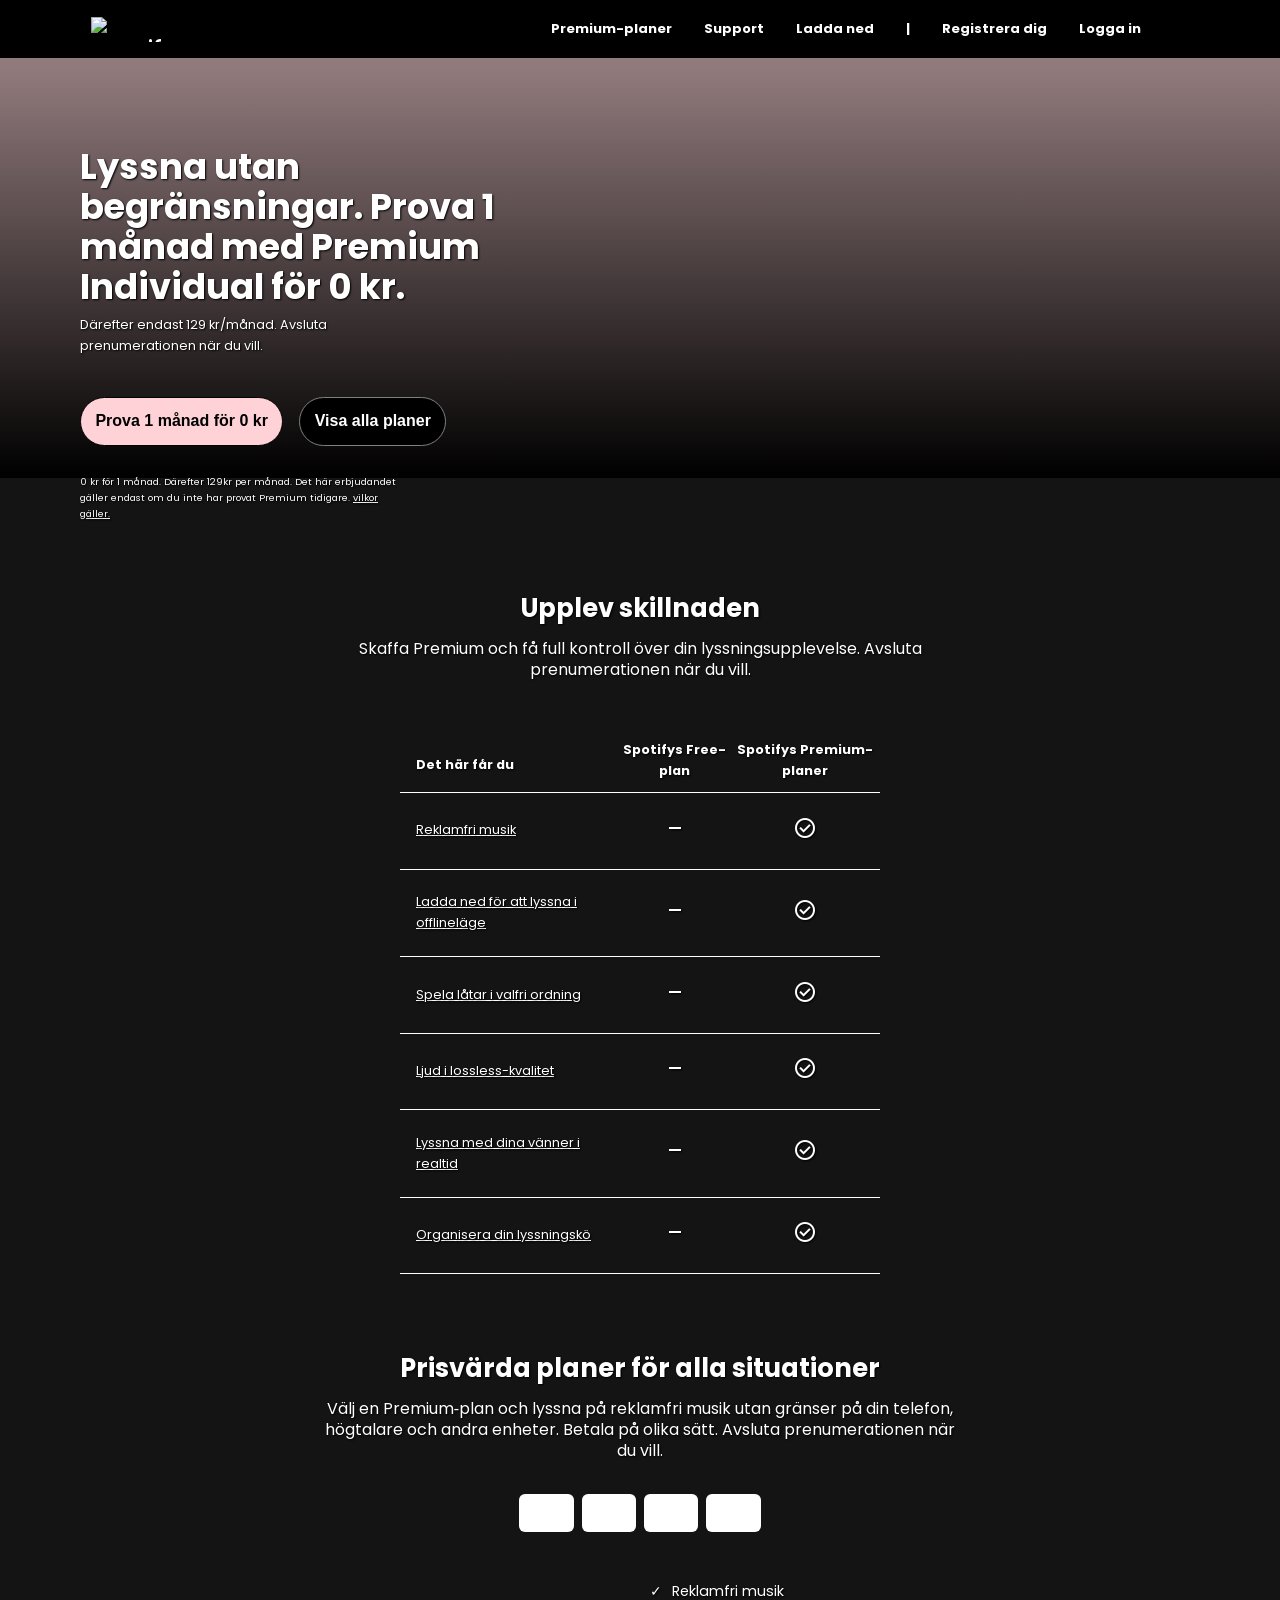
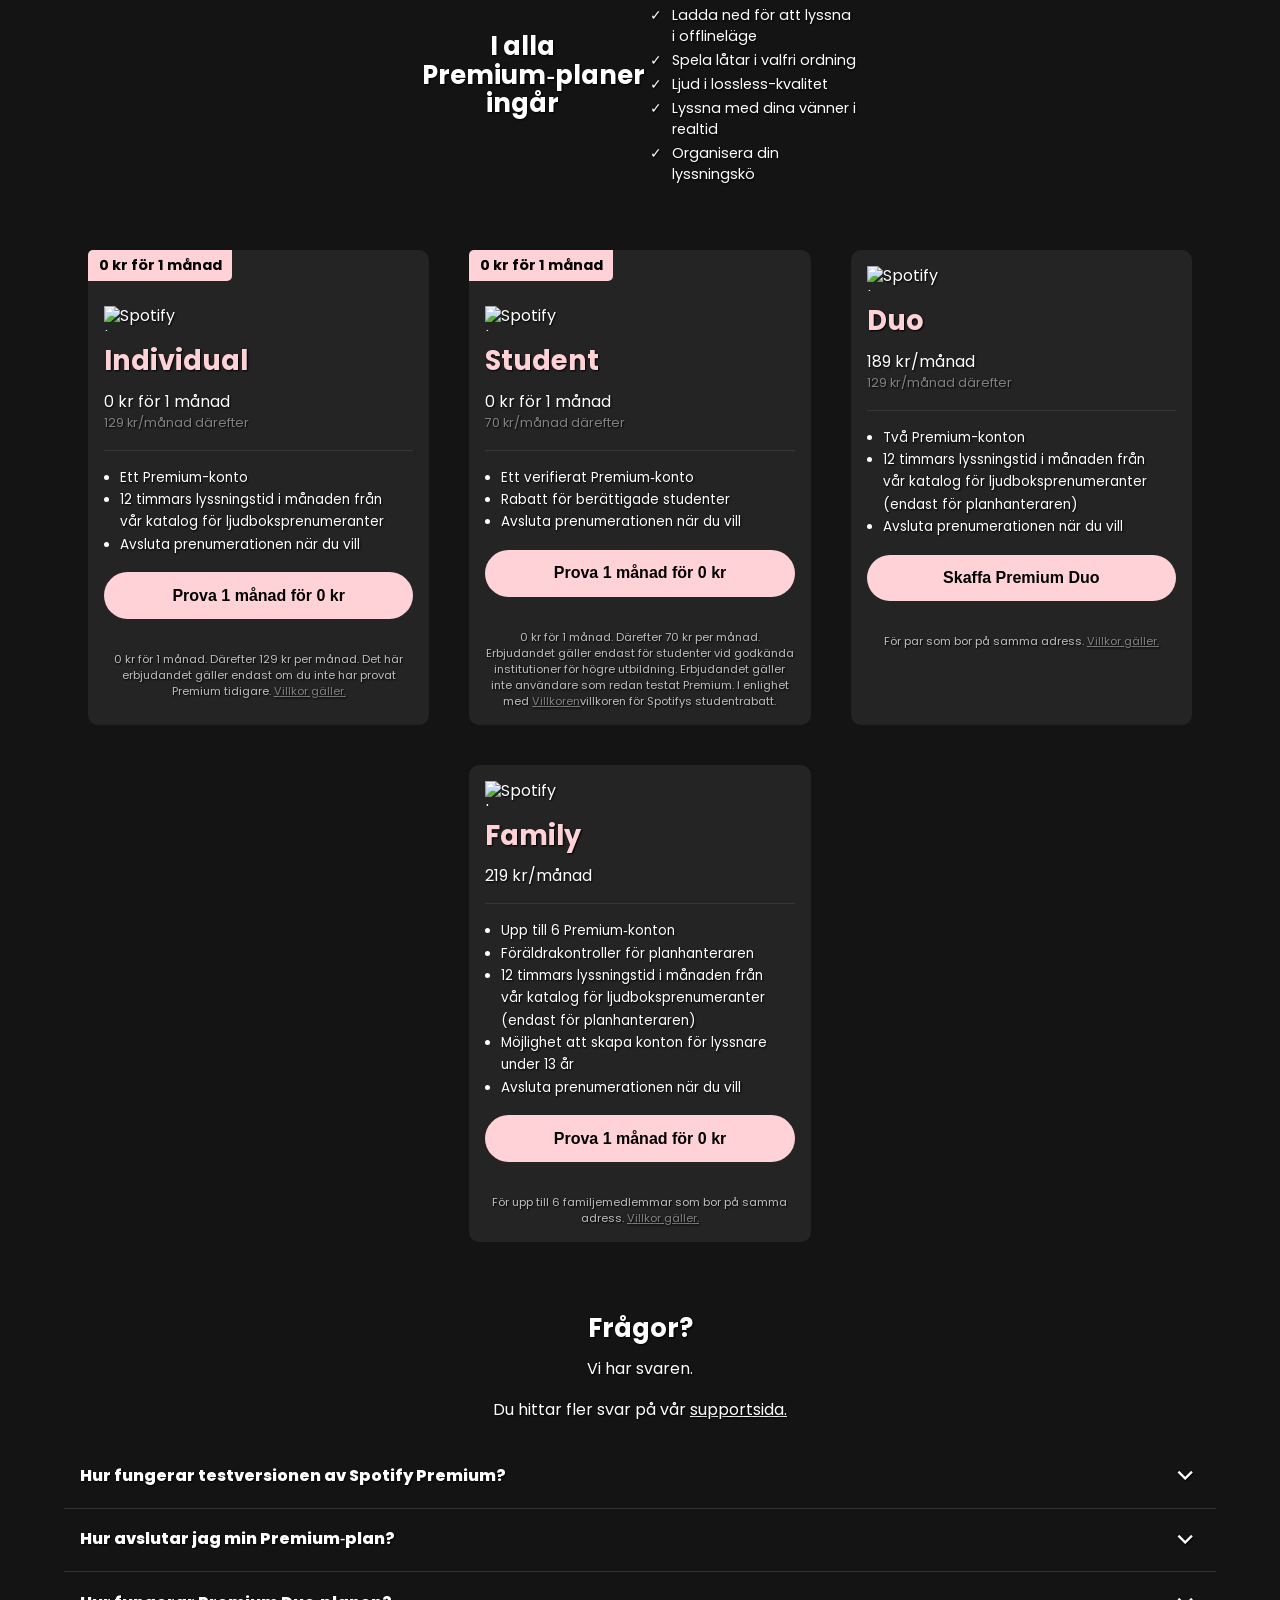
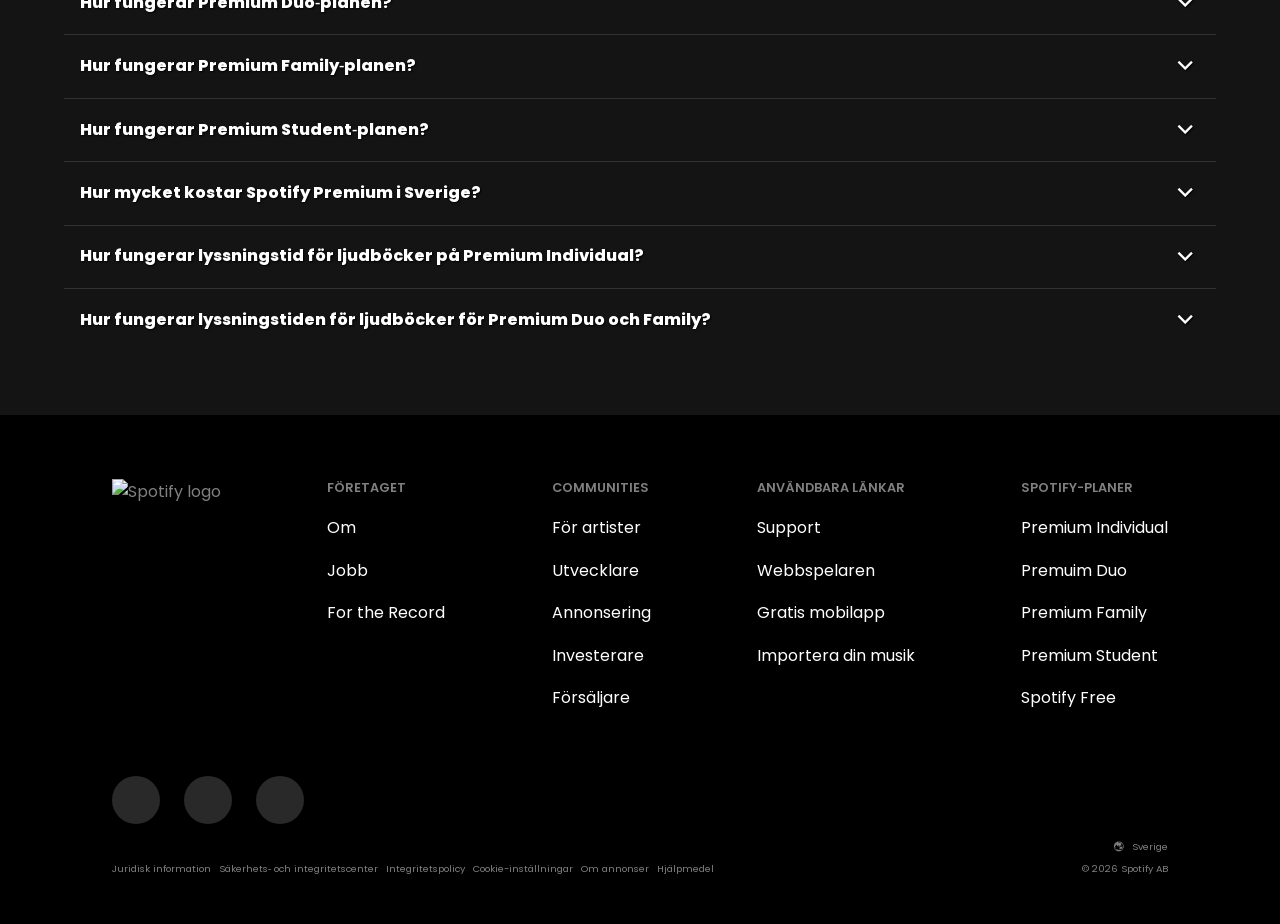
==== commit 1f7393ec: "hehe" ====
--- a/index.html
+++ b/index.html
@@ -1,398 +1,406 @@
 <!doctype html>
 <html lang="se">
-  <head>
-    <meta charset="UTF-8" />
-    <meta name="viewport" content="width=device-width, initial-scale=1.0" />
-    <link rel="stylesheet" href="style.css" />
-    <link
-      rel="stylesheet"
-      href="https://fonts.googleapis.com/css2?family=Material+Symbols+Outlined:opsz,wght,FILL,GRAD@24,400,1,0"
-    />
-    <title>Spotify</title>
-  </head>
-  <body>
+
+<head>
+  <meta charset="UTF-8" />
+  <meta name="viewport" content="width=device-width, initial-scale=1.0" />
+  <link rel="stylesheet" href="style.css" />
+  <link rel="stylesheet" href="medium.css" />
+  <link rel="stylesheet"
+    href="https://fonts.googleapis.com/css2?family=Material+Symbols+Outlined:opsz,wght,FILL,GRAD@24,400,1,0" />
+  <title>Spotify</title>
+</head>
+
+<body>
+  <div class="container">
     <header>
-      <img
-        class="logo"
-        src="https://storage.googleapis.com/pr-newsroom-wp/1/2023/05/Spotify_Full_Logo_RGB_White.png"
-        alt="Spotify logo"
-      />
+      <img class="logo" src="https://storage.googleapis.com/pr-newsroom-wp/1/2023/05/Spotify_Full_Logo_RGB_White.png"
+        alt="Spotify logo" />
       <img class="hamburger" src="hamburger.svg" alt="menu" />
+
+      <nav>
+        <ul class="navlist">
+          <li><a>Premium-planer</a></li>
+          <li><a>Support</a></li>
+          <li><a>Ladda ned</a></li>
+          <li><a> |</a></li>
+          <li><a>Registrera dig</a></li>
+          <li><a href="login.html">Logga in</a></li>
+        </ul>
+      </nav>
     </header>
-    <main>
-      <div class="container">
-        <section class="hero">
-          <h1>
-            Lyssna utan begränsningar. Prova 1 månad med Premium Individual för
-            0 kr.
-          </h1>
-          <p>
-            Därefter endast 129 kr/månad. Avsluta prenumerationen när du vill.
+  </div>
+  <main>
+    <div class="container">
+      <section class="hero">
+        <h1>
+          Lyssna utan begränsningar. Prova 1 månad med Premium Individual för
+          0 kr.
+        </h1>
+        <p>
+          Därefter endast 129 kr/månad. Avsluta prenumerationen när du vill.
+        </p>
+
+        <section class="buttons">
+          <button id="primary-btn">Prova 1 månad för 0 kr</button>
+          <button>Visa alla planer</button>
+        </section>
+        <p class="small-text">
+          0 kr för 1 månad. Därefter 129kr per månad. Det här erbjudandet
+          gäller endast om du inte har provat Premium tidigare.
+          <a href="#">vilkor gäller.</a>
+        </p>
+      </section>
+    </div>
+    <section class="second-section">
+      <h2>Upplev skillnaden</h2>
+      <p>
+        Skaffa Premium och få full kontroll över din lyssningsupplevelse.
+        Avsluta prenumerationen när du vill.
+      </p>
+      <table>
+        <thead>
+          <tr>
+            <th class="first-table-title">Det här får du</th>
+            <th>Spotifys Free-plan</th>
+            <th>Spotifys Premium-planer</th>
+          </tr>
+        </thead>
+        <tbody>
+          <tr>
+            <td>Reklamfri musik</td>
+            <td class="text-center">
+              <span class="material-symbols-outlined">
+                check_indeterminate_small
+              </span>
+            </td>
+            <td class="text-center">
+              <span class="material-symbols-outlined"> check_circle </span>
+            </td>
+          </tr>
+          <tr>
+            <td>Ladda ned för att lyssna i offlineläge</td>
+            <td class="text-center">
+              <span class="material-symbols-outlined">
+                check_indeterminate_small
+              </span>
+            </td>
+            <td class="text-center">
+              <span class="material-symbols-outlined"> check_circle </span>
+            </td>
+          </tr>
+          <tr>
+            <td>Spela låtar i valfri ordning</td>
+            <td class="text-center">
+              <span class="material-symbols-outlined">
+                check_indeterminate_small
+              </span>
+            </td>
+            <td class="text-center">
+              <span class="material-symbols-outlined"> check_circle </span>
+            </td>
+          </tr>
+          <tr>
+            <td>Ljud i lossless-kvalitet</td>
+            <td class="text-center">
+              <span class="material-symbols-outlined">
+                check_indeterminate_small
+              </span>
+            </td>
+            <td class="text-center">
+              <span class="material-symbols-outlined"> check_circle </span>
+            </td>
+          </tr>
+          <tr>
+            <td>Lyssna med dina vänner i realtid</td>
+            <td class="text-center">
+              <span class="material-symbols-outlined">
+                check_indeterminate_small
+              </span>
+            </td>
+            <td class="text-center">
+              <span class="material-symbols-outlined"> check_circle </span>
+            </td>
+          </tr>
+          <tr>
+            <td>Organisera din lyssningskö</td>
+            <td class="text-center">
+              <span class="material-symbols-outlined">
+                check_indeterminate_small
+              </span>
+            </td>
+            <td class="text-center">
+              <span class="material-symbols-outlined"> check_circle </span>
+            </td>
+          </tr>
+        </tbody>
+      </table>
+      <h2>Prisvärda planer för alla situationer</h2>
+      <p>
+        Välj en Premium‑plan och lyssna på reklamfri musik utan gränser på din
+        telefon, högtalare och andra enheter. Betala på olika sätt. Avsluta
+        prenumerationen när du vill.
+      </p>
+      <section class="payment-card-container">
+        <div class="card-symbols"></div>
+        <div class="card-symbols"></div>
+        <div class="card-symbols"></div>
+        <div class="card-symbols"></div>
+      </section>
+
+      <section class="checklist-container">
+        <h2>I alla Premium‑planer ingår</h2>
+        <ul class="text-left">
+          <li>Reklamfri musik</li>
+          <li>Ladda ned för att lyssna i offlineläge</li>
+          <li>Spela låtar i valfri ordning</li>
+          <li>Ljud i lossless-kvalitet</li>
+          <li>Lyssna med dina vänner i realtid</li>
+          <li>Organisera din lyssningskö</li>
+        </ul>
+      </section>
+    </section>
+    <section class="premium-card-container">
+      <article>
+        <div class="corner">
+          <p>0 kr för 1 månad</p>
+        </div>
+        <section class="premium-card-top">
+          <img class="logo"
+            src="https://storage.googleapis.com/pr-newsroom-wp/1/2023/05/Spotify_Full_Logo_RGB_White.png"
+            alt="Spotify logo" />
+          <h2 class="font-pink">Individual</h2>
+          <p>0 kr för 1 månad</p>
+          <p class="small-grey">129 kr/månad därefter</p>
+        </section>
+        <section class="premium-card-bottom">
+          <ul>
+            <li>Ett Premium-konto</li>
+            <li>
+              12 timmars lyssningstid i månaden från vår katalog för
+              ljudboksprenumeranter
+            </li>
+            <li>Avsluta prenumerationen när du vill</li>
+          </ul>
+          <button class="premium-card-button">Prova 1 månad för 0 kr</button>
+          <p class="small-text font-grey text-center">
+            0 kr för 1 månad. Därefter 129 kr per månad. Det här erbjudandet
+            gäller endast om du inte har provat Premium tidigare.
+            <a href="#">Villkor gäller.</a>
           </p>
-
-          <section class="buttons">
-            <button id="primary-btn">Prova 1 månad för 0 kr</button>
-            <button>Visa alla planer</button>
-          </section>
-          <p class="small-text">
-            0 kr för 1 månad. Därefter 129kr per månad. Det här erbjudandet
-            gäller endast om du inte har provat Premium tidigare.
-            <a href="#">vilkor gäller.</a>
+        </section>
+      </article>
+      <article>
+        <div class="corner">
+          <p>0 kr för 1 månad</p>
+        </div>
+        <section class="premium-card-top">
+          <img class="logo"
+            src="https://storage.googleapis.com/pr-newsroom-wp/1/2023/05/Spotify_Full_Logo_RGB_White.png"
+            alt="Spotify logo" />
+          <h2 class="font-pink">Student</h2>
+          <p>0 kr för 1 månad</p>
+          <p class="small-grey">70 kr/månad därefter</p>
+        </section>
+        <section class="premium-card-bottom">
+          <ul>
+            <li>Ett verifierat Premium‑konto</li>
+            <li>Rabatt för berättigade studenter</li>
+            <li>Avsluta prenumerationen när du vill</li>
+          </ul>
+          <button class="premium-card-button">Prova 1 månad för 0 kr</button>
+          <p class="small-text font-grey text-center">
+            0 kr för 1 månad. Därefter 70 kr per månad. Erbjudandet gäller
+            endast för studenter vid godkända institutioner för högre
+            utbildning. Erbjudandet gäller inte användare som redan testat
+            Premium. I enlighet med <a href="#">Villkoren</a>villkoren för
+            Spotifys studentrabatt.
           </p>
         </section>
-      </div>
-      <section class="second-section">
-        <h2>Upplev skillnaden</h2>
-        <p>
-          Skaffa Premium och få full kontroll över din lyssningsupplevelse.
-          Avsluta prenumerationen när du vill.
-        </p>
-        <table>
-          <thead>
-            <tr>
-              <th class="first-table-title">Det här får du</th>
-              <th>Spotifys Free-plan</th>
-              <th>Spotifys Premium-planer</th>
-            </tr>
-          </thead>
-          <tbody>
-            <tr>
-              <td>Reklamfri musik</td>
-              <td class="text-center">
-                <span class="material-symbols-outlined">
-                  check_indeterminate_small
-                </span>
-              </td>
-              <td class="text-center">
-                <span class="material-symbols-outlined"> check_circle </span>
-              </td>
-            </tr>
-            <tr>
-              <td>Ladda ned för att lyssna i offlineläge</td>
-              <td class="text-center">
-                <span class="material-symbols-outlined">
-                  check_indeterminate_small
-                </span>
-              </td>
-              <td class="text-center">
-                <span class="material-symbols-outlined"> check_circle </span>
-              </td>
-            </tr>
-            <tr>
-              <td>Spela låtar i valfri ordning</td>
-              <td class="text-center">
-                <span class="material-symbols-outlined">
-                  check_indeterminate_small
-                </span>
-              </td>
-              <td class="text-center">
-                <span class="material-symbols-outlined"> check_circle </span>
-              </td>
-            </tr>
-            <tr>
-              <td>Ljud i lossless-kvalitet</td>
-              <td class="text-center">
-                <span class="material-symbols-outlined">
-                  check_indeterminate_small
-                </span>
-              </td>
-              <td class="text-center">
-                <span class="material-symbols-outlined"> check_circle </span>
-              </td>
-            </tr>
-            <tr>
-              <td>Lyssna med dina vänner i realtid</td>
-              <td class="text-center">
-                <span class="material-symbols-outlined">
-                  check_indeterminate_small
-                </span>
-              </td>
-              <td class="text-center">
-                <span class="material-symbols-outlined"> check_circle </span>
-              </td>
-            </tr>
-            <tr>
-              <td>Organisera din lyssningskö</td>
-              <td class="text-center">
-                <span class="material-symbols-outlined">
-                  check_indeterminate_small
-                </span>
-              </td>
-              <td class="text-center">
-                <span class="material-symbols-outlined"> check_circle </span>
-              </td>
-            </tr>
-          </tbody>
-        </table>
-        <h2>Prisvärda planer för alla situationer</h2>
-        <p>
-          Välj en Premium‑plan och lyssna på reklamfri musik utan gränser på din
-          telefon, högtalare och andra enheter. Betala på olika sätt. Avsluta
-          prenumerationen när du vill.
-        </p>
-        <section class="payment-card-container">
-          <div class="card-symbols"></div>
-          <div class="card-symbols"></div>
-          <div class="card-symbols"></div>
-          <div class="card-symbols"></div>
-        </section>
-
-        <section class="checklist-container">
-          <h2>I alla Premium‑planer ingår</h2>
-          <ul class="text-left">
-            <li>Reklamfri musik</li>
-            <li>Ladda ned för att lyssna i offlineläge</li>
-            <li>Spela låtar i valfri ordning</li>
-            <li>Ljud i lossless-kvalitet</li>
-            <li>Lyssna med dina vänner i realtid</li>
-            <li>Organisera din lyssningskö</li>
+      </article>
+      <article>
+        <section class="premium-card-top">
+          <img class="logo margin-fix"
+            src="https://storage.googleapis.com/pr-newsroom-wp/1/2023/05/Spotify_Full_Logo_RGB_White.png"
+            alt="Spotify logo" />
+          <h2 class="font-pink">Duo</h2>
+          <p>189 kr/månad</p>
+          <p class="small-grey">129 kr/månad därefter</p>
+        </section>
+        <section class="premium-card-bottom">
+          <ul>
+            <li>Två Premium-konton</li>
+            <li>
+              12 timmars lyssningstid i månaden från vår katalog för
+              ljudboksprenumeranter (endast för planhanteraren)
+            </li>
+            <li>Avsluta prenumerationen när du vill</li>
           </ul>
-        </section>
-      </section>
-      <section class="premium-card-container">
-        <article>
-          <div class="corner"><p>0 kr för 1 månad</p></div>
-          <section class="premium-card-top">
-            <img
-              class="logo"
-              src="https://storage.googleapis.com/pr-newsroom-wp/1/2023/05/Spotify_Full_Logo_RGB_White.png"
-              alt="Spotify logo"
-            />
-            <h2 class="font-pink">Individual</h2>
-            <p>0 kr för 1 månad</p>
-            <p class="small-grey">129 kr/månad därefter</p>
-          </section>
-          <section class="premium-card-bottom">
-            <ul>
-              <li>Ett Premium-konto</li>
-              <li>
-                12 timmars lyssningstid i månaden från vår katalog för
-                ljudboksprenumeranter
-              </li>
-              <li>Avsluta prenumerationen när du vill</li>
-            </ul>
-            <button class="premium-card-button">Prova 1 månad för 0 kr</button>
-            <p class="small-text font-grey text-center">
-              0 kr för 1 månad. Därefter 129 kr per månad. Det här erbjudandet
-              gäller endast om du inte har provat Premium tidigare.
-              <a href="#">Villkor gäller.</a>
+          <button class="premium-card-button">Skaffa Premium Duo</button>
+          <p class="small-text font-grey text-center">
+            För par som bor på samma adress.
+            <a href="#">Villkor gäller.</a>
+          </p>
+        </section>
+      </article>
+
+      <article>
+        <section class="premium-card-top">
+          <img class="logo margin-fix"
+            src="https://storage.googleapis.com/pr-newsroom-wp/1/2023/05/Spotify_Full_Logo_RGB_White.png"
+            alt="Spotify logo" />
+          <h2 class="font-pink">Family</h2>
+          <p>219 kr/månad</p>
+        </section>
+        <section class="premium-card-bottom">
+          <ul>
+            <li>Upp till 6 Premium‑konton</li>
+            <li>Föräldrakontroller för planhanteraren</li>
+            <li>
+              12 timmars lyssningstid i månaden från vår katalog för
+              ljudboksprenumeranter (endast för planhanteraren)
+            </li>
+            <li>Möjlighet att skapa konton för lyssnare under 13 år</li>
+            <li>Avsluta prenumerationen när du vill</li>
+          </ul>
+          <button class="premium-card-button">Prova 1 månad för 0 kr</button>
+          <p class="small-text font-grey text-center">
+            För upp till 6 familjemedlemmar som bor på samma adress.
+            <a href="#">Villkor gäller.</a>
+          </p>
+        </section>
+      </article>
+    </section>
+    <div class="container">
+      <section class="questions text-center">
+        <h2>Frågor?</h2>
+        <p>Vi har svaren.</p>
+        <br />
+        <p>Du hittar fler svar på vår <a href="#">supportsida.</a></p>
+        <ul>
+          <li>
+            <p>Hur fungerar testversionen av Spotify Premium?</p>
+            <span class="material-symbols-outlined">
+              keyboard_arrow_down
+            </span>
+          </li>
+          <li>
+            <p>Hur avslutar jag min Premium‑plan?</p>
+            <span class="material-symbols-outlined">
+              keyboard_arrow_down
+            </span>
+          </li>
+          <li>
+            <p>Hur fungerar Premium Duo‑planen?</p>
+            <span class="material-symbols-outlined">
+              keyboard_arrow_down
+            </span>
+          </li>
+          <li>
+            <p>Hur fungerar Premium Family‑planen?</p>
+            <span class="material-symbols-outlined">
+              keyboard_arrow_down
+            </span>
+          </li>
+          <li>
+            <p>Hur fungerar Premium Student‑planen?</p>
+            <span class="material-symbols-outlined">
+              keyboard_arrow_down
+            </span>
+          </li>
+          <li>
+            <p>Hur mycket kostar Spotify Premium i Sverige?</p>
+            <span class="material-symbols-outlined">
+              keyboard_arrow_down
+            </span>
+          </li>
+          <li>
+            <p>
+              Hur fungerar lyssningstid för ljudböcker på Premium Individual?
             </p>
-          </section>
-        </article>
-        <article>
-          <div class="corner bg-color-purple"><p>0 kr för 1 månad</p></div>
-          <section class="premium-card-top">
-            <img
-              class="logo"
-              src="https://storage.googleapis.com/pr-newsroom-wp/1/2023/05/Spotify_Full_Logo_RGB_White.png"
-              alt="Spotify logo"
-            />
-            <h2 class="font-pink font-purple">Student</h2>
-            <p>0 kr för 1 månad</p>
-            <p class="small-grey">70 kr/månad därefter</p>
-          </section>
-          <section class="premium-card-bottom">
-            <ul>
-              <li>Ett verifierat Premium‑konto</li>
-              <li>Rabatt för berättigade studenter</li>
-              <li>Avsluta prenumerationen när du vill</li>
-            </ul>
-            <button class="premium-card-button bg-color-purple">
-              Prova 1 månad för 0 kr
-            </button>
-            <p class="small-text font-grey text-center">
-              0 kr för 1 månad. Därefter 70 kr per månad. Erbjudandet gäller
-              endast för studenter vid godkända institutioner för högre
-              utbildning. Erbjudandet gäller inte användare som redan testat
-              Premium. I enlighet med <a href="#">Villkoren</a>villkoren för
-              Spotifys studentrabatt.
+            <span class="material-symbols-outlined">
+              keyboard_arrow_down
+            </span>
+          </li>
+          <li>
+            <p>
+              Hur fungerar lyssningstiden för ljudböcker för Premium Duo och
+              Family?
             </p>
-          </section>
-        </article>
-        <article>
-          <section class="premium-card-top">
-            <img
-              class="logo margin-fix"
-              src="https://storage.googleapis.com/pr-newsroom-wp/1/2023/05/Spotify_Full_Logo_RGB_White.png"
-              alt="Spotify logo"
-            />
-            <h2 class="font-pink font-yellow">Duo</h2>
-            <p>189 kr/månad</p>
-            <p class="small-grey">129 kr/månad därefter</p>
-          </section>
-          <section class="premium-card-bottom">
-            <ul>
-              <li>Två Premium-konton</li>
-              <li>
-                12 timmars lyssningstid i månaden från vår katalog för
-                ljudboksprenumeranter (endast för planhanteraren)
-              </li>
-              <li>Avsluta prenumerationen när du vill</li>
-            </ul>
-            <button class="premium-card-button bg-color-yellow">
-              Skaffa Premium Duo
-            </button>
-            <p class="small-text font-grey text-center">
-              För par som bor på samma adress.
-              <a href="#">Villkor gäller.</a>
-            </p>
-          </section>
-        </article>
-
-        <article>
-          <section class="premium-card-top">
-            <img
-              class="logo margin-fix"
-              src="https://storage.googleapis.com/pr-newsroom-wp/1/2023/05/Spotify_Full_Logo_RGB_White.png"
-              alt="Spotify logo"
-            />
-            <h2 class="font-pink font-blue">Family</h2>
-            <p>219 kr/månad</p>
-          </section>
-          <section class="premium-card-bottom">
-            <ul>
-              <li>Upp till 6 Premium‑konton</li>
-              <li>Föräldrakontroller för planhanteraren</li>
-              <li>
-                12 timmars lyssningstid i månaden från vår katalog för
-                ljudboksprenumeranter (endast för planhanteraren)
-              </li>
-              <li>Möjlighet att skapa konton för lyssnare under 13 år</li>
-              <li>Avsluta prenumerationen när du vill</li>
-            </ul>
-            <button class="premium-card-button bg-color-blue">
-              Prova 1 månad för 0 kr
-            </button>
-            <p class="small-text font-grey text-center">
-              För upp till 6 familjemedlemmar som bor på samma adress.
-              <a href="#">Villkor gäller.</a>
-            </p>
-          </section>
-        </article>
-      </section>
-      <div class="container">
-        <section class="questions text-center">
-          <h2>Frågor?</h2>
-          <p>Vi har svaren.</p>
-          <br />
-          <p>Du hittar fler svar på vår <a href="#">supportsida.</a></p>
-          <ul>
-            <li>
-              <p>Hur fungerar testversionen av Spotify Premium?</p>
-              <span class="material-symbols-outlined">
-                keyboard_arrow_down
-              </span>
-            </li>
-            <li>
-              <p>Hur avslutar jag min Premium‑plan?</p>
-              <span class="material-symbols-outlined">
-                keyboard_arrow_down
-              </span>
-            </li>
-            <li>
-              <p>Hur fungerar Premium Duo‑planen?</p>
-              <span class="material-symbols-outlined">
-                keyboard_arrow_down
-              </span>
-            </li>
-            <li>
-              <p>Hur fungerar Premium Family‑planen?</p>
-              <span class="material-symbols-outlined">
-                keyboard_arrow_down
-              </span>
-            </li>
-            <li>
-              <p>Hur fungerar Premium Student‑planen?</p>
-              <span class="material-symbols-outlined">
-                keyboard_arrow_down
-              </span>
-            </li>
-            <li>
-              <p>Hur mycket kostar Spotify Premium i Sverige?</p>
-              <span class="material-symbols-outlined">
-                keyboard_arrow_down
-              </span>
-            </li>
-            <li>
-              <p>
-                Hur fungerar lyssningstid för ljudböcker på Premium Individual?
-              </p>
-              <span class="material-symbols-outlined">
-                keyboard_arrow_down
-              </span>
-            </li>
-            <li>
-              <p>
-                Hur fungerar lyssningstiden för ljudböcker för Premium Duo och
-                Family?
-              </p>
-              <span class="material-symbols-outlined">
-                keyboard_arrow_down
-              </span>
-            </li>
-          </ul>
-        </section>
-      </div>
-    </main>
-    <div class="container">
-      <footer>
-        <section class="footer-top">
-          <ul>
-            <img
-              class="logo"
-              src="https://storage.googleapis.com/pr-newsroom-wp/1/2023/05/Spotify_Full_Logo_RGB_White.png"
-              alt="Spotify logo"
-            />
-          </ul>
-
-          <ul>
-            <li><h3>Företaget</h3></li>
-            <li><a href="#">Om</a></li>
-            <li><a href="#">Jobb</a></li>
-            <li><a href="#">For the Record</a></li>
-          </ul>
-          <ul>
-            <li><h3>Communities</h3></li>
-            <li><a href="#">För artister</a></li>
-            <li><a href="#">Utvecklare</a></li>
-            <li><a href="#">Annonsering</a></li>
-            <li><a href="#">Investerare</a></li>
-            <li><a href="#">Försäljare</a></li>
-          </ul>
-          <ul>
-            <li><h3>Användbara länkar</h3></li>
-            <li><a href="#">Support</a></li>
-            <li><a href="#">Webbspelaren</a></li>
-            <li><a href="#">Gratis mobilapp</a></li>
-            <li><a href="#">Importera din musik</a></li>
-          </ul>
-          <ul>
-            <li><h3>Spotify-planer</h3></li>
-            <li><a href="#">Premium Individual</a></li>
-            <li><a href="#">Premuim Duo</a></li>
-            <li><a href="#">Premium Family</a></li>
-            <li><a href="#">Premium Student</a></li>
-            <li><a href="#">Spotify Free</a></li>
-          </ul>
-        </section>
-        <section class="social-media-icon-container">
-          <div class="social-media-icon"></div>
-          <div class="social-media-icon"></div>
-          <div class="social-media-icon"></div>
-        </section>
-        <section class="country"><span>🌏︎</span><span>Sverige</span></section>
-        <section class="footer-bottom">
-          <section class="links">
-            <a href="#">Juridisk information</a>
-            <a href="#">Säkerhets‑ och integritetscenter</a>
-            <a href="#">Integritetspolicy</a>
-            <a href="#">Cookie-inställningar</a>
-            <a href="#">Om annonser</a>
-            <a href="#">Hjälpmedel</a>
-          </section>
-          <div>© 2026 Spotify AB</div>
-        </section>
-      </footer>
+            <span class="material-symbols-outlined">
+              keyboard_arrow_down
+            </span>
+          </li>
+        </ul>
+      </section>
     </div>
-  </body>
-</html>
+  </main>
+  <div class="container">
+    <footer>
+      <section class="footer-top">
+        <ul>
+          <img class="logo"
+            src="https://storage.googleapis.com/pr-newsroom-wp/1/2023/05/Spotify_Full_Logo_RGB_White.png"
+            alt="Spotify logo" />
+        </ul>
+
+        <ul>
+          <li>
+            <h3>Företaget</h3>
+          </li>
+          <li><a href="#">Om</a></li>
+          <li><a href="#">Jobb</a></li>
+          <li><a href="#">For the Record</a></li>
+        </ul>
+        <ul>
+          <li>
+            <h3>Communities</h3>
+          </li>
+          <li><a href="#">För artister</a></li>
+          <li><a href="#">Utvecklare</a></li>
+          <li><a href="#">Annonsering</a></li>
+          <li><a href="#">Investerare</a></li>
+          <li><a href="#">Försäljare</a></li>
+        </ul>
+        <ul>
+          <li>
+            <h3>Användbara länkar</h3>
+          </li>
+          <li><a href="#">Support</a></li>
+          <li><a href="#">Webbspelaren</a></li>
+          <li><a href="#">Gratis mobilapp</a></li>
+          <li><a href="#">Importera din musik</a></li>
+        </ul>
+        <ul>
+          <li>
+            <h3>Spotify-planer</h3>
+          </li>
+          <li><a href="#">Premium Individual</a></li>
+          <li><a href="#">Premuim Duo</a></li>
+          <li><a href="#">Premium Family</a></li>
+          <li><a href="#">Premium Student</a></li>
+          <li><a href="#">Spotify Free</a></li>
+        </ul>
+      </section>
+      <section class="social-media-icon-container">
+        <div class="social-media-icon"></div>
+        <div class="social-media-icon"></div>
+        <div class="social-media-icon"></div>
+      </section>
+      <section class="country"><span>🌏︎</span><span>Sverige</span></section>
+      <section class="footer-bottom">
+        <section class="links">
+          <a href="#">Juridisk information</a>
+          <a href="#">Säkerhets‑ och integritetscenter</a>
+          <a href="#">Integritetspolicy</a>
+          <a href="#">Cookie-inställningar</a>
+          <a href="#">Om annonser</a>
+          <a href="#">Hjälpmedel</a>
+        </section>
+        <div>© 2026 Spotify AB</div>
+      </section>
+    </footer>
+  </div>
+</body>
+
+</html>
--- a/medium.css
+++ b/medium.css
@@ -0,0 +1,24 @@
+@import url('https://fonts.googleapis.com/css2?family=Poppins:ital,wght@0,100;0,200;0,300;0,400;0,500;0,600;0,700;0,800;0,900;1,100;1,200;1,300;1,400;1,500;1,600;1,700;1,800;1,900&display=swap');
+
+.navlist {
+    display: flex;
+    list-style: none;
+    gap: 2rem;
+    font-size: small;
+    font-family: "poppins";
+    font-weight: bolder;
+    padding: 0.5rem;
+    padding-right: 3rem;
+}
+
+.navlist a {
+    color: white;
+    text-decoration: none;
+}
+
+@media (max-width: 992px) {
+    nav {
+        display: none;
+
+    }
+}
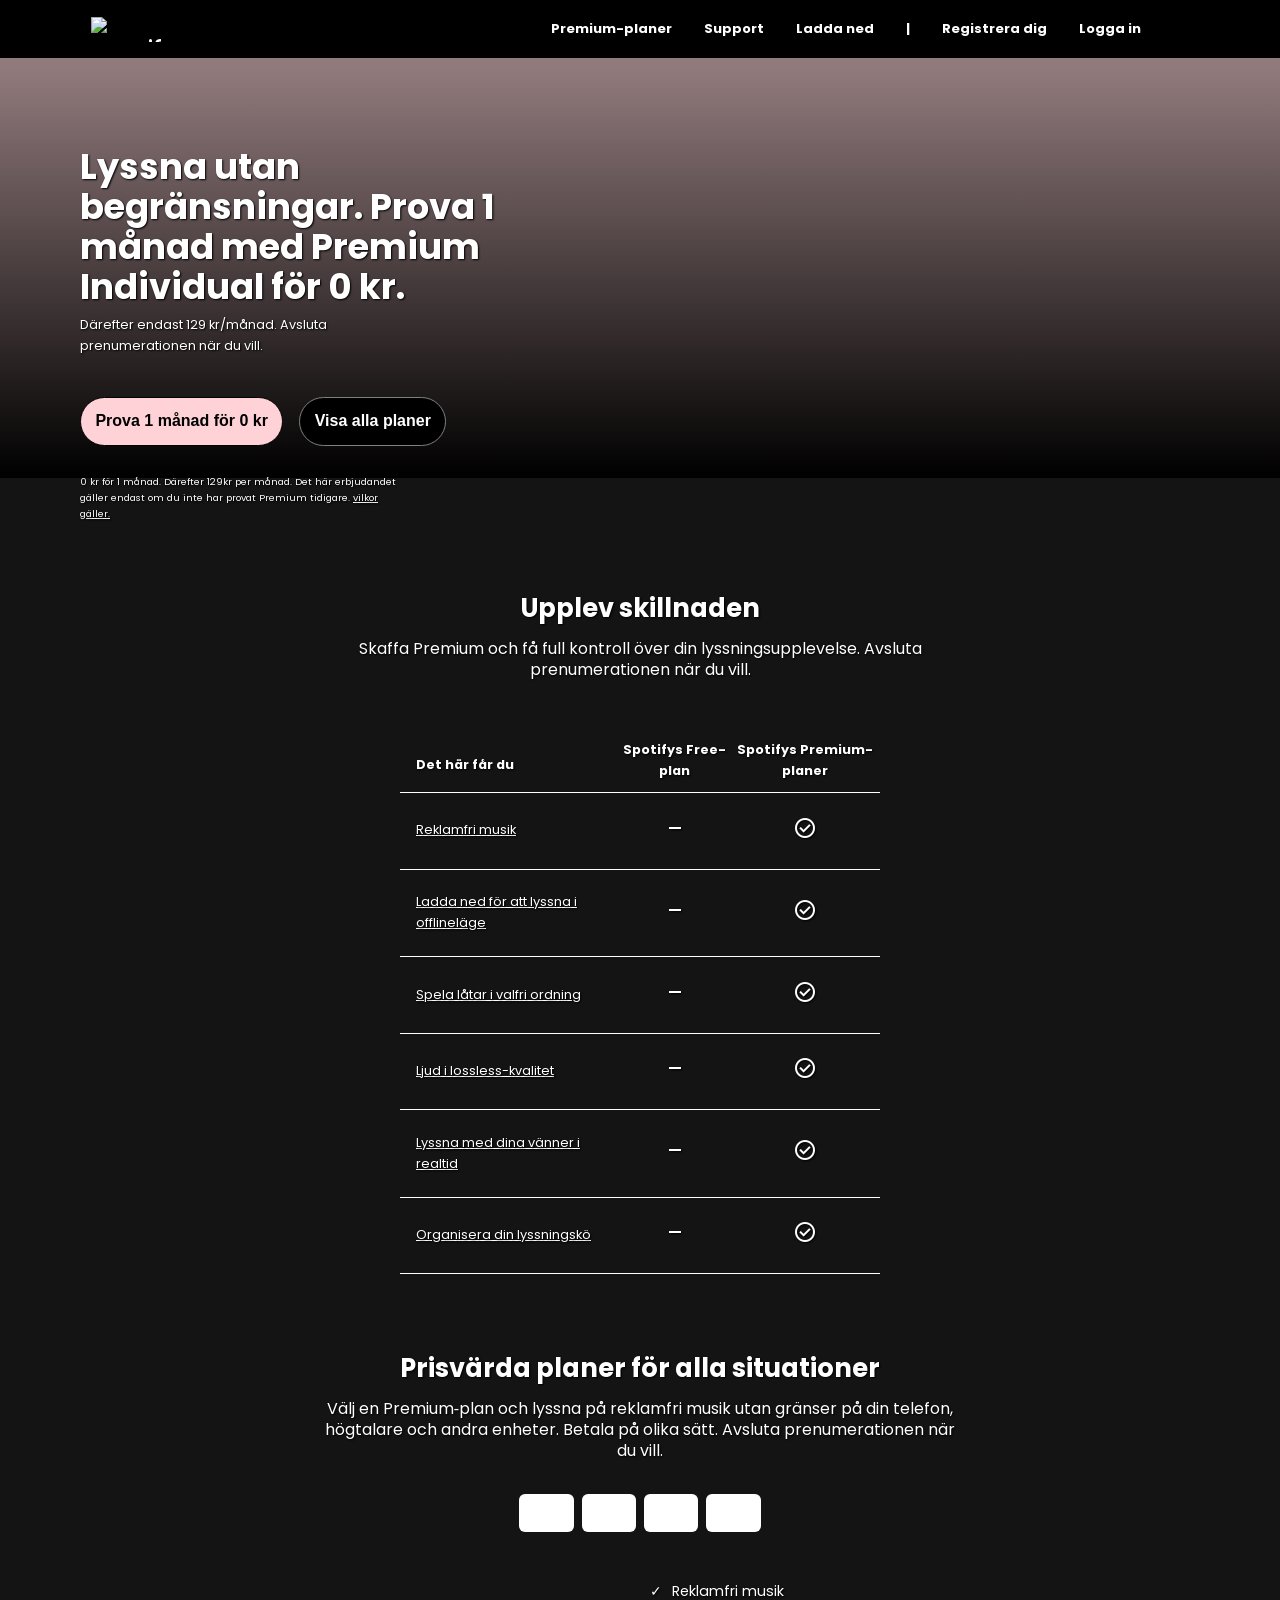
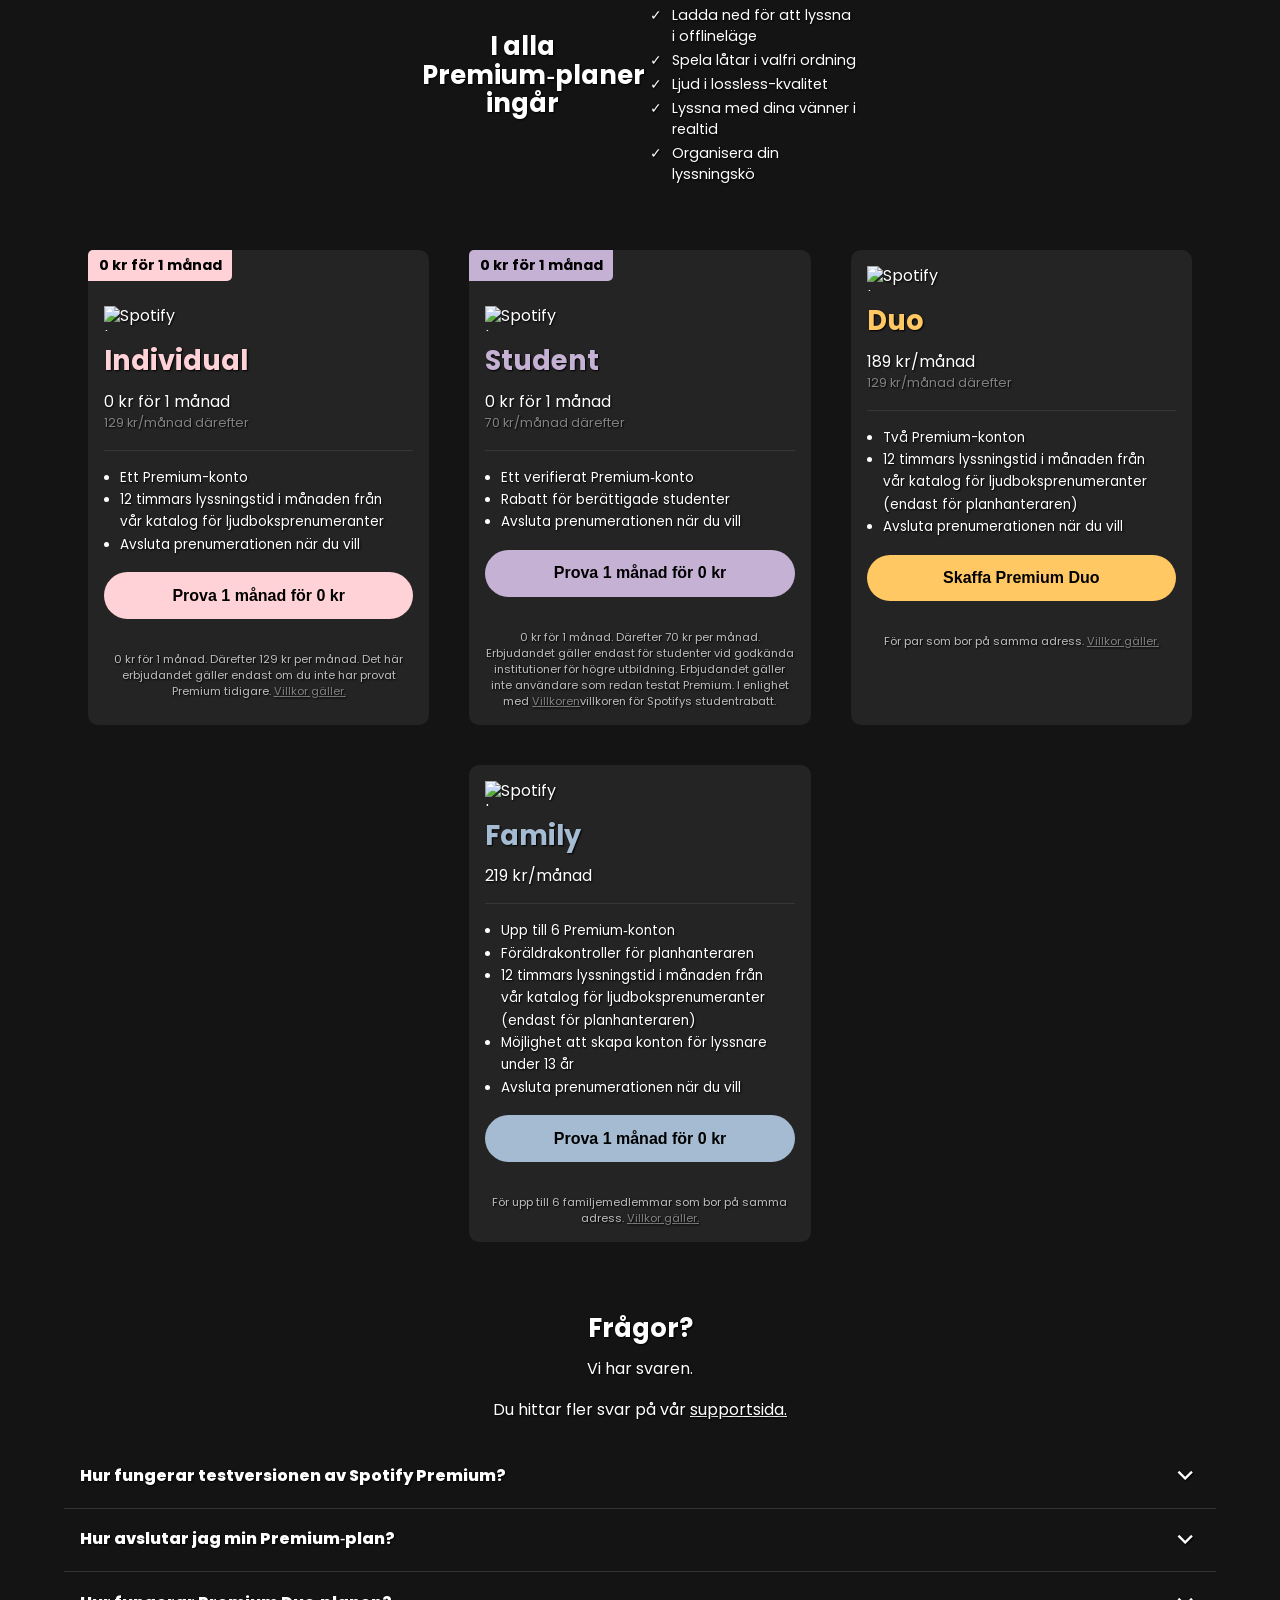
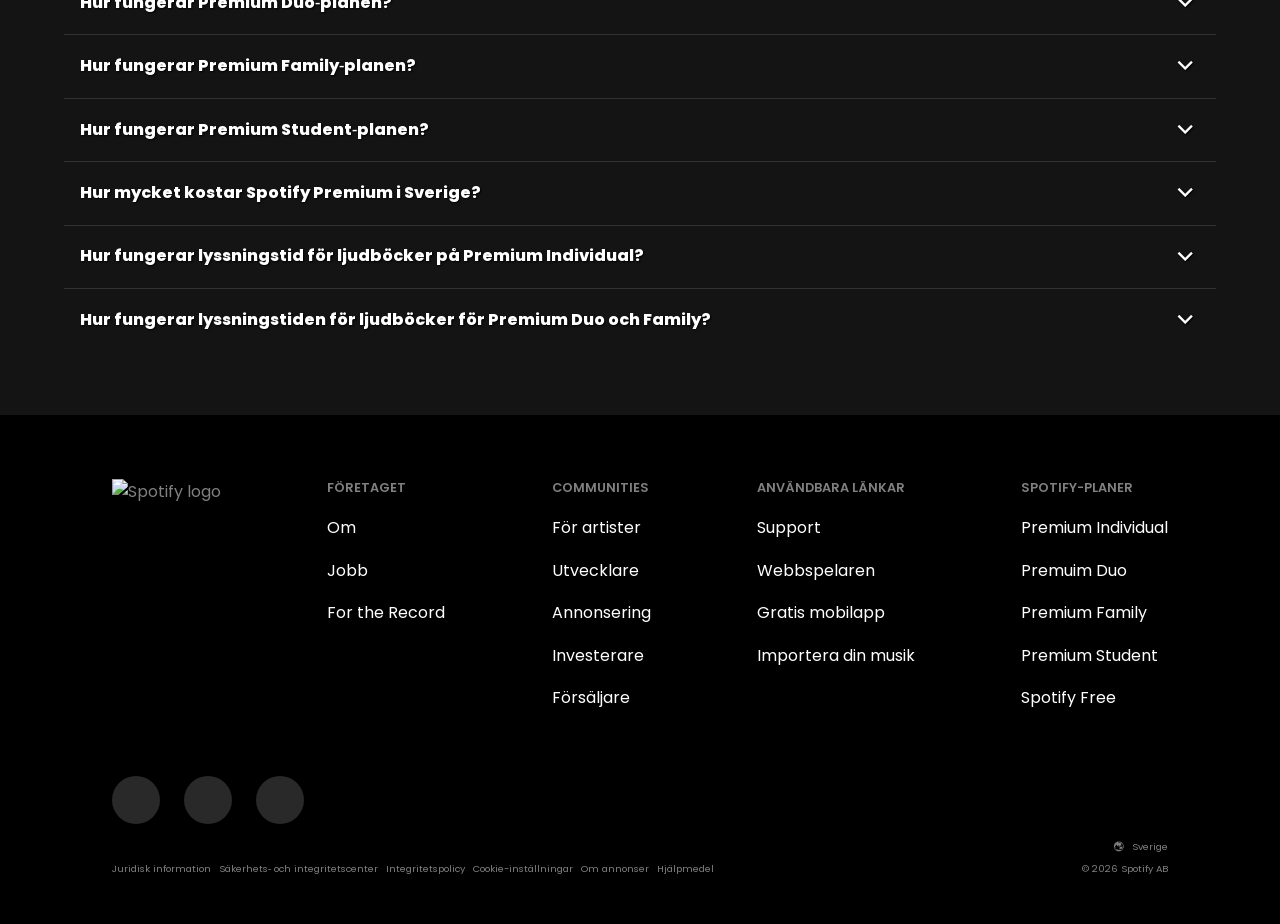
==== commit ef096030: "colors on premium cards" ====
--- a/index.html
+++ b/index.html
@@ -1,406 +1,425 @@
 <!doctype html>
 <html lang="se">
-
-<head>
-  <meta charset="UTF-8" />
-  <meta name="viewport" content="width=device-width, initial-scale=1.0" />
-  <link rel="stylesheet" href="style.css" />
-  <link rel="stylesheet" href="medium.css" />
-  <link rel="stylesheet"
-    href="https://fonts.googleapis.com/css2?family=Material+Symbols+Outlined:opsz,wght,FILL,GRAD@24,400,1,0" />
-  <title>Spotify</title>
-</head>
-
-<body>
-  <div class="container">
-    <header>
-      <img class="logo" src="https://storage.googleapis.com/pr-newsroom-wp/1/2023/05/Spotify_Full_Logo_RGB_White.png"
-        alt="Spotify logo" />
-      <img class="hamburger" src="hamburger.svg" alt="menu" />
-
-      <nav>
-        <ul class="navlist">
-          <li><a>Premium-planer</a></li>
-          <li><a>Support</a></li>
-          <li><a>Ladda ned</a></li>
-          <li><a> |</a></li>
-          <li><a>Registrera dig</a></li>
-          <li><a href="login.html">Logga in</a></li>
-        </ul>
-      </nav>
-    </header>
-  </div>
-  <main>
+  <head>
+    <meta charset="UTF-8" />
+    <meta name="viewport" content="width=device-width, initial-scale=1.0" />
+    <link rel="stylesheet" href="style.css" />
+    <link rel="stylesheet" href="medium.css" />
+    <link
+      rel="stylesheet"
+      href="https://fonts.googleapis.com/css2?family=Material+Symbols+Outlined:opsz,wght,FILL,GRAD@24,400,1,0"
+    />
+    <title>Spotify</title>
+  </head>
+
+  <body>
     <div class="container">
-      <section class="hero">
-        <h1>
-          Lyssna utan begränsningar. Prova 1 månad med Premium Individual för
-          0 kr.
-        </h1>
+      <header>
+        <img
+          class="logo"
+          src="https://storage.googleapis.com/pr-newsroom-wp/1/2023/05/Spotify_Full_Logo_RGB_White.png"
+          alt="Spotify logo"
+        />
+        <img class="hamburger" src="hamburger.svg" alt="menu" />
+
+        <nav>
+          <ul class="navlist">
+            <li><a>Premium-planer</a></li>
+            <li><a>Support</a></li>
+            <li><a>Ladda ned</a></li>
+            <li><a> |</a></li>
+            <li><a>Registrera dig</a></li>
+            <li><a href="login.html">Logga in</a></li>
+          </ul>
+        </nav>
+      </header>
+    </div>
+    <main>
+      <div class="container">
+        <section class="hero">
+          <h1>
+            Lyssna utan begränsningar. Prova 1 månad med Premium Individual för
+            0 kr.
+          </h1>
+          <p>
+            Därefter endast 129 kr/månad. Avsluta prenumerationen när du vill.
+          </p>
+
+          <section class="buttons">
+            <button id="primary-btn">Prova 1 månad för 0 kr</button>
+            <button>Visa alla planer</button>
+          </section>
+          <p class="small-text">
+            0 kr för 1 månad. Därefter 129kr per månad. Det här erbjudandet
+            gäller endast om du inte har provat Premium tidigare.
+            <a href="#">vilkor gäller.</a>
+          </p>
+        </section>
+      </div>
+      <section class="second-section">
+        <h2>Upplev skillnaden</h2>
         <p>
-          Därefter endast 129 kr/månad. Avsluta prenumerationen när du vill.
+          Skaffa Premium och få full kontroll över din lyssningsupplevelse.
+          Avsluta prenumerationen när du vill.
         </p>
-
-        <section class="buttons">
-          <button id="primary-btn">Prova 1 månad för 0 kr</button>
-          <button>Visa alla planer</button>
-        </section>
-        <p class="small-text">
-          0 kr för 1 månad. Därefter 129kr per månad. Det här erbjudandet
-          gäller endast om du inte har provat Premium tidigare.
-          <a href="#">vilkor gäller.</a>
+        <table>
+          <thead>
+            <tr>
+              <th class="first-table-title">Det här får du</th>
+              <th>Spotifys Free-plan</th>
+              <th>Spotifys Premium-planer</th>
+            </tr>
+          </thead>
+          <tbody>
+            <tr>
+              <td>Reklamfri musik</td>
+              <td class="text-center">
+                <span class="material-symbols-outlined">
+                  check_indeterminate_small
+                </span>
+              </td>
+              <td class="text-center">
+                <span class="material-symbols-outlined"> check_circle </span>
+              </td>
+            </tr>
+            <tr>
+              <td>Ladda ned för att lyssna i offlineläge</td>
+              <td class="text-center">
+                <span class="material-symbols-outlined">
+                  check_indeterminate_small
+                </span>
+              </td>
+              <td class="text-center">
+                <span class="material-symbols-outlined"> check_circle </span>
+              </td>
+            </tr>
+            <tr>
+              <td>Spela låtar i valfri ordning</td>
+              <td class="text-center">
+                <span class="material-symbols-outlined">
+                  check_indeterminate_small
+                </span>
+              </td>
+              <td class="text-center">
+                <span class="material-symbols-outlined"> check_circle </span>
+              </td>
+            </tr>
+            <tr>
+              <td>Ljud i lossless-kvalitet</td>
+              <td class="text-center">
+                <span class="material-symbols-outlined">
+                  check_indeterminate_small
+                </span>
+              </td>
+              <td class="text-center">
+                <span class="material-symbols-outlined"> check_circle </span>
+              </td>
+            </tr>
+            <tr>
+              <td>Lyssna med dina vänner i realtid</td>
+              <td class="text-center">
+                <span class="material-symbols-outlined">
+                  check_indeterminate_small
+                </span>
+              </td>
+              <td class="text-center">
+                <span class="material-symbols-outlined"> check_circle </span>
+              </td>
+            </tr>
+            <tr>
+              <td>Organisera din lyssningskö</td>
+              <td class="text-center">
+                <span class="material-symbols-outlined">
+                  check_indeterminate_small
+                </span>
+              </td>
+              <td class="text-center">
+                <span class="material-symbols-outlined"> check_circle </span>
+              </td>
+            </tr>
+          </tbody>
+        </table>
+        <h2>Prisvärda planer för alla situationer</h2>
+        <p>
+          Välj en Premium‑plan och lyssna på reklamfri musik utan gränser på din
+          telefon, högtalare och andra enheter. Betala på olika sätt. Avsluta
+          prenumerationen när du vill.
         </p>
+        <section class="payment-card-container">
+          <div class="card-symbols"></div>
+          <div class="card-symbols"></div>
+          <div class="card-symbols"></div>
+          <div class="card-symbols"></div>
+        </section>
+
+        <section class="checklist-container">
+          <h2>I alla Premium‑planer ingår</h2>
+          <ul class="text-left">
+            <li>Reklamfri musik</li>
+            <li>Ladda ned för att lyssna i offlineläge</li>
+            <li>Spela låtar i valfri ordning</li>
+            <li>Ljud i lossless-kvalitet</li>
+            <li>Lyssna med dina vänner i realtid</li>
+            <li>Organisera din lyssningskö</li>
+          </ul>
+        </section>
       </section>
+      <section class="premium-card-container">
+        <article>
+          <div class="corner">
+            <p>0 kr för 1 månad</p>
+          </div>
+          <section class="premium-card-top">
+            <img
+              class="logo"
+              src="https://storage.googleapis.com/pr-newsroom-wp/1/2023/05/Spotify_Full_Logo_RGB_White.png"
+              alt="Spotify logo"
+            />
+            <h2 class="font-pink">Individual</h2>
+            <p>0 kr för 1 månad</p>
+            <p class="small-grey">129 kr/månad därefter</p>
+          </section>
+          <section class="premium-card-bottom">
+            <ul>
+              <li>Ett Premium-konto</li>
+              <li>
+                12 timmars lyssningstid i månaden från vår katalog för
+                ljudboksprenumeranter
+              </li>
+              <li>Avsluta prenumerationen när du vill</li>
+            </ul>
+            <button class="premium-card-button">Prova 1 månad för 0 kr</button>
+            <p class="small-text font-grey text-center">
+              0 kr för 1 månad. Därefter 129 kr per månad. Det här erbjudandet
+              gäller endast om du inte har provat Premium tidigare.
+              <a href="#">Villkor gäller.</a>
+            </p>
+          </section>
+        </article>
+        <article>
+          <div class="corner bg-color-purple">
+            <p>0 kr för 1 månad</p>
+          </div>
+          <section class="premium-card-top">
+            <img
+              class="logo"
+              src="https://storage.googleapis.com/pr-newsroom-wp/1/2023/05/Spotify_Full_Logo_RGB_White.png"
+              alt="Spotify logo"
+            />
+            <h2 class="font-pink font-purple">Student</h2>
+            <p>0 kr för 1 månad</p>
+            <p class="small-grey">70 kr/månad därefter</p>
+          </section>
+          <section class="premium-card-bottom">
+            <ul>
+              <li>Ett verifierat Premium‑konto</li>
+              <li>Rabatt för berättigade studenter</li>
+              <li>Avsluta prenumerationen när du vill</li>
+            </ul>
+            <button class="premium-card-button bg-color-purple">
+              Prova 1 månad för 0 kr
+            </button>
+            <p class="small-text font-grey text-center">
+              0 kr för 1 månad. Därefter 70 kr per månad. Erbjudandet gäller
+              endast för studenter vid godkända institutioner för högre
+              utbildning. Erbjudandet gäller inte användare som redan testat
+              Premium. I enlighet med <a href="#">Villkoren</a>villkoren för
+              Spotifys studentrabatt.
+            </p>
+          </section>
+        </article>
+        <article>
+          <section class="premium-card-top">
+            <img
+              class="logo margin-fix"
+              src="https://storage.googleapis.com/pr-newsroom-wp/1/2023/05/Spotify_Full_Logo_RGB_White.png"
+              alt="Spotify logo"
+            />
+            <h2 class="font-pink font-yellow">Duo</h2>
+            <p>189 kr/månad</p>
+            <p class="small-grey">129 kr/månad därefter</p>
+          </section>
+          <section class="premium-card-bottom">
+            <ul>
+              <li>Två Premium-konton</li>
+              <li>
+                12 timmars lyssningstid i månaden från vår katalog för
+                ljudboksprenumeranter (endast för planhanteraren)
+              </li>
+              <li>Avsluta prenumerationen när du vill</li>
+            </ul>
+            <button class="premium-card-button bg-color-yellow">
+              Skaffa Premium Duo
+            </button>
+            <p class="small-text font-grey text-center">
+              För par som bor på samma adress.
+              <a href="#">Villkor gäller.</a>
+            </p>
+          </section>
+        </article>
+
+        <article>
+          <section class="premium-card-top">
+            <img
+              class="logo margin-fix"
+              src="https://storage.googleapis.com/pr-newsroom-wp/1/2023/05/Spotify_Full_Logo_RGB_White.png"
+              alt="Spotify logo"
+            />
+            <h2 class="font-pink font-blue">Family</h2>
+            <p>219 kr/månad</p>
+          </section>
+          <section class="premium-card-bottom">
+            <ul>
+              <li>Upp till 6 Premium‑konton</li>
+              <li>Föräldrakontroller för planhanteraren</li>
+              <li>
+                12 timmars lyssningstid i månaden från vår katalog för
+                ljudboksprenumeranter (endast för planhanteraren)
+              </li>
+              <li>Möjlighet att skapa konton för lyssnare under 13 år</li>
+              <li>Avsluta prenumerationen när du vill</li>
+            </ul>
+            <button class="premium-card-button bg-color-blue">
+              Prova 1 månad för 0 kr
+            </button>
+            <p class="small-text font-grey text-center">
+              För upp till 6 familjemedlemmar som bor på samma adress.
+              <a href="#">Villkor gäller.</a>
+            </p>
+          </section>
+        </article>
+      </section>
+      <div class="container">
+        <section class="questions text-center">
+          <h2>Frågor?</h2>
+          <p>Vi har svaren.</p>
+          <br />
+          <p>Du hittar fler svar på vår <a href="#">supportsida.</a></p>
+          <ul>
+            <li>
+              <p>Hur fungerar testversionen av Spotify Premium?</p>
+              <span class="material-symbols-outlined">
+                keyboard_arrow_down
+              </span>
+            </li>
+            <li>
+              <p>Hur avslutar jag min Premium‑plan?</p>
+              <span class="material-symbols-outlined">
+                keyboard_arrow_down
+              </span>
+            </li>
+            <li>
+              <p>Hur fungerar Premium Duo‑planen?</p>
+              <span class="material-symbols-outlined">
+                keyboard_arrow_down
+              </span>
+            </li>
+            <li>
+              <p>Hur fungerar Premium Family‑planen?</p>
+              <span class="material-symbols-outlined">
+                keyboard_arrow_down
+              </span>
+            </li>
+            <li>
+              <p>Hur fungerar Premium Student‑planen?</p>
+              <span class="material-symbols-outlined">
+                keyboard_arrow_down
+              </span>
+            </li>
+            <li>
+              <p>Hur mycket kostar Spotify Premium i Sverige?</p>
+              <span class="material-symbols-outlined">
+                keyboard_arrow_down
+              </span>
+            </li>
+            <li>
+              <p>
+                Hur fungerar lyssningstid för ljudböcker på Premium Individual?
+              </p>
+              <span class="material-symbols-outlined">
+                keyboard_arrow_down
+              </span>
+            </li>
+            <li>
+              <p>
+                Hur fungerar lyssningstiden för ljudböcker för Premium Duo och
+                Family?
+              </p>
+              <span class="material-symbols-outlined">
+                keyboard_arrow_down
+              </span>
+            </li>
+          </ul>
+        </section>
+      </div>
+    </main>
+    <div class="container">
+      <footer>
+        <section class="footer-top">
+          <ul>
+            <img
+              class="logo"
+              src="https://storage.googleapis.com/pr-newsroom-wp/1/2023/05/Spotify_Full_Logo_RGB_White.png"
+              alt="Spotify logo"
+            />
+          </ul>
+
+          <ul>
+            <li>
+              <h3>Företaget</h3>
+            </li>
+            <li><a href="#">Om</a></li>
+            <li><a href="#">Jobb</a></li>
+            <li><a href="#">For the Record</a></li>
+          </ul>
+          <ul>
+            <li>
+              <h3>Communities</h3>
+            </li>
+            <li><a href="#">För artister</a></li>
+            <li><a href="#">Utvecklare</a></li>
+            <li><a href="#">Annonsering</a></li>
+            <li><a href="#">Investerare</a></li>
+            <li><a href="#">Försäljare</a></li>
+          </ul>
+          <ul>
+            <li>
+              <h3>Användbara länkar</h3>
+            </li>
+            <li><a href="#">Support</a></li>
+            <li><a href="#">Webbspelaren</a></li>
+            <li><a href="#">Gratis mobilapp</a></li>
+            <li><a href="#">Importera din musik</a></li>
+          </ul>
+          <ul>
+            <li>
+              <h3>Spotify-planer</h3>
+            </li>
+            <li><a href="#">Premium Individual</a></li>
+            <li><a href="#">Premuim Duo</a></li>
+            <li><a href="#">Premium Family</a></li>
+            <li><a href="#">Premium Student</a></li>
+            <li><a href="#">Spotify Free</a></li>
+          </ul>
+        </section>
+        <section class="social-media-icon-container">
+          <div class="social-media-icon"></div>
+          <div class="social-media-icon"></div>
+          <div class="social-media-icon"></div>
+        </section>
+        <section class="country"><span>🌏︎</span><span>Sverige</span></section>
+        <section class="footer-bottom">
+          <section class="links">
+            <a href="#">Juridisk information</a>
+            <a href="#">Säkerhets‑ och integritetscenter</a>
+            <a href="#">Integritetspolicy</a>
+            <a href="#">Cookie-inställningar</a>
+            <a href="#">Om annonser</a>
+            <a href="#">Hjälpmedel</a>
+          </section>
+          <div>© 2026 Spotify AB</div>
+        </section>
+      </footer>
     </div>
-    <section class="second-section">
-      <h2>Upplev skillnaden</h2>
-      <p>
-        Skaffa Premium och få full kontroll över din lyssningsupplevelse.
-        Avsluta prenumerationen när du vill.
-      </p>
-      <table>
-        <thead>
-          <tr>
-            <th class="first-table-title">Det här får du</th>
-            <th>Spotifys Free-plan</th>
-            <th>Spotifys Premium-planer</th>
-          </tr>
-        </thead>
-        <tbody>
-          <tr>
-            <td>Reklamfri musik</td>
-            <td class="text-center">
-              <span class="material-symbols-outlined">
-                check_indeterminate_small
-              </span>
-            </td>
-            <td class="text-center">
-              <span class="material-symbols-outlined"> check_circle </span>
-            </td>
-          </tr>
-          <tr>
-            <td>Ladda ned för att lyssna i offlineläge</td>
-            <td class="text-center">
-              <span class="material-symbols-outlined">
-                check_indeterminate_small
-              </span>
-            </td>
-            <td class="text-center">
-              <span class="material-symbols-outlined"> check_circle </span>
-            </td>
-          </tr>
-          <tr>
-            <td>Spela låtar i valfri ordning</td>
-            <td class="text-center">
-              <span class="material-symbols-outlined">
-                check_indeterminate_small
-              </span>
-            </td>
-            <td class="text-center">
-              <span class="material-symbols-outlined"> check_circle </span>
-            </td>
-          </tr>
-          <tr>
-            <td>Ljud i lossless-kvalitet</td>
-            <td class="text-center">
-              <span class="material-symbols-outlined">
-                check_indeterminate_small
-              </span>
-            </td>
-            <td class="text-center">
-              <span class="material-symbols-outlined"> check_circle </span>
-            </td>
-          </tr>
-          <tr>
-            <td>Lyssna med dina vänner i realtid</td>
-            <td class="text-center">
-              <span class="material-symbols-outlined">
-                check_indeterminate_small
-              </span>
-            </td>
-            <td class="text-center">
-              <span class="material-symbols-outlined"> check_circle </span>
-            </td>
-          </tr>
-          <tr>
-            <td>Organisera din lyssningskö</td>
-            <td class="text-center">
-              <span class="material-symbols-outlined">
-                check_indeterminate_small
-              </span>
-            </td>
-            <td class="text-center">
-              <span class="material-symbols-outlined"> check_circle </span>
-            </td>
-          </tr>
-        </tbody>
-      </table>
-      <h2>Prisvärda planer för alla situationer</h2>
-      <p>
-        Välj en Premium‑plan och lyssna på reklamfri musik utan gränser på din
-        telefon, högtalare och andra enheter. Betala på olika sätt. Avsluta
-        prenumerationen när du vill.
-      </p>
-      <section class="payment-card-container">
-        <div class="card-symbols"></div>
-        <div class="card-symbols"></div>
-        <div class="card-symbols"></div>
-        <div class="card-symbols"></div>
-      </section>
-
-      <section class="checklist-container">
-        <h2>I alla Premium‑planer ingår</h2>
-        <ul class="text-left">
-          <li>Reklamfri musik</li>
-          <li>Ladda ned för att lyssna i offlineläge</li>
-          <li>Spela låtar i valfri ordning</li>
-          <li>Ljud i lossless-kvalitet</li>
-          <li>Lyssna med dina vänner i realtid</li>
-          <li>Organisera din lyssningskö</li>
-        </ul>
-      </section>
-    </section>
-    <section class="premium-card-container">
-      <article>
-        <div class="corner">
-          <p>0 kr för 1 månad</p>
-        </div>
-        <section class="premium-card-top">
-          <img class="logo"
-            src="https://storage.googleapis.com/pr-newsroom-wp/1/2023/05/Spotify_Full_Logo_RGB_White.png"
-            alt="Spotify logo" />
-          <h2 class="font-pink">Individual</h2>
-          <p>0 kr för 1 månad</p>
-          <p class="small-grey">129 kr/månad därefter</p>
-        </section>
-        <section class="premium-card-bottom">
-          <ul>
-            <li>Ett Premium-konto</li>
-            <li>
-              12 timmars lyssningstid i månaden från vår katalog för
-              ljudboksprenumeranter
-            </li>
-            <li>Avsluta prenumerationen när du vill</li>
-          </ul>
-          <button class="premium-card-button">Prova 1 månad för 0 kr</button>
-          <p class="small-text font-grey text-center">
-            0 kr för 1 månad. Därefter 129 kr per månad. Det här erbjudandet
-            gäller endast om du inte har provat Premium tidigare.
-            <a href="#">Villkor gäller.</a>
-          </p>
-        </section>
-      </article>
-      <article>
-        <div class="corner">
-          <p>0 kr för 1 månad</p>
-        </div>
-        <section class="premium-card-top">
-          <img class="logo"
-            src="https://storage.googleapis.com/pr-newsroom-wp/1/2023/05/Spotify_Full_Logo_RGB_White.png"
-            alt="Spotify logo" />
-          <h2 class="font-pink">Student</h2>
-          <p>0 kr för 1 månad</p>
-          <p class="small-grey">70 kr/månad därefter</p>
-        </section>
-        <section class="premium-card-bottom">
-          <ul>
-            <li>Ett verifierat Premium‑konto</li>
-            <li>Rabatt för berättigade studenter</li>
-            <li>Avsluta prenumerationen när du vill</li>
-          </ul>
-          <button class="premium-card-button">Prova 1 månad för 0 kr</button>
-          <p class="small-text font-grey text-center">
-            0 kr för 1 månad. Därefter 70 kr per månad. Erbjudandet gäller
-            endast för studenter vid godkända institutioner för högre
-            utbildning. Erbjudandet gäller inte användare som redan testat
-            Premium. I enlighet med <a href="#">Villkoren</a>villkoren för
-            Spotifys studentrabatt.
-          </p>
-        </section>
-      </article>
-      <article>
-        <section class="premium-card-top">
-          <img class="logo margin-fix"
-            src="https://storage.googleapis.com/pr-newsroom-wp/1/2023/05/Spotify_Full_Logo_RGB_White.png"
-            alt="Spotify logo" />
-          <h2 class="font-pink">Duo</h2>
-          <p>189 kr/månad</p>
-          <p class="small-grey">129 kr/månad därefter</p>
-        </section>
-        <section class="premium-card-bottom">
-          <ul>
-            <li>Två Premium-konton</li>
-            <li>
-              12 timmars lyssningstid i månaden från vår katalog för
-              ljudboksprenumeranter (endast för planhanteraren)
-            </li>
-            <li>Avsluta prenumerationen när du vill</li>
-          </ul>
-          <button class="premium-card-button">Skaffa Premium Duo</button>
-          <p class="small-text font-grey text-center">
-            För par som bor på samma adress.
-            <a href="#">Villkor gäller.</a>
-          </p>
-        </section>
-      </article>
-
-      <article>
-        <section class="premium-card-top">
-          <img class="logo margin-fix"
-            src="https://storage.googleapis.com/pr-newsroom-wp/1/2023/05/Spotify_Full_Logo_RGB_White.png"
-            alt="Spotify logo" />
-          <h2 class="font-pink">Family</h2>
-          <p>219 kr/månad</p>
-        </section>
-        <section class="premium-card-bottom">
-          <ul>
-            <li>Upp till 6 Premium‑konton</li>
-            <li>Föräldrakontroller för planhanteraren</li>
-            <li>
-              12 timmars lyssningstid i månaden från vår katalog för
-              ljudboksprenumeranter (endast för planhanteraren)
-            </li>
-            <li>Möjlighet att skapa konton för lyssnare under 13 år</li>
-            <li>Avsluta prenumerationen när du vill</li>
-          </ul>
-          <button class="premium-card-button">Prova 1 månad för 0 kr</button>
-          <p class="small-text font-grey text-center">
-            För upp till 6 familjemedlemmar som bor på samma adress.
-            <a href="#">Villkor gäller.</a>
-          </p>
-        </section>
-      </article>
-    </section>
-    <div class="container">
-      <section class="questions text-center">
-        <h2>Frågor?</h2>
-        <p>Vi har svaren.</p>
-        <br />
-        <p>Du hittar fler svar på vår <a href="#">supportsida.</a></p>
-        <ul>
-          <li>
-            <p>Hur fungerar testversionen av Spotify Premium?</p>
-            <span class="material-symbols-outlined">
-              keyboard_arrow_down
-            </span>
-          </li>
-          <li>
-            <p>Hur avslutar jag min Premium‑plan?</p>
-            <span class="material-symbols-outlined">
-              keyboard_arrow_down
-            </span>
-          </li>
-          <li>
-            <p>Hur fungerar Premium Duo‑planen?</p>
-            <span class="material-symbols-outlined">
-              keyboard_arrow_down
-            </span>
-          </li>
-          <li>
-            <p>Hur fungerar Premium Family‑planen?</p>
-            <span class="material-symbols-outlined">
-              keyboard_arrow_down
-            </span>
-          </li>
-          <li>
-            <p>Hur fungerar Premium Student‑planen?</p>
-            <span class="material-symbols-outlined">
-              keyboard_arrow_down
-            </span>
-          </li>
-          <li>
-            <p>Hur mycket kostar Spotify Premium i Sverige?</p>
-            <span class="material-symbols-outlined">
-              keyboard_arrow_down
-            </span>
-          </li>
-          <li>
-            <p>
-              Hur fungerar lyssningstid för ljudböcker på Premium Individual?
-            </p>
-            <span class="material-symbols-outlined">
-              keyboard_arrow_down
-            </span>
-          </li>
-          <li>
-            <p>
-              Hur fungerar lyssningstiden för ljudböcker för Premium Duo och
-              Family?
-            </p>
-            <span class="material-symbols-outlined">
-              keyboard_arrow_down
-            </span>
-          </li>
-        </ul>
-      </section>
-    </div>
-  </main>
-  <div class="container">
-    <footer>
-      <section class="footer-top">
-        <ul>
-          <img class="logo"
-            src="https://storage.googleapis.com/pr-newsroom-wp/1/2023/05/Spotify_Full_Logo_RGB_White.png"
-            alt="Spotify logo" />
-        </ul>
-
-        <ul>
-          <li>
-            <h3>Företaget</h3>
-          </li>
-          <li><a href="#">Om</a></li>
-          <li><a href="#">Jobb</a></li>
-          <li><a href="#">For the Record</a></li>
-        </ul>
-        <ul>
-          <li>
-            <h3>Communities</h3>
-          </li>
-          <li><a href="#">För artister</a></li>
-          <li><a href="#">Utvecklare</a></li>
-          <li><a href="#">Annonsering</a></li>
-          <li><a href="#">Investerare</a></li>
-          <li><a href="#">Försäljare</a></li>
-        </ul>
-        <ul>
-          <li>
-            <h3>Användbara länkar</h3>
-          </li>
-          <li><a href="#">Support</a></li>
-          <li><a href="#">Webbspelaren</a></li>
-          <li><a href="#">Gratis mobilapp</a></li>
-          <li><a href="#">Importera din musik</a></li>
-        </ul>
-        <ul>
-          <li>
-            <h3>Spotify-planer</h3>
-          </li>
-          <li><a href="#">Premium Individual</a></li>
-          <li><a href="#">Premuim Duo</a></li>
-          <li><a href="#">Premium Family</a></li>
-          <li><a href="#">Premium Student</a></li>
-          <li><a href="#">Spotify Free</a></li>
-        </ul>
-      </section>
-      <section class="social-media-icon-container">
-        <div class="social-media-icon"></div>
-        <div class="social-media-icon"></div>
-        <div class="social-media-icon"></div>
-      </section>
-      <section class="country"><span>🌏︎</span><span>Sverige</span></section>
-      <section class="footer-bottom">
-        <section class="links">
-          <a href="#">Juridisk information</a>
-          <a href="#">Säkerhets‑ och integritetscenter</a>
-          <a href="#">Integritetspolicy</a>
-          <a href="#">Cookie-inställningar</a>
-          <a href="#">Om annonser</a>
-          <a href="#">Hjälpmedel</a>
-        </section>
-        <div>© 2026 Spotify AB</div>
-      </section>
-    </footer>
-  </div>
-</body>
-
-</html>+  </body>
+</html>
